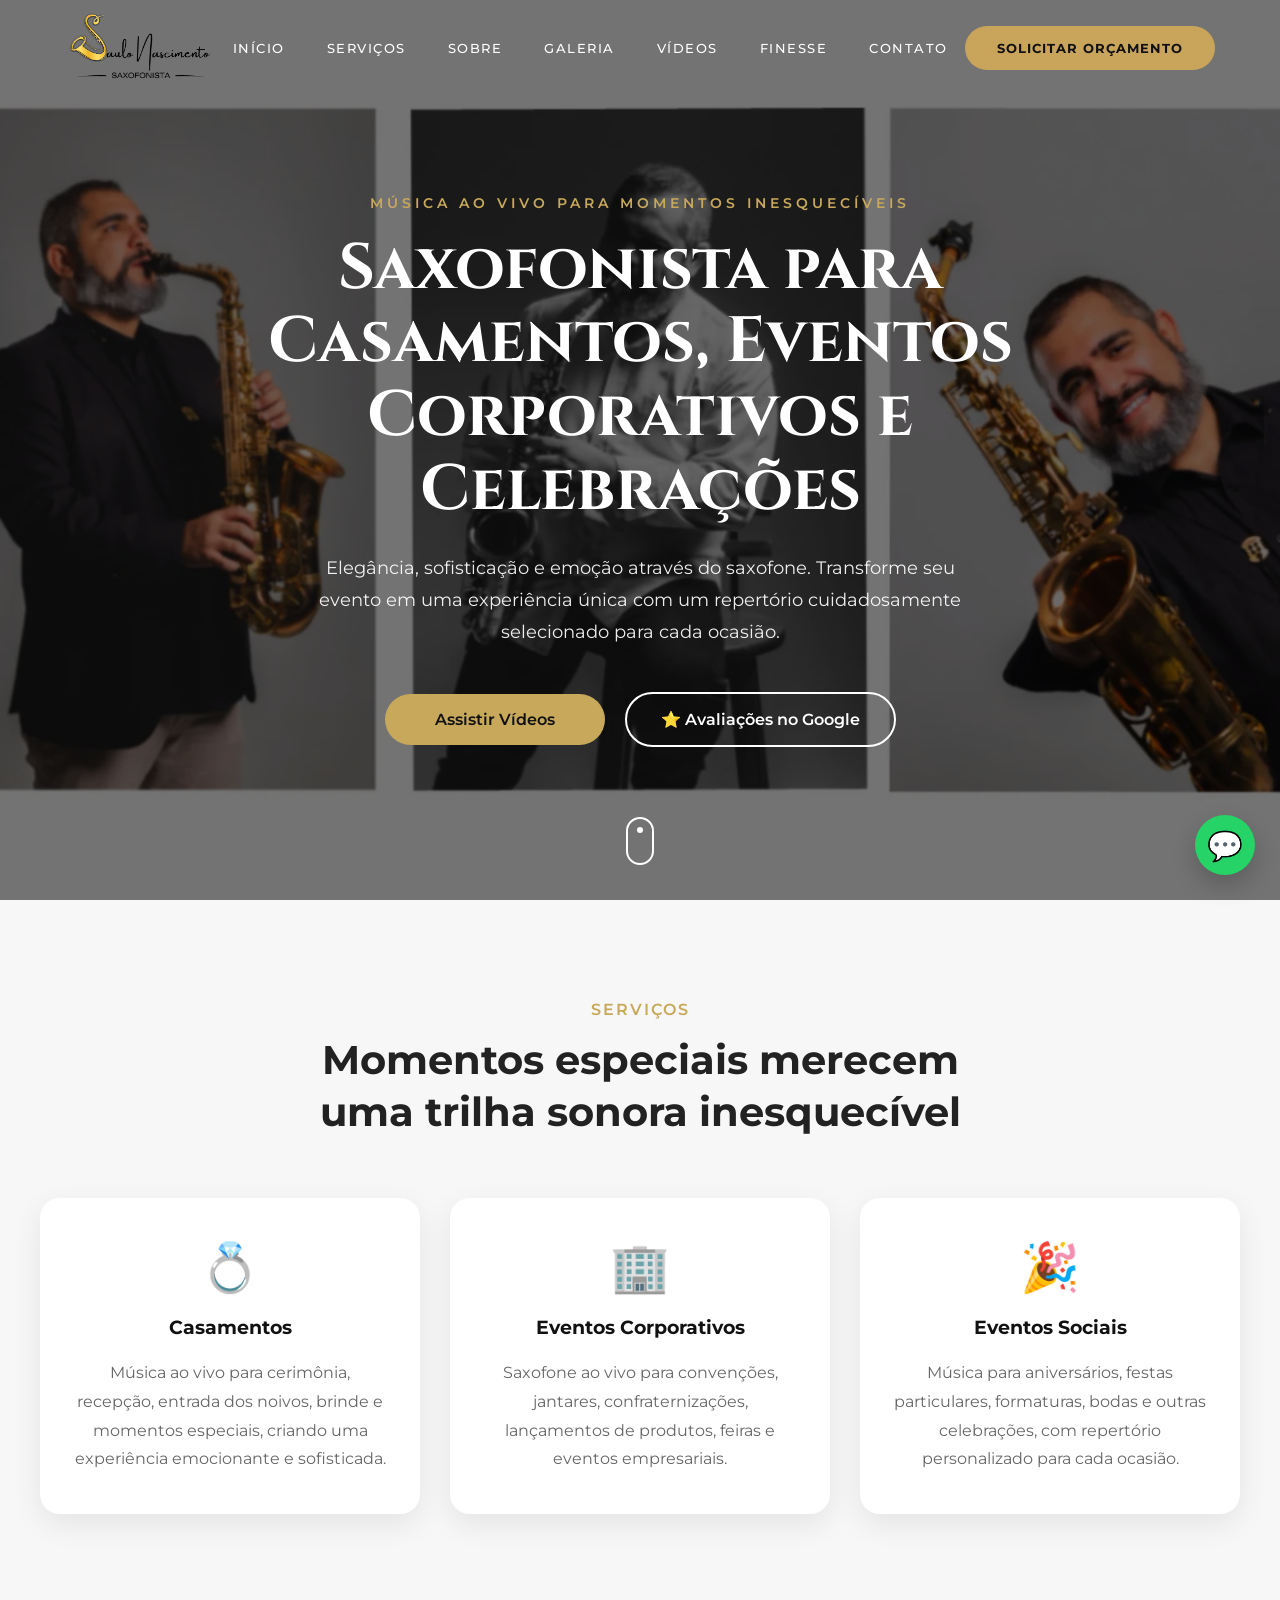
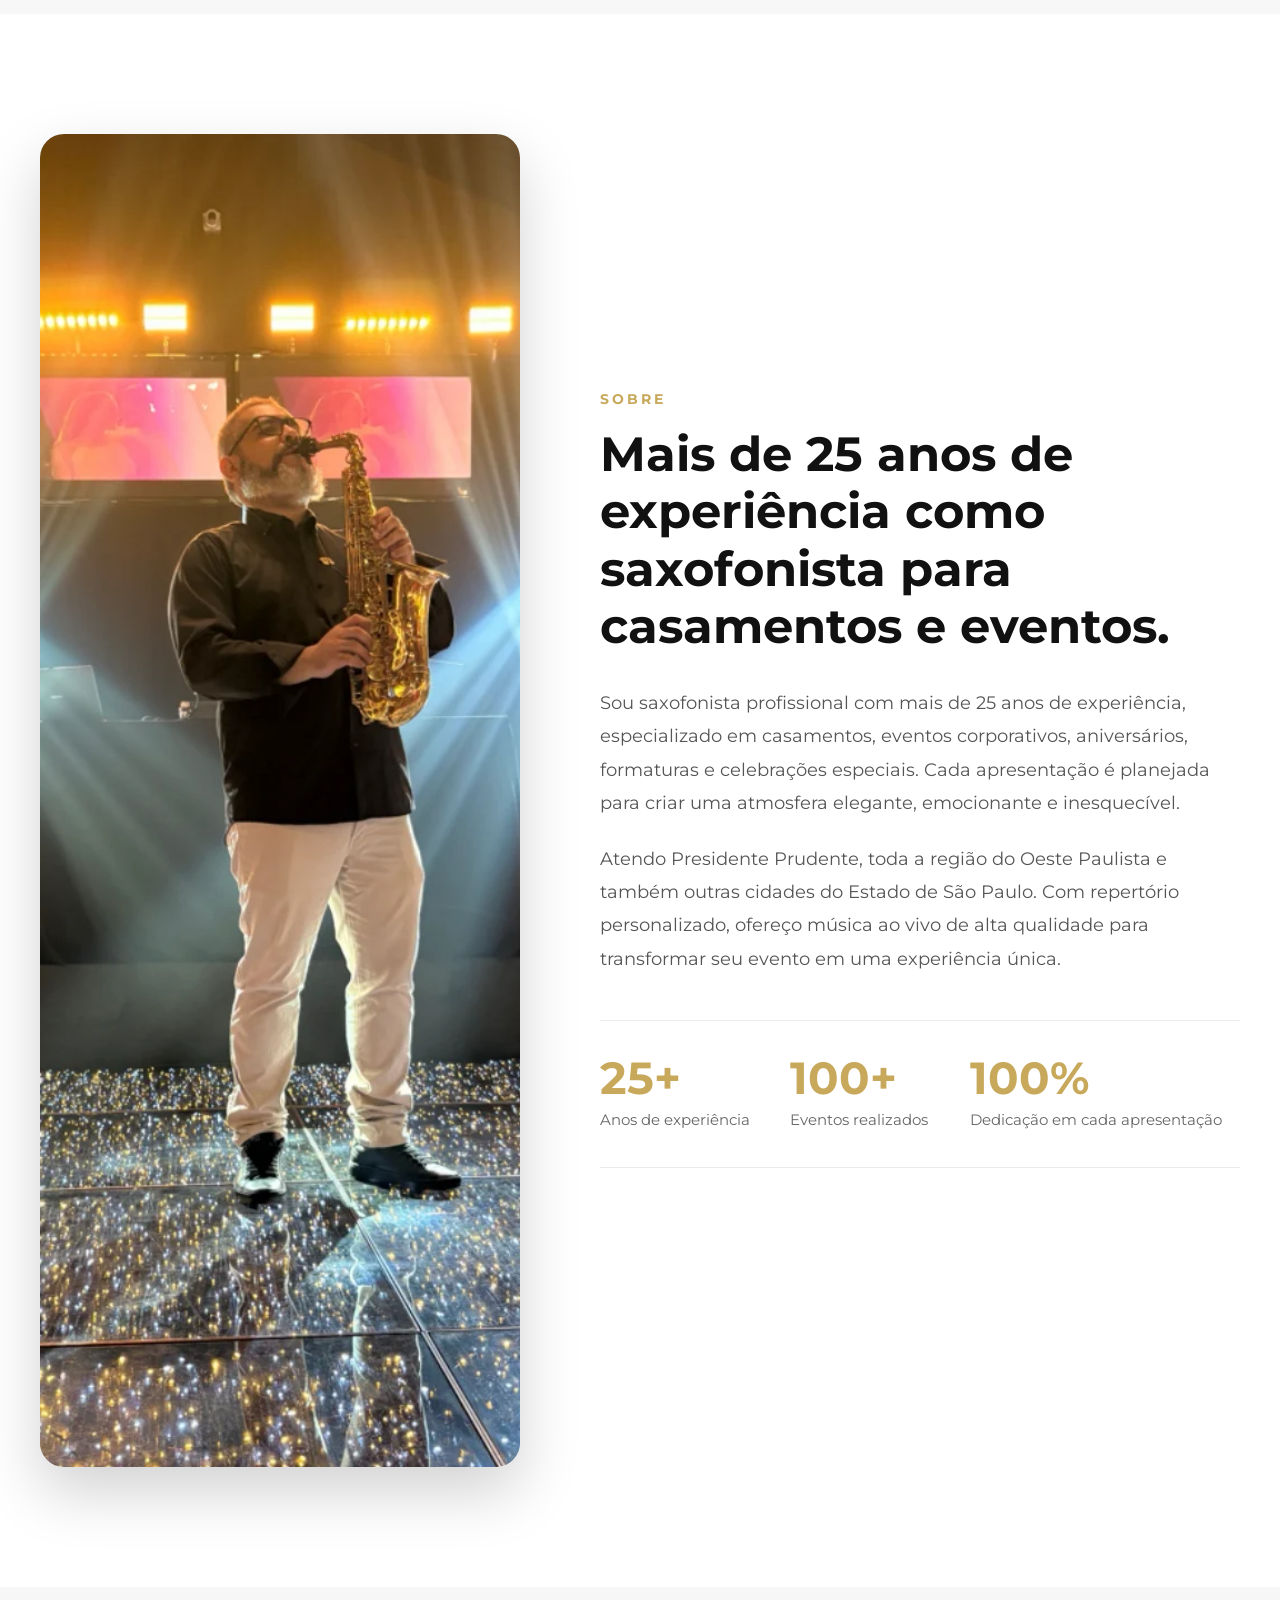
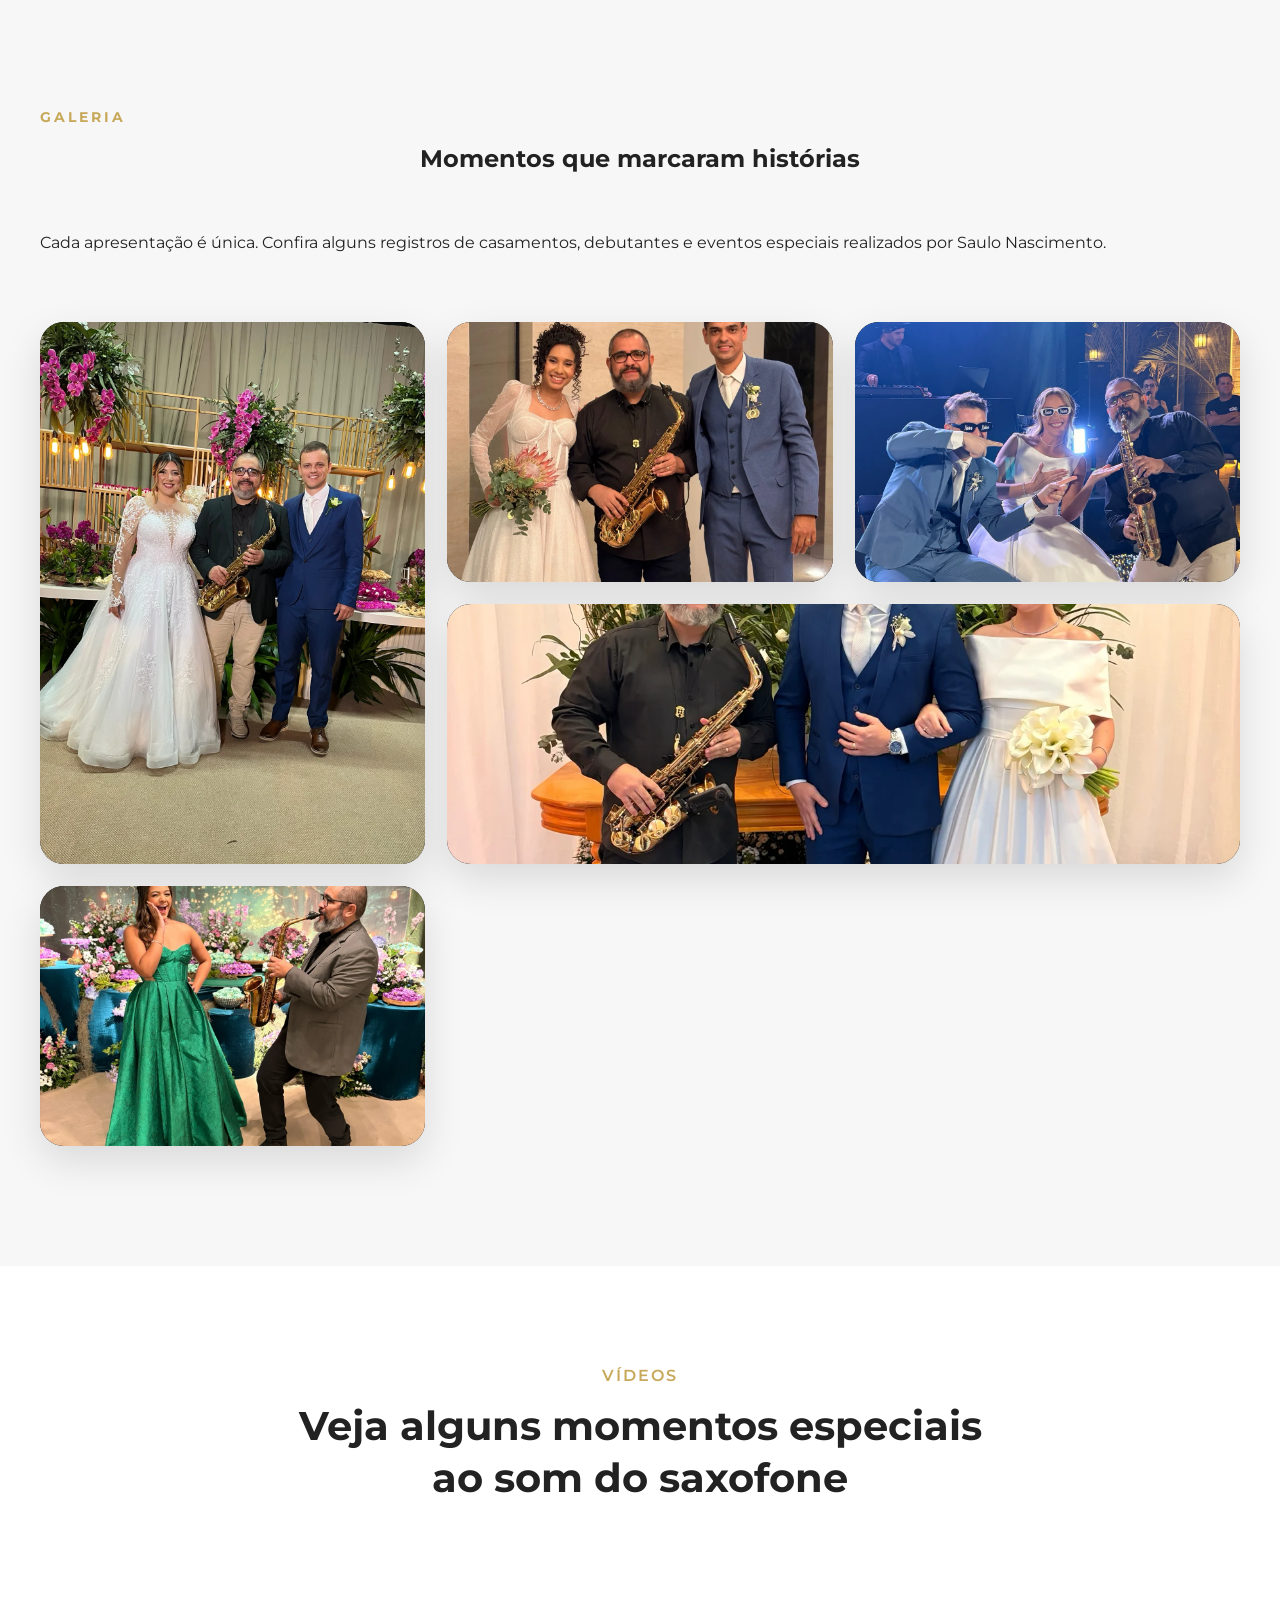
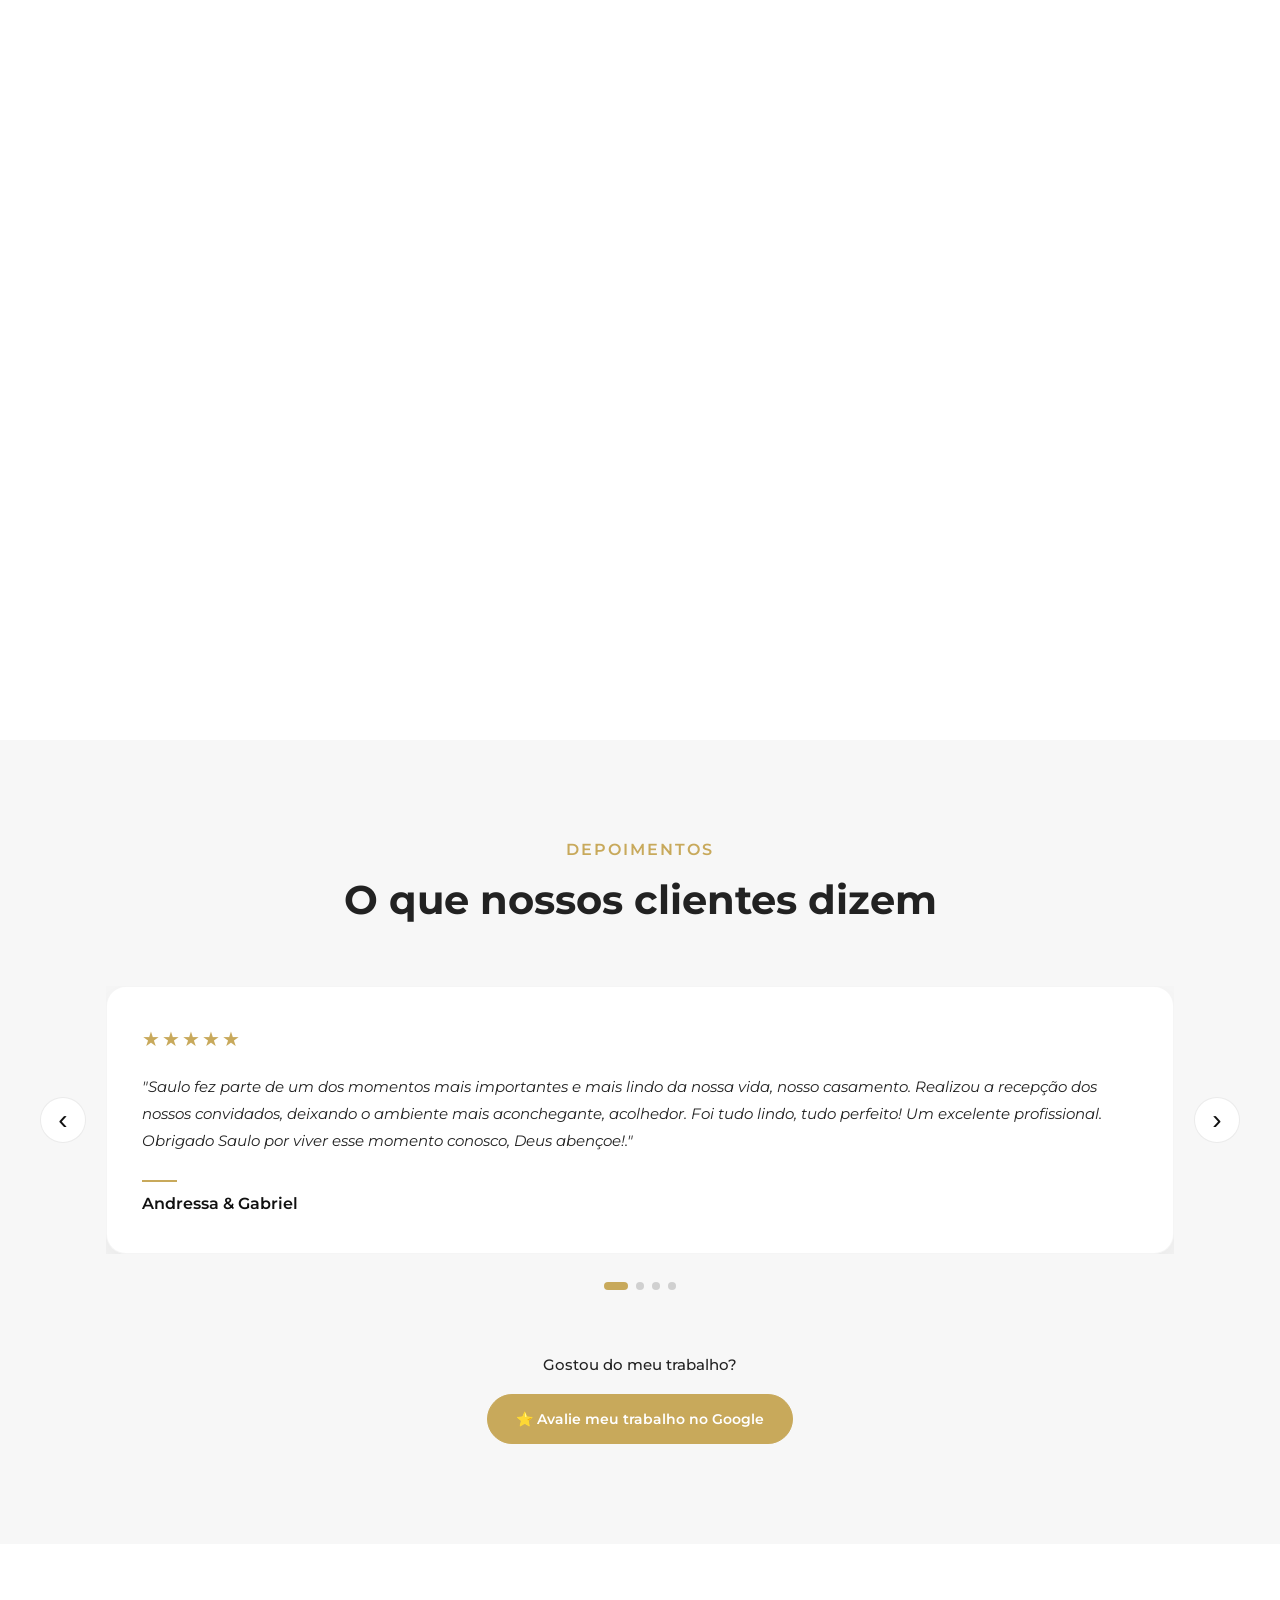
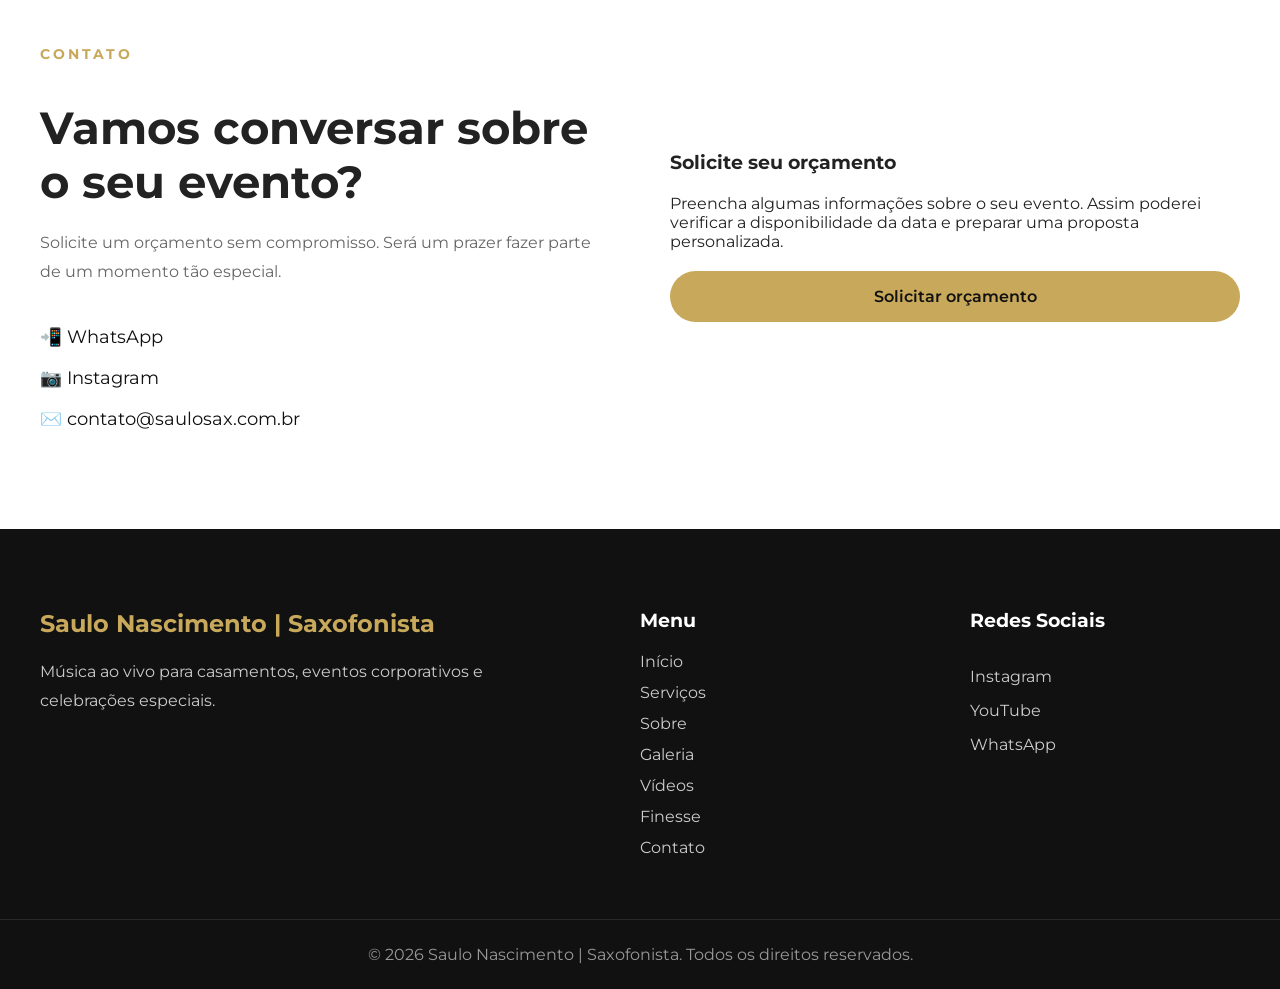
==== index.html @ abe8d9fb "Corrige início do index HTML" ====
<!DOCTYPE html>
<html lang="pt-BR">

<head>

    <!-- ===========================
         CONFIGURAÇÕES BÁSICAS
    =========================== -->

    <meta charset="UTF-8">

    <meta name="viewport"
          content="width=device-width, initial-scale=1.0">

    <title>Saxofonista para Casamentos e Eventos | Saulo Nascimento</title>

    <meta name="description"
          content="Saxofonista para casamentos, eventos corporativos, aniversários e celebrações especiais. Música ao vivo elegante para tornar seu evento inesquecível. Solicite um orçamento.">

    <meta name="keywords"
          content="saxofonista, sax para casamento, saxofone casamento, sax eventos, sax corporativo, músico casamento, sax lounge, saulo sax">

    <meta name="author"
          content="Saulo Nascimento">

    <meta name="robots"
          content="index, follow">

    <meta name="theme-color"
          content="#111111">

    <meta name="format-detection"
          content="telephone=no">


    <!-- ===========================
         OPEN GRAPH
    =========================== -->

    <meta property="og:type"
          content="website">

    <meta property="og:url"
          content="https://saulosax.com.br">

    <meta property="og:site_name"
          content="Saulo Nascimento | Saxofonista">

    <meta property="og:title"
          content="Saulo Nascimento | Saxofonista para Eventos">

    <meta property="og:description"
          content="Música ao vivo sofisticada para casamentos, eventos corporativos e celebrações especiais.">

    <meta property="og:image"
          content="https://saulosax.com.br/assets/images/hero/hero-share.webp">

    <meta property="og:image:type"
          content="image/webp">

    <meta property="og:image:width"
          content="1200">

    <meta property="og:image:height"
          content="630">

    <meta property="og:locale"
          content="pt_BR">


    <!-- ===========================
         TWITTER / X
    =========================== -->

    <meta name="twitter:card"
          content="summary_large_image">

    <meta name="twitter:title"
          content="Saulo Nascimento | Saxofonista para Eventos">

    <meta name="twitter:description"
          content="Música ao vivo sofisticada para casamentos, eventos corporativos e celebrações especiais.">

    <meta name="twitter:image"
          content="https://saulosax.com.br/assets/images/hero/hero-share.webp">


    <!-- ===========================
         CANONICAL
    =========================== -->

    <link rel="canonical"
          href="https://saulosax.com.br">


    <!-- ===========================
         FAVICONS
    =========================== -->

    <link rel="icon"
          href="/favicon.ico"
          sizes="any">

    <link rel="icon"
          type="image/png"
          sizes="16x16"
          href="/favicon-16x16.png">

    <link rel="icon"
          type="image/png"
          sizes="32x32"
          href="/favicon-32x32.png">

    <link rel="icon"
          type="image/png"
          sizes="48x48"
          href="/favicon-48x48.png">

    <!-- Apple / iPhone / iPad -->

    <link rel="apple-touch-icon"
          sizes="180x180"
          href="/apple-touch-icon.png">

    <!-- Android / Chrome -->

    <link rel="manifest"
          href="/site.webmanifest">

    <!-- Safari Pinned Tab -->

    <link rel="mask-icon"
          href="/safari-pinned-tab.svg"
          color="#C8A95B">


    <!-- ===========================
         GOOGLE FONTS
    =========================== -->

    <link rel="preconnect"
          href="https://fonts.googleapis.com">

    <link rel="preconnect"
          href="https://fonts.gstatic.com"
          crossorigin>

    <link href="https://fonts.googleapis.com/css2?family=Cinzel:wght@400;500;600;700&family=Montserrat:wght@300;400;500;600;700&display=swap"
          rel="stylesheet">


    <!-- ===========================
         CSS
    =========================== -->

    <link rel="stylesheet"
          href="assets/css/style.css">


    <!-- ===========================
         STRUCTURED DATA
         SCHEMA.ORG
    =========================== -->

    <script type="application/ld+json">
    {
      "@context": "https://schema.org",
      "@graph": [
        {
          "@type": "Person",
          "@id": "https://saulosax.com.br/#person",
          "name": "Saulo Nascimento",
          "jobTitle": "Saxofonista",
          "image": "https://saulosax.com.br/assets/images/sobre/saulo-sax.webp",
          "url": "https://saulosax.com.br",
          "email": "mailto:contato@saulosax.com.br",
          "telephone": "+55 18 98106-0634",
          "sameAs": [
            "https://instagram.com/saulo_saxofonista",
            "https://youtube.com/@saulosax"
          ]
        },
        {
          "@type": "LocalBusiness",
          "@id": "https://saulosax.com.br/#business",
          "name": "Saulo Nascimento | Saxofonista",
          "image": "https://saulosax.com.br/assets/images/sobre/saulo-sax.webp",
          "url": "https://saulosax.com.br",
          "telephone": "+55 18 98106-0634",
          "email": "contato@saulosax.com.br",
          "priceRange": "$$",
          "founder": {
            "@id": "https://saulosax.com.br/#person"
          },
          "areaServed": [
            {
              "@type": "City",
              "name": "Presidente Prudente"
            },
            {
              "@type": "State",
              "name": "São Paulo"
            }
          ]
        },
        {
          "@type": "Service",
          "name": "Saxofonista para Casamentos",
          "provider": {
            "@id": "https://saulosax.com.br/#business"
          },
          "serviceType": "Música ao vivo para casamentos e eventos"
        }
      ]
    }
    </script>

</head>


<body>


    <!-- ===========================
         HEADER
    =========================== -->

    <header>

        <div class="container navbar">


            <!-- LOGO -->

            <a href="index.html"
               class="logo">

                <img
                    src="assets/images/logo/logo.png"
                    alt="Saulo Nascimento | Saxofonista">

            </a>


            <!-- MENU MOBILE -->

            <button
                class="menu-toggle"
                aria-label="Abrir menu">

                <span></span>
                <span></span>
                <span></span>

            </button>


            <!-- MENU PRINCIPAL -->

            <nav class="nav">

                <ul class="nav-menu">

                    <li>
                        <a href="#hero">
                            Início
                        </a>
                    </li>

                    <li>
                        <a href="#servicos">
                            Serviços
                        </a>
                    </li>

                    <li>
                        <a href="#sobre">
                            Sobre
                        </a>
                    </li>

                    <li>
                        <a href="#galeria">
                            Galeria
                        </a>
                    </li>

                    <li>
                        <a href="#videos">
                            Vídeos
                        </a>
                    </li>

                    <!-- FINESSE -->

                    <li>
                        <a href="finesse/index.html"
                           class="nav-finesse">

                            Finesse

                        </a>
                    </li>

                    <li>
                        <a href="#contato">
                            Contato
                        </a>
                    </li>

                </ul>

            </nav>


            <!-- BOTÃO HEADER -->

            <a
                href="https://docs.google.com/forms/d/e/1FAIpQLSfTCrGUbynQEo5IbC6Ja8pJhh85poOpoPhWsNL0v6W0g1tp-A/viewform"
                class="header-button"
                target="_blank"
                rel="noopener noreferrer">

                Solicitar orçamento

            </a>


        </div>

    </header>


    <!-- ===========================
         MAIN
    =========================== -->

    <main>


        <!-- ===========================
             HERO
        =========================== -->

        <section id="hero">

            <div class="hero-overlay"></div>

            <div class="container">

                <div class="hero-content">

                    <span class="hero-subtitle">
                        Música ao vivo para momentos inesquecíveis
                    </span>

                    <h1>
                        Saxofonista para Casamentos, Eventos Corporativos e Celebrações
                    </h1>

                    <p>
                        Elegância, sofisticação e emoção através do saxofone.
                        Transforme seu evento em uma experiência única com um
                        repertório cuidadosamente selecionado para cada ocasião.
                    </p>

                    <div class="hero-buttons">

                        <a
                            href="#videos"
                            class="btn btn-primary">

                            Assistir Vídeos

                        </a>

                        <a
                            href="https://maps.app.goo.gl/hWHgdeyKjYemz5m38"
                            class="btn btn-secondary"
                            target="_blank"
                            rel="noopener noreferrer">

                            ⭐ Avaliações no Google

                        </a>

                    </div>

                </div>

            </div>


            <!-- SCROLL DOWN -->

            <a
                href="#servicos"
                class="scroll-down"
                aria-label="Ir para a próxima seção">

                <span></span>

            </a>

        </section>


        <!-- ===========================
             SERVIÇOS
        =========================== -->

        <section id="servicos">

            <div class="container">

                <div class="section-title">

                    <span>
                        Serviços
                    </span>

                    <h2>
                        Momentos especiais merecem uma trilha sonora inesquecível
                    </h2>

                </div>


                <div class="services-grid">


                    <!-- CASAMENTOS -->

                    <article class="service-card">

                        <div class="service-icon">
                            💍
                        </div>

                        <h3>
                            Casamentos
                        </h3>

                        <p>
                            Música ao vivo para cerimônia, recepção, entrada dos
                            noivos, brinde e momentos especiais, criando uma
                            experiência emocionante e sofisticada.
                        </p>

                    </article>


                    <!-- EVENTOS CORPORATIVOS -->

                    <article class="service-card">

                        <div class="service-icon">
                            🏢
                        </div>

                        <h3>
                            Eventos Corporativos
                        </h3>

                        <p>
                            Saxofone ao vivo para convenções, jantares,
                            confraternizações, lançamentos de produtos, feiras
                            e eventos empresariais.
                        </p>

                    </article>


                    <!-- EVENTOS SOCIAIS -->

                    <article class="service-card">

                        <div class="service-icon">
                            🎉
                        </div>

                        <h3>
                            Eventos Sociais
                        </h3>

                        <p>
                            Música para aniversários, festas particulares,
                            formaturas, bodas e outras celebrações, com
                            repertório personalizado para cada ocasião.
                        </p>

                    </article>


                </div>

            </div>

        </section>


        <!-- ===========================
             SOBRE
        =========================== -->

        <section id="sobre">

            <div class="container about-container">


                <!-- IMAGEM -->

                <div class="about-image">

                    <img
                        src="assets/images/sobre/saulo-nascimento.webp"
                        alt="Saulo Nascimento tocando saxofone em casamento"
                        loading="lazy"
                        width="1000"
                        height="1333">

                </div>


                <!-- CONTEÚDO -->

                <div class="about-content">

                    <span class="section-tag">
                        Sobre
                    </span>

                    <h2>
                        Mais de 25 anos de experiência como saxofonista para
                        casamentos e eventos.
                    </h2>

                    <p>
                        Sou saxofonista profissional com mais de 25 anos de
                        experiência, especializado em casamentos, eventos
                        corporativos, aniversários, formaturas e celebrações
                        especiais. Cada apresentação é planejada para criar uma
                        atmosfera elegante, emocionante e inesquecível.
                    </p>

                    <p>
                        Atendo Presidente Prudente, toda a região do Oeste
                        Paulista e também outras cidades do Estado de São Paulo.
                        Com repertório personalizado, ofereço música ao vivo de
                        alta qualidade para transformar seu evento em uma
                        experiência única.
                    </p>


                    <!-- NÚMEROS -->

                    <div class="about-numbers">

                        <div class="number-item">

                            <h3>
                                25+
                            </h3>

                            <span>
                                Anos de experiência
                            </span>

                        </div>

                        <div class="number-item">

                            <h3>
                                100+
                            </h3>

                            <span>
                                Eventos realizados
                            </span>

                        </div>

                        <div class="number-item">

                            <h3>
                                100%
                            </h3>

                            <span>
                                Dedicação em cada apresentação
                            </span>

                        </div>

                    </div>


                </div>

            </div>

        </section>


        <!-- ===========================
             GALERIA
        =========================== -->

        <section id="galeria">

            <div class="container">

                <span class="section-tag">
                    Galeria
                </span>

                <h2 class="section-title">
                    Momentos que marcaram histórias
                </h2>

                <p class="section-subtitle">
                    Cada apresentação é única. Confira alguns registros de
                    casamentos, debutantes e eventos especiais realizados por
                    Saulo Nascimento.
                </p>


                <div class="gallery-grid">


                    <!-- CASAMENTO 01 -->

                    <a
                        href="assets/images/galeria/casamento-01.webp"
                        class="gallery-item">

                        <img
                            src="assets/images/galeria/casamento-01.webp"
                            alt="Noivos Andressa & Gabriel"
                            loading="lazy">

                        <div class="gallery-caption">

                            <h3>
                                Casamento de Andressa & Gabriel - 06/09/2025
                            </h3>

                            <p>
                                Sax ao vivo na recepção dos convidados
                            </p>

                        </div>

                    </a>


                    <!-- CASAMENTO 02 -->

                    <a
                        href="assets/images/galeria/casamento-02.webp"
                        class="gallery-item">

                        <img
                            src="assets/images/galeria/casamento-02.webp"
                            alt="Noivos Amanda & Rodrigo"
                            loading="lazy">

                        <div class="gallery-caption">

                            <h3>
                                Casamento de Amanda & Rodrigo - 06/12/2025
                            </h3>

                            <p>
                                Sax ao vivo na recepção dos convidados
                            </p>

                        </div>

                    </a>


                    <!-- CASAMENTO 03 -->

                    <a
                        href="assets/images/galeria/casamento-03.webp"
                        class="gallery-item">

                        <img
                            src="assets/images/galeria/casamento-03.webp"
                            alt="Noivos Dayane & Eneias"
                            loading="lazy">

                        <div class="gallery-caption">

                            <h3>
                                Casamento de Dayane & Eneias - 18/04/2025
                            </h3>

                            <p>
                                Saxofone ao vivo na recepção dos convidados
                            </p>

                        </div>

                    </a>


                    <!-- CASAMENTO 04 -->

                    <a
                        href="assets/images/galeria/casamento-04.webp"
                        class="gallery-item">

                        <img
                            src="assets/images/galeria/casamento-04.webp"
                            alt="Noivos Karina & Ari"
                            loading="lazy">

                        <div class="gallery-caption">

                            <h3>
                                Casamento de Karina & Ari - 18/07/2025
                            </h3>

                            <p>
                                Saxofone ao vivo na recepção dos convidados
                            </p>

                        </div>

                    </a>


                    <!-- DEBUTANTE -->

                    <a
                        href="assets/images/galeria/debutante-01.webp"
                        class="gallery-item">

                        <img
                            src="assets/images/galeria/debutante-01.webp"
                            alt="Debutante Stephany Vitória"
                            loading="lazy">

                        <div class="gallery-caption">

                            <h3>
                                15 anos da Stephany Vitória - 30/05/2025
                            </h3>

                            <p>
                                Saxofone ao vivo na recepção dos convidados
                            </p>

                        </div>

                    </a>


                </div>

            </div>

        </section>


        <!-- ===========================
             VÍDEOS
        =========================== -->

        <section id="videos">

            <div class="container">

                <div class="section-title">

                    <span>
                        Vídeos
                    </span>

                    <h2>
                        Veja alguns momentos especiais ao som do saxofone
                    </h2>

                </div>


                <div class="videos-grid">


                    <!-- VÍDEO 01 -->

                    <div class="video-card">

                        <iframe
                            src="https://www.youtube.com/embed/Jm2yZjSV8P4?si=-M-QfEIKoBmsL_uw"
                            title="Vídeo 1"
                            loading="lazy"
                            allowfullscreen>
                        </iframe>

                    </div>


                    <!-- VÍDEO 02 -->

                    <div class="video-card">

                        <iframe
                            src="https://www.youtube.com/embed/NUz-PuXmHfk?si=VOHtu8tTSRykijBK"
                            title="Vídeo 2"
                            loading="lazy"
                            allowfullscreen>
                        </iframe>

                    </div>


                    <!-- VÍDEO 03 -->

                    <div class="video-card">

                        <iframe
                            src="https://www.youtube.com/embed/K7KOiapOp6Q?si=rknA4oaVZ3g55iuw"
                            title="Vídeo 3"
                            loading="lazy"
                            allowfullscreen>
                        </iframe>

                    </div>


                </div>

            </div>

        </section>


        <!-- ===========================
             DEPOIMENTOS
        =========================== -->

        <section id="depoimentos">

            <div class="container">

                <div class="section-title">

                    <span>
                        Depoimentos
                    </span>

                    <h2>
                        O que nossos clientes dizem
                    </h2>

                </div>


                <!-- CARROSSEL -->

                <div class="testimonials-carousel">

                    <button
                        class="testimonial-arrow testimonial-prev"
                        aria-label="Depoimento anterior">

                        ‹

                    </button>


                    <div class="testimonials-viewport">

                        <div class="testimonials-track">


                            <!-- DEPOIMENTO 01 -->

                            <article class="testimonial-card">

                                <div class="stars">
                                    ★★★★★
                                </div>

                                <p>
                                    "Saulo fez parte de um dos momentos mais importantes
                                    e mais lindo da nossa vida, nosso casamento. Realizou
                                    a recepção dos nossos convidados, deixando o ambiente mais
                                    aconchegante, acolhedor. Foi tudo lindo, tudo perfeito!
                                    Um excelente profissional. Obrigado Saulo por viver esse
                                    momento conosco, Deus abençoe!."
                                </p>

                                <h3>
                                    Andressa & Gabriel
                                </h3>

                            </article>


                            <!-- DEPOIMENTO 02 -->

                            <article class="testimonial-card">

                                <div class="stars">
                                    ★★★★★
                                </div>

                                <p>
                                    "Excelente profissional, tornou a festa ainda mais especial.

                                    Deicou o dia eternizado em nossa memóriia com o maravilhoso
                                    trabalho prestado, só tenho a agradecer!. 🙏🏻❤️..."
                                </p>

                                <h3>
                                    Amanda Oliveira & Rodrigo
                                </h3>

                            </article>


                            <!-- DEPOIMENTO 03 -->

                            <article class="testimonial-card">

                                <div class="stars">
                                    ★★★★★
                                </div>

                                <p>
                                    "Superou nossas expectativas. Contrataríamos
                                    novamente sem pensar duas vezes."
                                </p>

                                <h3>
                                    Isabella & Guilherme
                                </h3>

                            </article>


                            <!-- DEPOIMENTO 04 -->

                            <article class="testimonial-card">

                                <div class="stars">
                                    ★★★★★
                                </div>

                                <p>
                                    "Trabalho lindíssimo! Muito atencioso em agradar aos noivos.
                                    Talentosíssimo!"
                                </p>

                                <h3>
                                    Dayane & Eneias
                                </h3>

                            </article>

                        </div>

                    </div>


                    <button
                        class="testimonial-arrow testimonial-next"
                        aria-label="Próximo depoimento">

                        ›

                    </button>

                </div>


                <!-- INDICADORES -->

                <div class="testimonial-dots">

                    <button
                        class="testimonial-dot active"
                        aria-label="Ir para o depoimento 1">
                    </button>

                    <button
                        class="testimonial-dot"
                        aria-label="Ir para o depoimento 2">
                    </button>

                    <button
                        class="testimonial-dot"
                        aria-label="Ir para o depoimento 3">
                    </button>

                    <button
                        class="testimonial-dot"
                        aria-label="Ir para o depoimento 4">
                    </button>

                </div>


                <!-- =================================
                     AVALIAÇÃO GOOGLE
                ================================= -->

                <div class="google-review">

                    <p class="google-review-text">
                        Gostou do meu trabalho?
                    </p>

                    <a
                        href="https://g.page/r/CatxweMwuGoxEBM/review"
                        target="_blank"
                        rel="noopener noreferrer"
                        class="google-review-button">

                        ⭐ Avalie meu trabalho no Google

                    </a>

                </div>


            </div>

        </section>


        <!-- ===========================
             CONTATO
        =========================== -->

        <section id="contato">

            <div class="container contato-container">


                <!-- INFORMAÇÕES -->

                <div class="contato-info">

                    <span class="section-tag">
                        Contato
                    </span>

                    <h2>
                        Vamos conversar sobre o seu evento?
                    </h2>

                    <p>
                        Solicite um orçamento sem compromisso.
                        Será um prazer fazer parte de um momento tão especial.
                    </p>


                    <div class="contact-list">

                        <a
                            href="https://wa.me/5518981060634"
                            target="_blank">

                            📲 WhatsApp

                        </a>

                        <a
                            href="https://instagram.com/saulo_saxofonista"
                            target="_blank">

                            📷 Instagram

                        </a>

                        <a
                            href="mailto:contato@saulosax.com.br">

                            ✉️ contato@saulosax.com.br

                        </a>

                    </div>

                </div>


                <!-- GOOGLE FORMS -->

                <div class="contact-form">

                    <h3>
                        Solicite seu orçamento
                    </h3>

                    <p>
                        Preencha algumas informações sobre o seu evento.
                        Assim poderei verificar a disponibilidade da data
                        e preparar uma proposta personalizada.
                    </p>

                    <a
                        href="https://docs.google.com/forms/d/e/1FAIpQLSfTCrGUbynQEo5IbC6Ja8pJhh85poOpoPhWsNL0v6W0g1tp-A/viewform"
                        target="_blank"
                        rel="noopener noreferrer"
                        class="btn btn-primary">

                        Solicitar orçamento

                    </a>

                </div>


            </div>

        </section>


    </main>


    <!-- ===========================
         FOOTER
    =========================== -->

    <footer id="footer">

        <div class="container footer-container">


            <!-- LOGO -->

            <div class="footer-logo">

                <h2>
                    Saulo Nascimento | Saxofonista
                </h2>

                <p>
                    Música ao vivo para casamentos,
                    eventos corporativos e celebrações especiais.
                </p>

            </div>


            <!-- MENU -->

            <div class="footer-menu">

                <h3>
                    Menu
                </h3>

                <ul>

                    <li>
                        <a href="#hero">
                            Início
                        </a>
                    </li>

                    <li>
                        <a href="#servicos">
                            Serviços
                        </a>
                    </li>

                    <li>
                        <a href="#sobre">
                            Sobre
                        </a>
                    </li>

                    <li>
                        <a href="#galeria">
                            Galeria
                        </a>
                    </li>

                    <li>
                        <a href="#videos">
                            Vídeos
                        </a>
                    </li>

                    <!-- FINESSE -->

                    <li>
                        <a href="finesse/index.html"
                           class="nav-finesse">

                            Finesse

                        </a>
                    </li>

                    <li>
                        <a href="#contato">
                            Contato
                        </a>
                    </li>

                </ul>

            </div>


            <!-- REDES SOCIAIS -->

            <div class="footer-social">

                <h3>
                    Redes Sociais
                </h3>

                <a
                    href="https://instagram.com/saulo_saxofonista"
                    target="_blank">

                    Instagram

                </a>

                <a
                    href="https://youtube.com/@saulosax"
                    target="_blank">

                    YouTube

                </a>

                <a
                    href="https://wa.me/5518981060634"
                    target="_blank">

                    WhatsApp

                </a>

            </div>


        </div>


        <!-- COPYRIGHT -->

        <div class="footer-bottom">

            <p>
                © 2026 Saulo Nascimento | Saxofonista.
                Todos os direitos reservados.
            </p>

        </div>

    </footer>


    <!-- ===========================
         WHATSAPP FLUTUANTE
    =========================== -->

    <a
        href="https://wa.me/5518981060634"
        class="whatsapp-button"
        target="_blank"
        aria-label="WhatsApp">

        💬

    </a>


    <!-- ===========================
         VOLTAR AO TOPO
    =========================== -->

    <a
        href="#hero"
        class="back-top"
        aria-label="Voltar ao topo">

        ↑

    </a>


    <!-- ===========================
         JAVASCRIPT
    =========================== -->

    <script src="assets/js/script.js"></script>

</body>

</html>
---- assets/css/style.css ----
@import url("header.css");
@import url("hero.css");
@import url("servicos.css");
@import url("sobre.css");
@import url("galeria.css");
@import url("videos.css");
@import url("depoimentos.css");
@import url("contato.css");
@import url("footer.css");
@import url("responsive.css");
@import url("animations.css");

*{
    margin:0;
    padding:0;
    box-sizing:border-box;
}


:root{

    --gold:#C8A95B;

    --black:#111111;

    --white:#FFFFFF;

    --gray:#F7F7F7;

    --text:#222222;

}


html{
    scroll-behavior:smooth;
}


body{

    font-family:'Montserrat', sans-serif;

    color:var(--text);

    background:var(--white);

}


img{

    max-width:100%;

}


a{

    color:inherit;

}


.container{

    width:100%;

    max-width:1200px;

    margin:auto;

}
/* ===========================
   COR FINAL DO MENU
=========================== */

header.scrolled .nav-menu > li > a{
    color:#111111 !important;
}

header.scrolled .nav-menu > li > a:hover{
    color:#C8A95B !important;
}
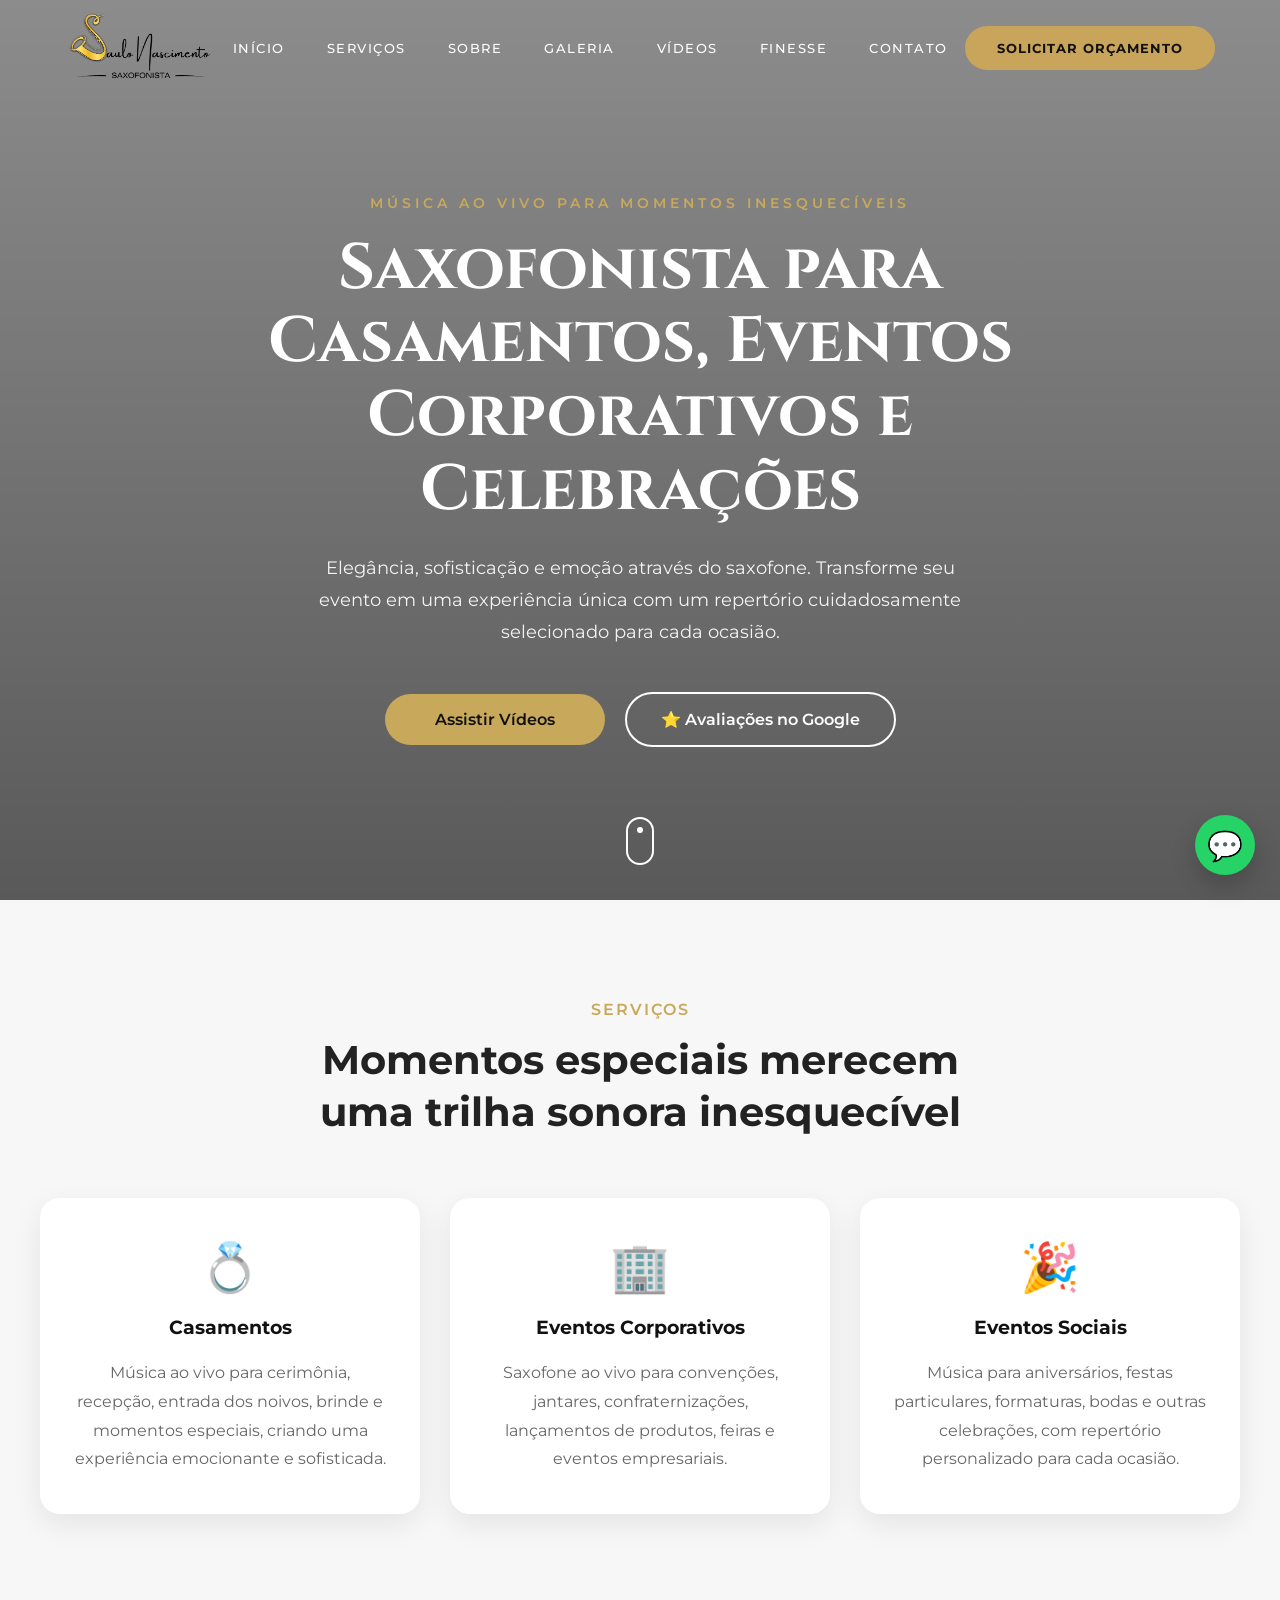
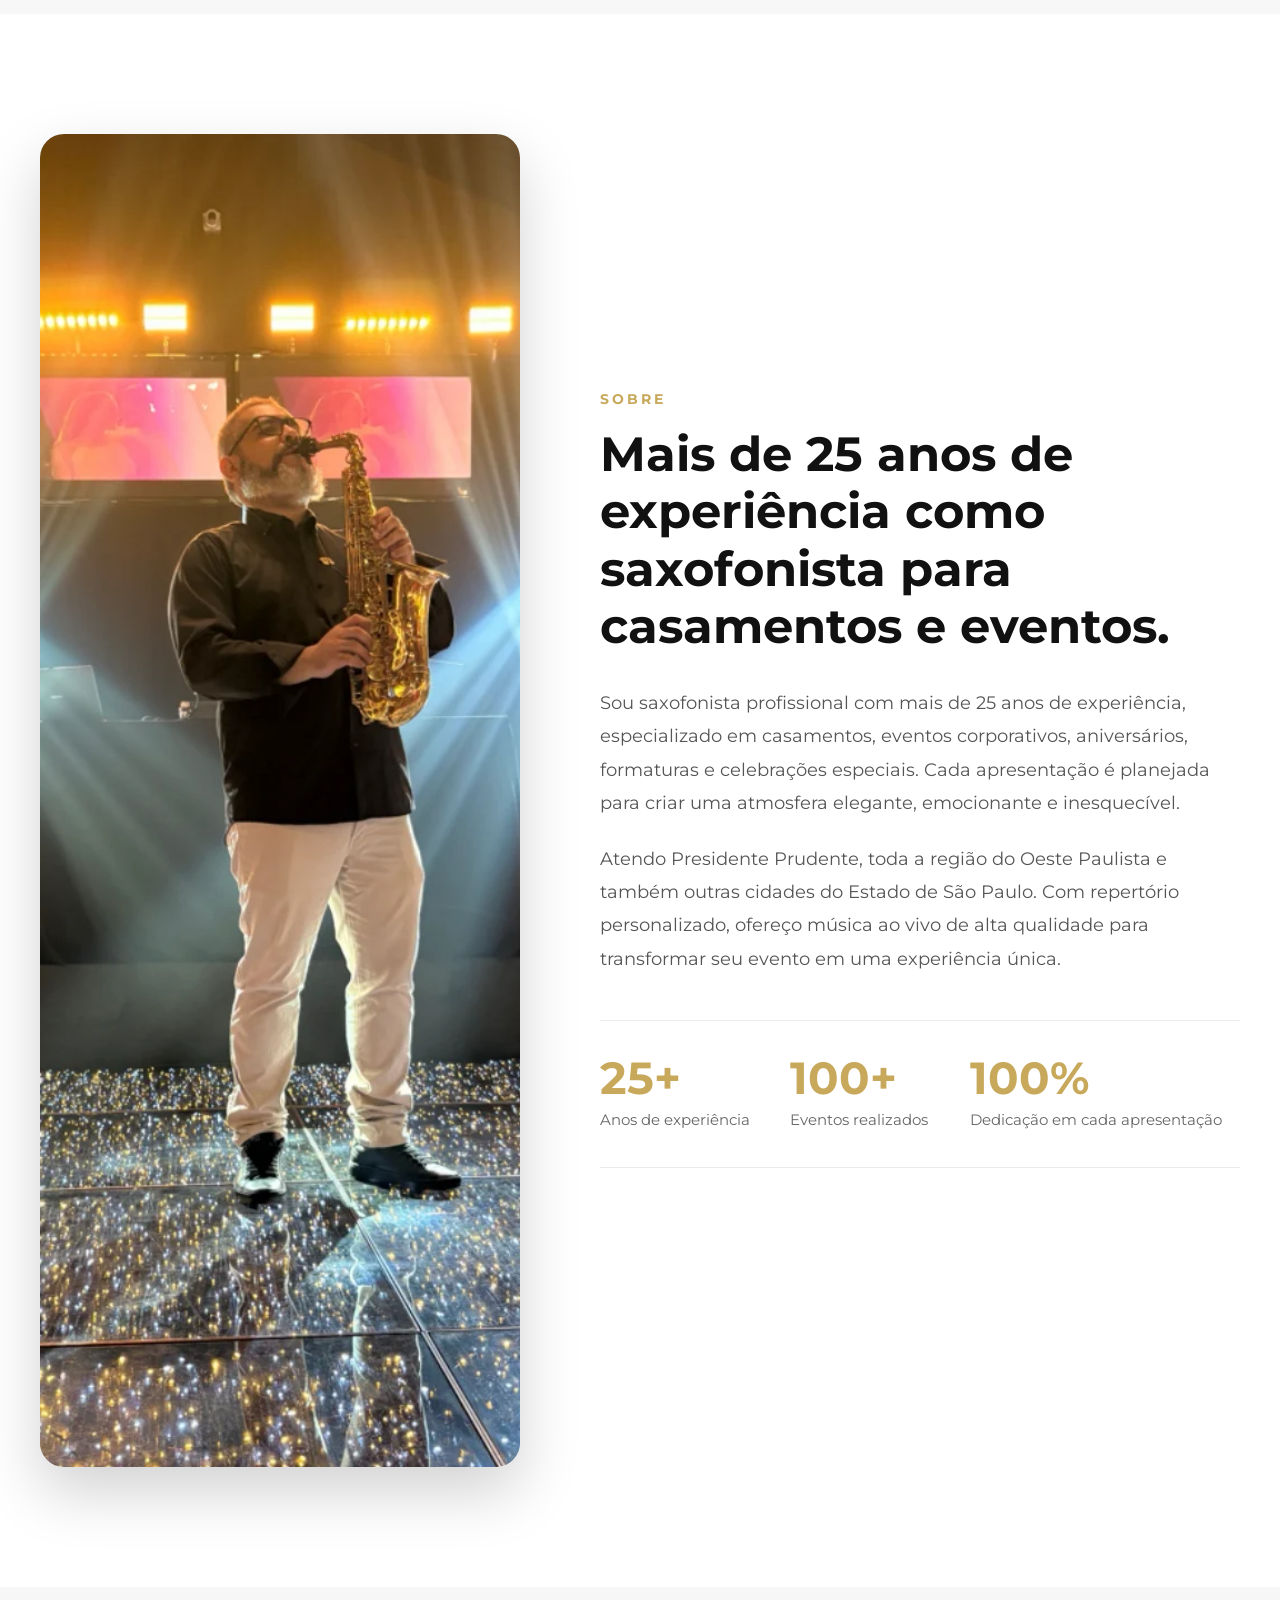
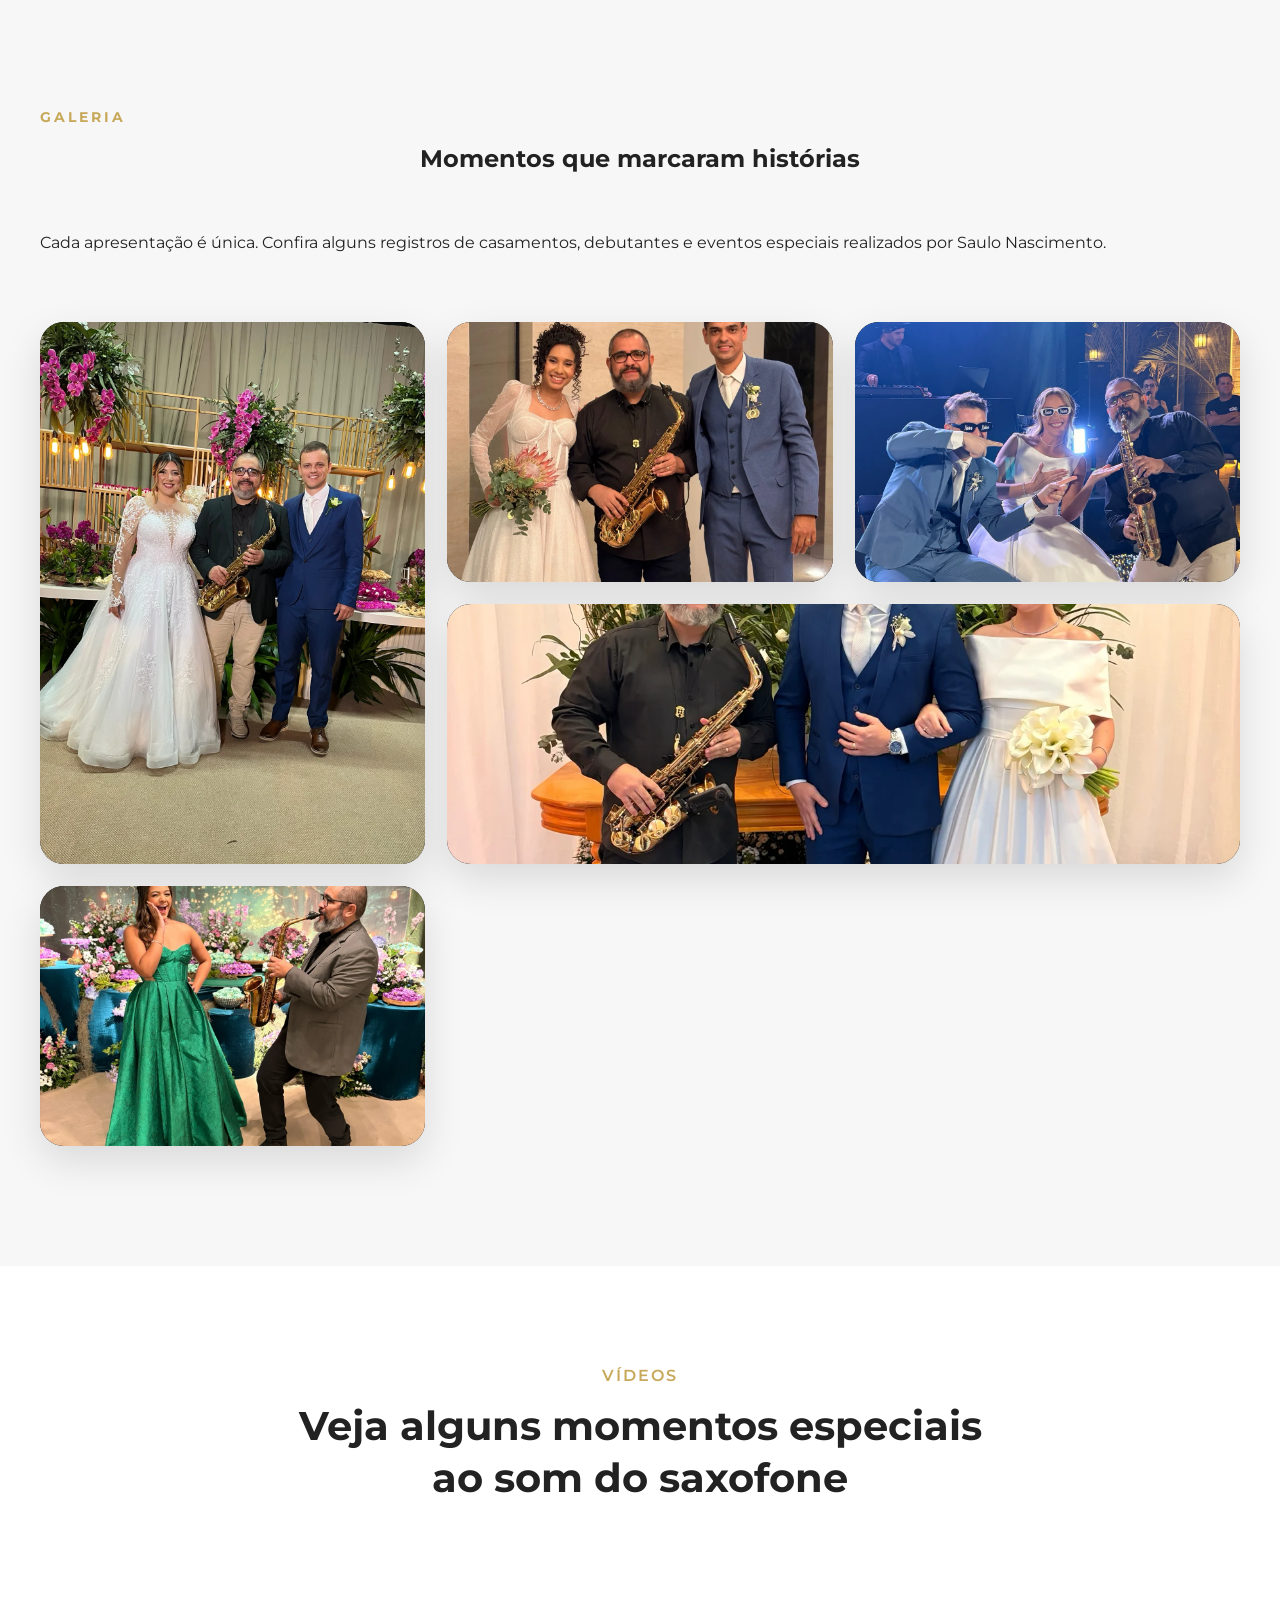
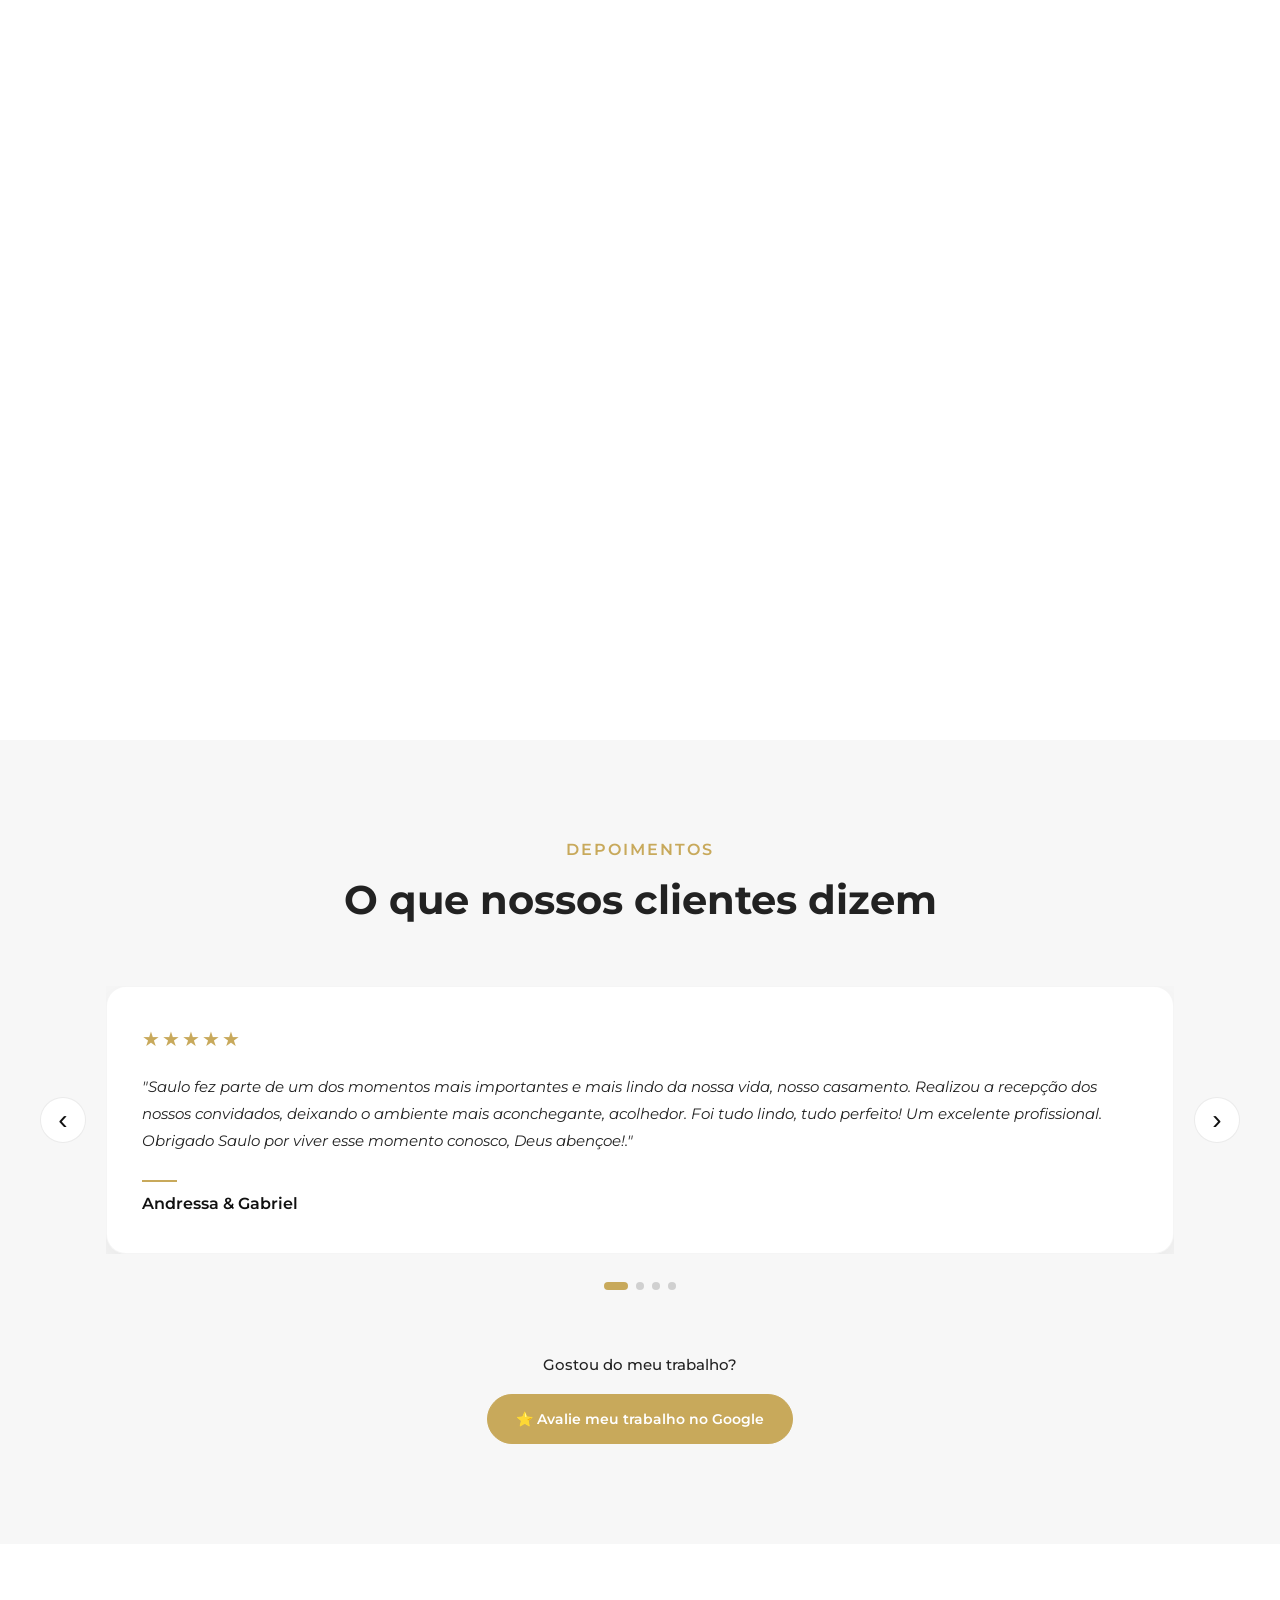
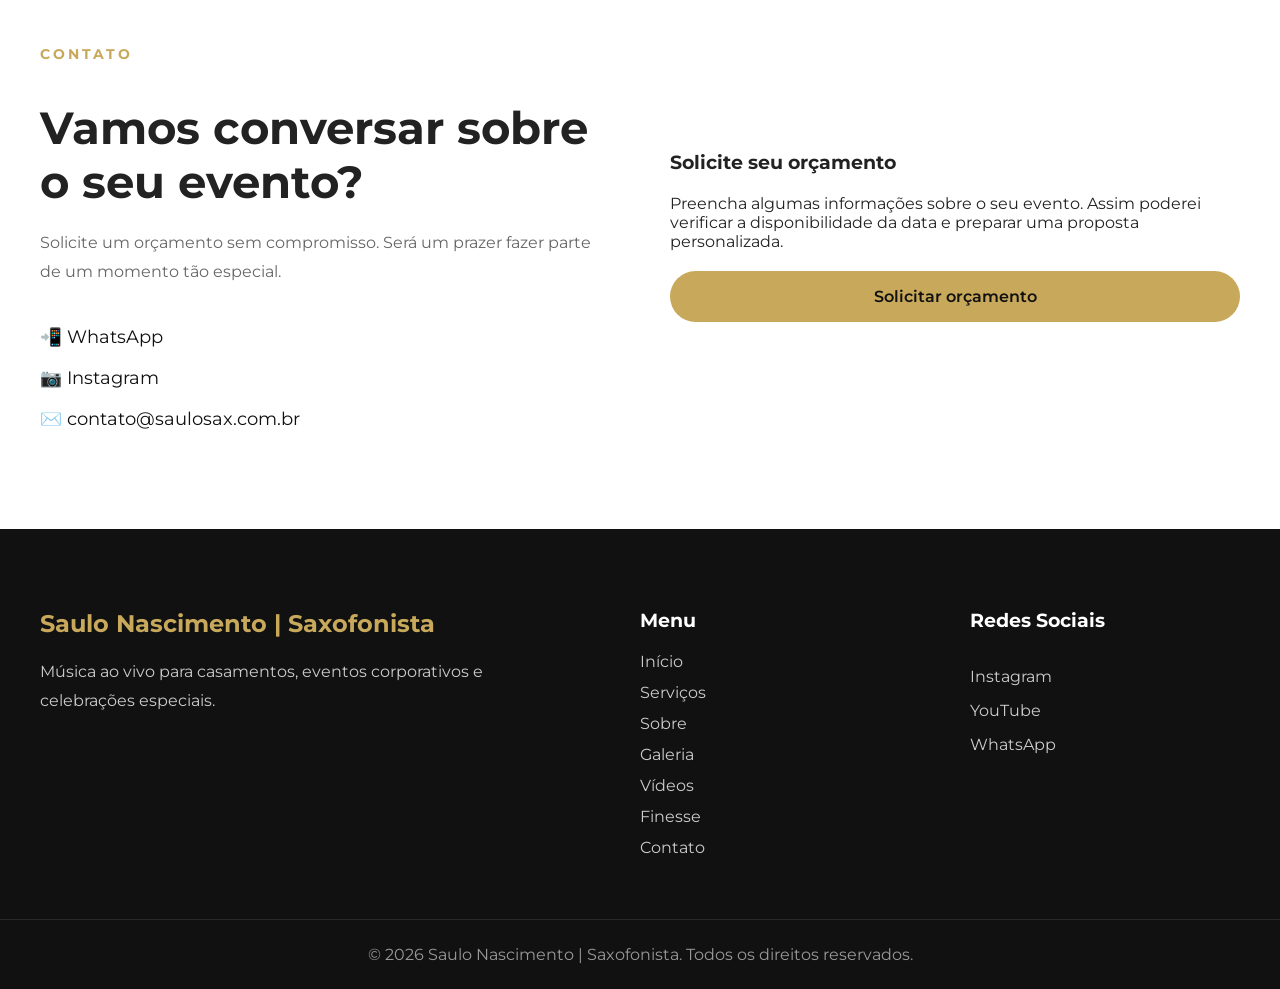
==== commit 175c004e: "Adiciona videos no hero" ====
--- a/index.html
+++ b/index.html
@@ -117,16 +117,19 @@
           sizes="48x48"
           href="/favicon-48x48.png">
 
+
     <!-- Apple / iPhone / iPad -->
 
     <link rel="apple-touch-icon"
           sizes="180x180"
           href="/apple-touch-icon.png">
 
+
     <!-- Android / Chrome -->
 
     <link rel="manifest"
           href="/site.webmanifest">
+
 
     <!-- Safari Pinned Tab -->
 
@@ -292,6 +295,7 @@
                         </a>
                     </li>
 
+
                     <!-- FINESSE -->
 
                     <li>
@@ -302,6 +306,7 @@
 
                         </a>
                     </li>
+
 
                     <li>
                         <a href="#contato">
@@ -345,7 +350,49 @@
 
         <section id="hero">
 
+
+            <!-- VÍDEO DESKTOP -->
+
+            <video
+                class="hero-video hero-video-desktop"
+                autoplay
+                muted
+                loop
+                playsinline
+                preload="metadata"
+                aria-hidden="true">
+
+                <source
+                    src="assets/videos/hero-video.mp4"
+                    type="video/mp4">
+
+            </video>
+
+
+            <!-- VÍDEO MOBILE -->
+
+            <video
+                class="hero-video hero-video-mobile"
+                autoplay
+                muted
+                loop
+                playsinline
+                preload="metadata"
+                aria-hidden="true">
+
+                <source
+                    src="assets/videos/hero-video-mobile.mp4"
+                    type="video/mp4">
+
+            </video>
+
+
+            <!-- OVERLAY -->
+
             <div class="hero-overlay"></div>
+
+
+            <!-- CONTEÚDO -->
 
             <div class="container">
 
@@ -365,6 +412,7 @@
                         repertório cuidadosamente selecionado para cada ocasião.
                     </p>
 
+
                     <div class="hero-buttons">
 
                         <a
@@ -374,6 +422,7 @@
                             Assistir Vídeos
 
                         </a>
+
 
                         <a
                             href="https://maps.app.goo.gl/hWHgdeyKjYemz5m38"
@@ -1191,6 +1240,7 @@
                         </a>
                     </li>
 
+
                     <!-- FINESSE -->
 
                     <li>
@@ -1201,6 +1251,7 @@
 
                         </a>
                     </li>
+
 
                     <li>
                         <a href="#contato">
@@ -1303,4 +1354,3 @@
 </body>
 
 </html>
-
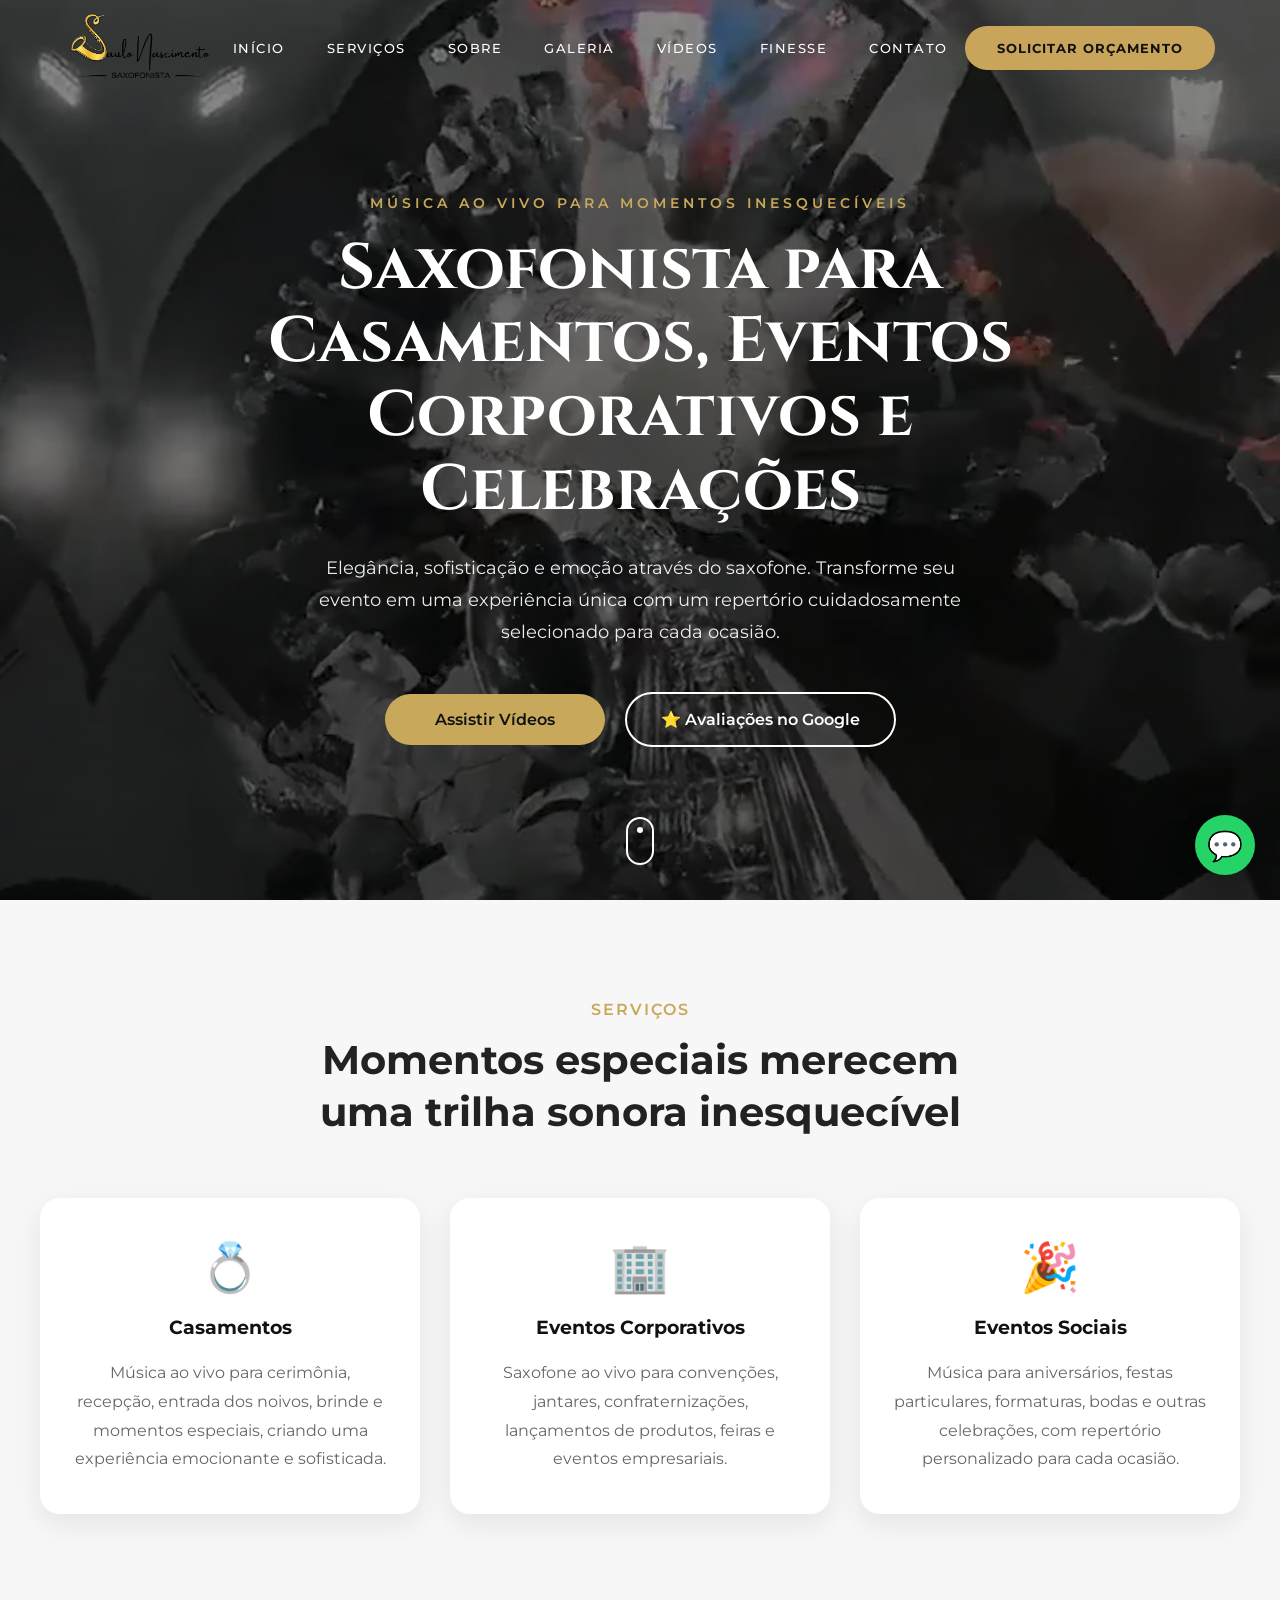
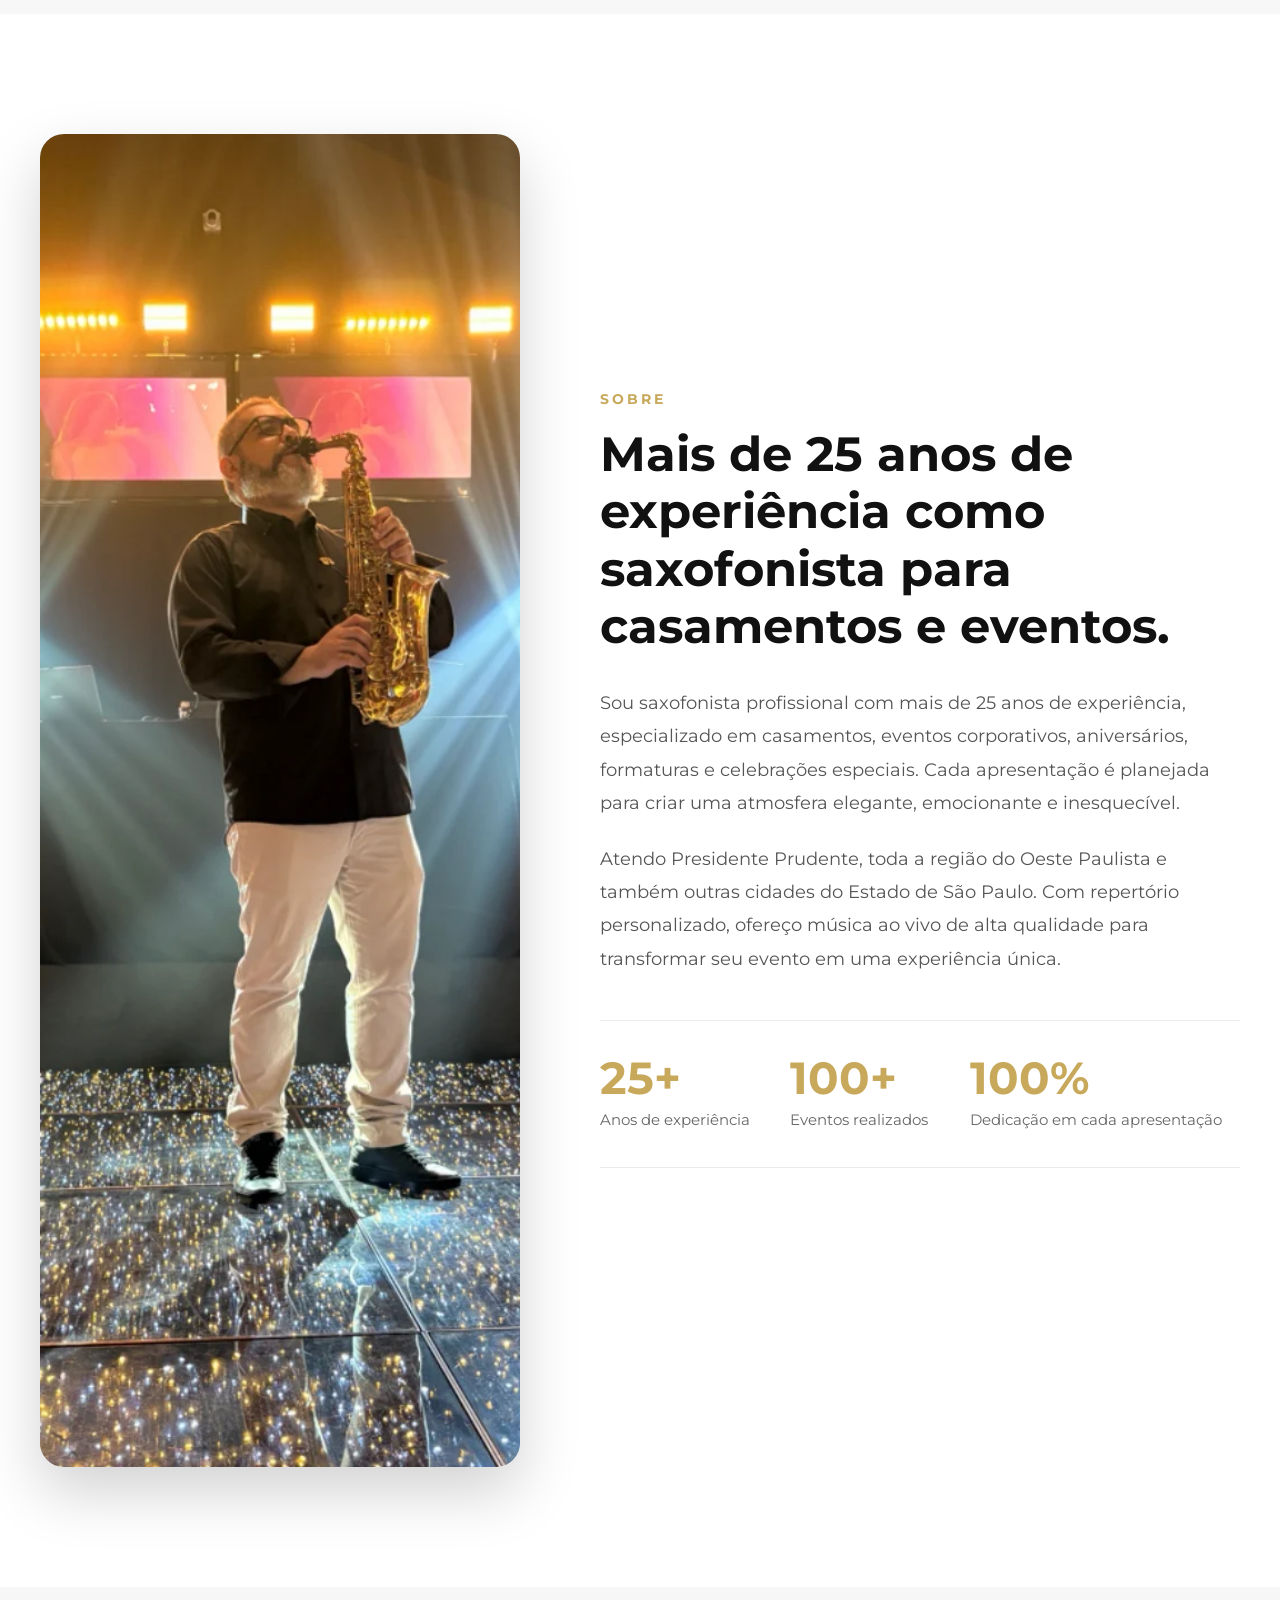
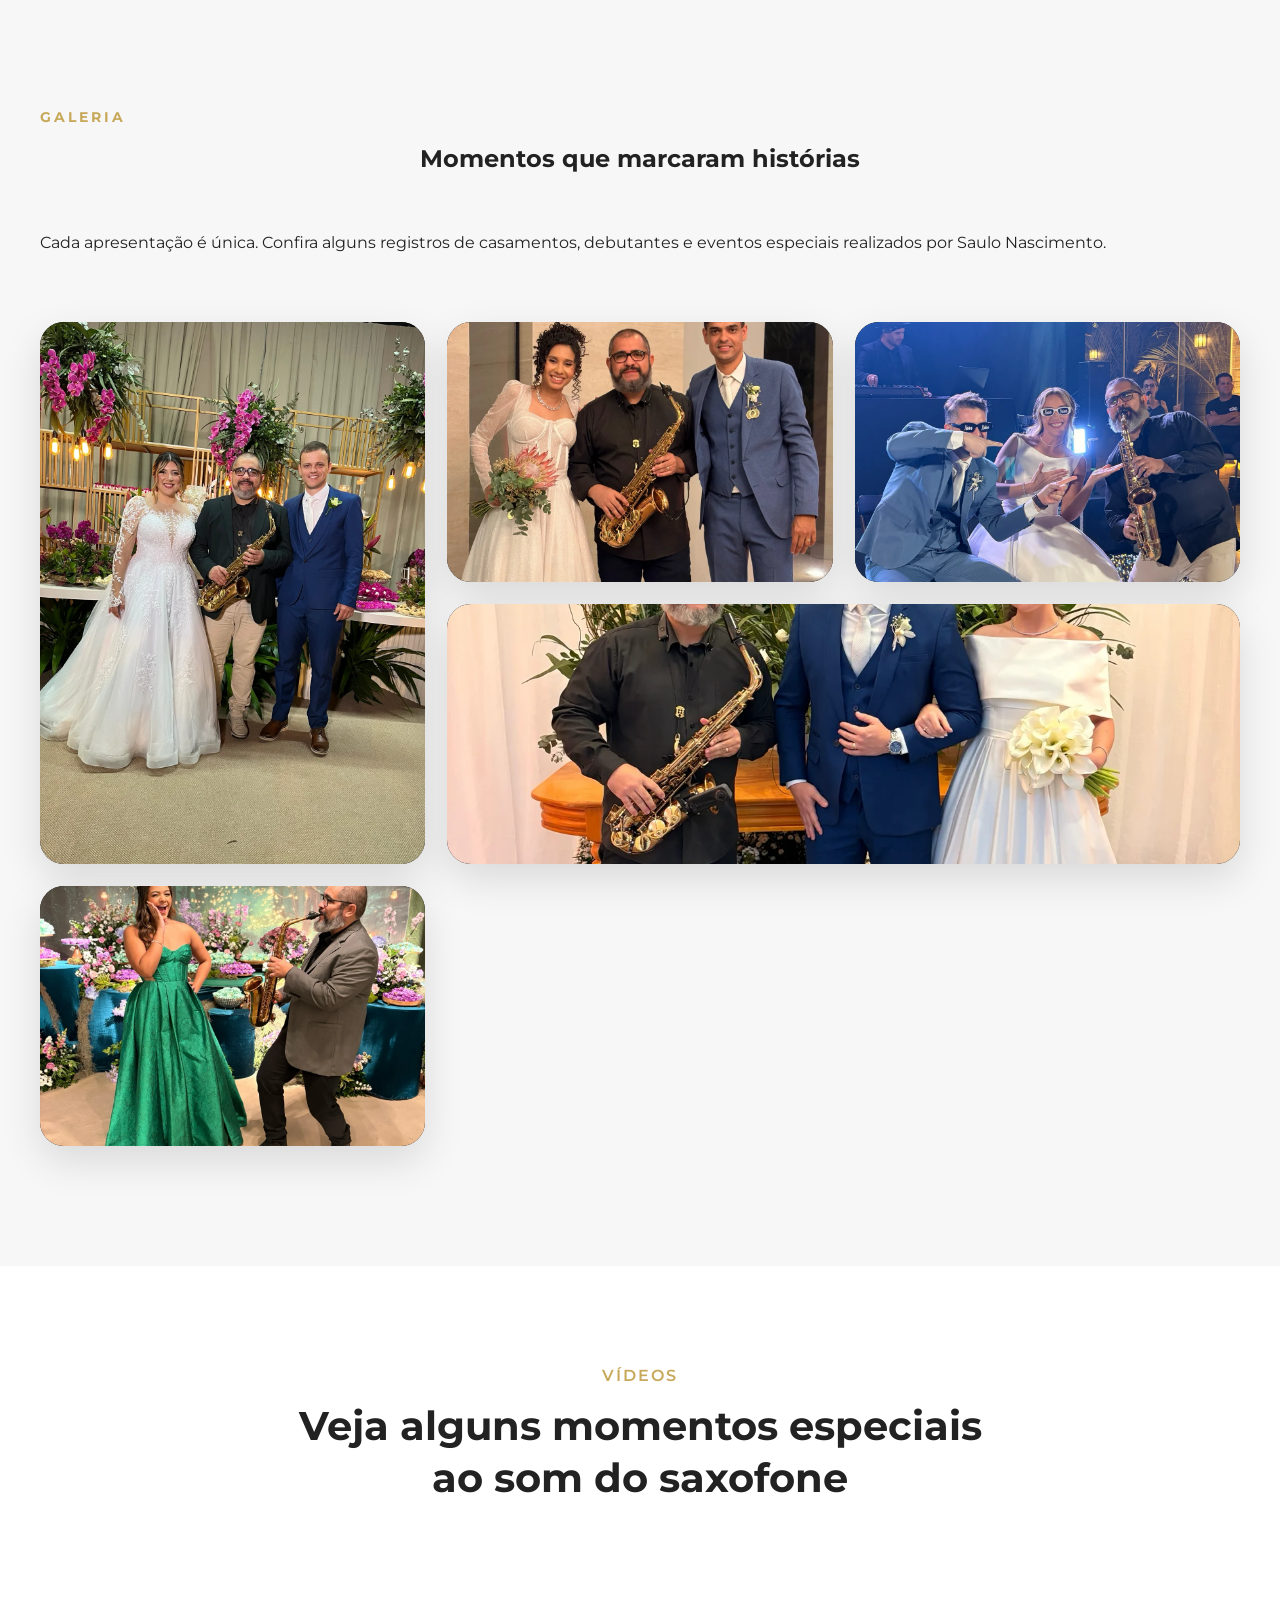
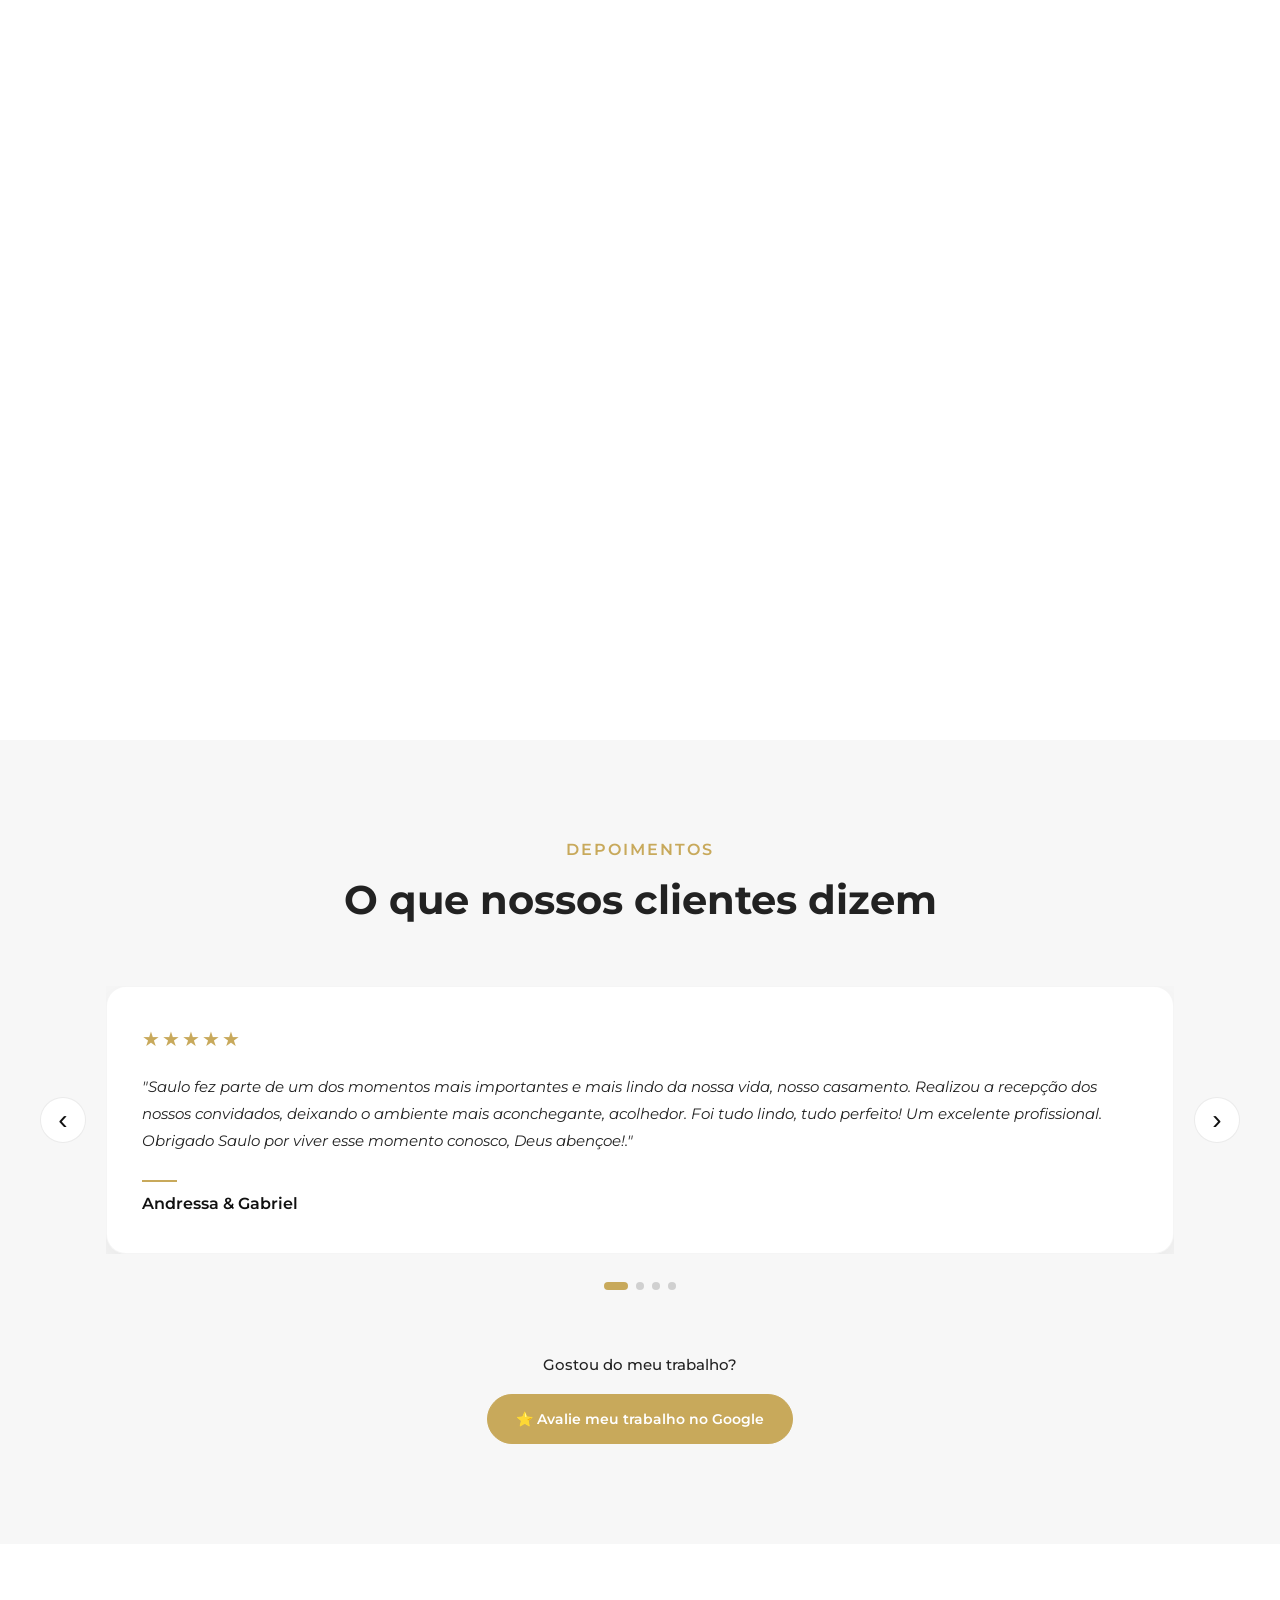
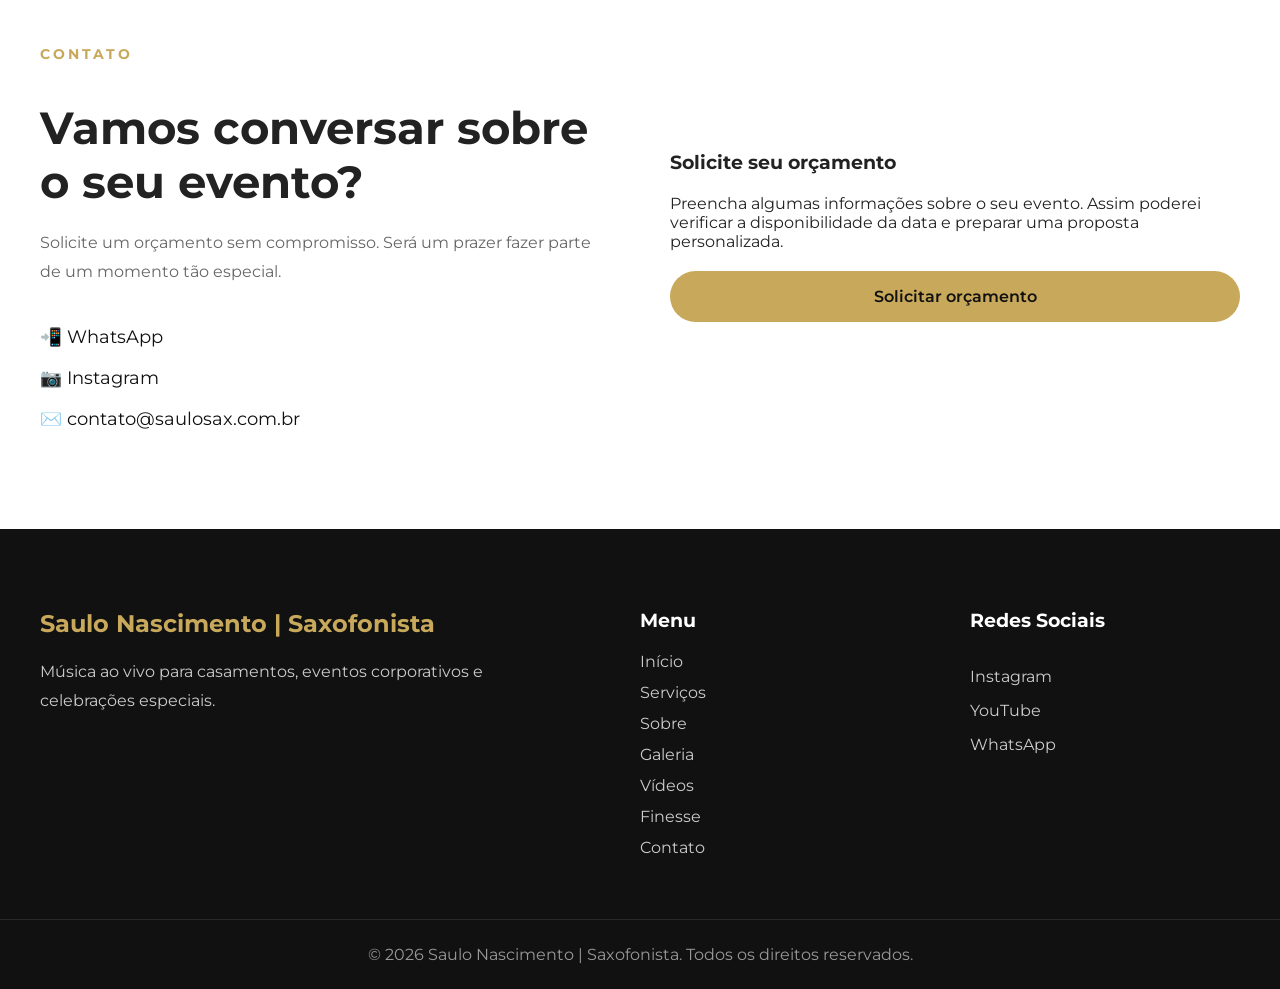
==== commit 2948b80c: "Atualiza HTML e JavaScript principal" ====
--- a/index.html
+++ b/index.html
@@ -1,1355 +1,1259 @@
-
 <!DOCTYPE html>
+
 <html lang="pt-BR">
 
 <head>
 
-    <!-- ===========================
-         CONFIGURAÇÕES BÁSICAS
-    =========================== -->
-
-    <meta charset="UTF-8">
-
-    <meta name="viewport"
-          content="width=device-width, initial-scale=1.0">
-
-    <title>Saxofonista para Casamentos e Eventos | Saulo Nascimento</title>
-
-    <meta name="description"
-          content="Saxofonista para casamentos, eventos corporativos, aniversários e celebrações especiais. Música ao vivo elegante para tornar seu evento inesquecível. Solicite um orçamento.">
-
-    <meta name="keywords"
-          content="saxofonista, sax para casamento, saxofone casamento, sax eventos, sax corporativo, músico casamento, sax lounge, saulo sax">
-
-    <meta name="author"
-          content="Saulo Nascimento">
-
-    <meta name="robots"
-          content="index, follow">
-
-    <meta name="theme-color"
-          content="#111111">
-
-    <meta name="format-detection"
-          content="telephone=no">
-
-
-    <!-- ===========================
-         OPEN GRAPH
-    =========================== -->
-
-    <meta property="og:type"
-          content="website">
-
-    <meta property="og:url"
-          content="https://saulosax.com.br">
-
-    <meta property="og:site_name"
-          content="Saulo Nascimento | Saxofonista">
-
-    <meta property="og:title"
-          content="Saulo Nascimento | Saxofonista para Eventos">
-
-    <meta property="og:description"
-          content="Música ao vivo sofisticada para casamentos, eventos corporativos e celebrações especiais.">
-
-    <meta property="og:image"
-          content="https://saulosax.com.br/assets/images/hero/hero-share.webp">
-
-    <meta property="og:image:type"
-          content="image/webp">
-
-    <meta property="og:image:width"
-          content="1200">
-
-    <meta property="og:image:height"
-          content="630">
-
-    <meta property="og:locale"
-          content="pt_BR">
-
-
-    <!-- ===========================
-         TWITTER / X
-    =========================== -->
-
-    <meta name="twitter:card"
-          content="summary_large_image">
-
-    <meta name="twitter:title"
-          content="Saulo Nascimento | Saxofonista para Eventos">
-
-    <meta name="twitter:description"
-          content="Música ao vivo sofisticada para casamentos, eventos corporativos e celebrações especiais.">
-
-    <meta name="twitter:image"
-          content="https://saulosax.com.br/assets/images/hero/hero-share.webp">
-
-
-    <!-- ===========================
-         CANONICAL
-    =========================== -->
-
-    <link rel="canonical"
-          href="https://saulosax.com.br">
-
-
-    <!-- ===========================
-         FAVICONS
-    =========================== -->
-
-    <link rel="icon"
-          href="/favicon.ico"
-          sizes="any">
-
-    <link rel="icon"
-          type="image/png"
-          sizes="16x16"
-          href="/favicon-16x16.png">
-
-    <link rel="icon"
-          type="image/png"
-          sizes="32x32"
-          href="/favicon-32x32.png">
-
-    <link rel="icon"
-          type="image/png"
-          sizes="48x48"
-          href="/favicon-48x48.png">
-
-
-    <!-- Apple / iPhone / iPad -->
-
-    <link rel="apple-touch-icon"
-          sizes="180x180"
-          href="/apple-touch-icon.png">
-
-
-    <!-- Android / Chrome -->
-
-    <link rel="manifest"
-          href="/site.webmanifest">
-
-
-    <!-- Safari Pinned Tab -->
-
-    <link rel="mask-icon"
-          href="/safari-pinned-tab.svg"
-          color="#C8A95B">
-
-
-    <!-- ===========================
-         GOOGLE FONTS
-    =========================== -->
-
-    <link rel="preconnect"
-          href="https://fonts.googleapis.com">
-
-    <link rel="preconnect"
-          href="https://fonts.gstatic.com"
-          crossorigin>
-
-    <link href="https://fonts.googleapis.com/css2?family=Cinzel:wght@400;500;600;700&family=Montserrat:wght@300;400;500;600;700&display=swap"
-          rel="stylesheet">
-
-
-    <!-- ===========================
-         CSS
-    =========================== -->
-
-    <link rel="stylesheet"
-          href="assets/css/style.css">
-
-
-    <!-- ===========================
-         STRUCTURED DATA
-         SCHEMA.ORG
-    =========================== -->
-
-    <script type="application/ld+json">
+
+<!-- ===========================
+     CONFIGURAÇÕES BÁSICAS
+=========================== -->
+
+<meta charset="UTF-8">
+
+<meta name="viewport"
+      content="width=device-width, initial-scale=1.0">
+
+<title>
+    Saxofonista para Casamentos e Eventos | Saulo Nascimento
+</title>
+
+<meta name="description"
+      content="Saxofonista para casamentos, eventos corporativos, aniversários e celebrações especiais. Música ao vivo elegante para tornar seu evento inesquecível. Solicite um orçamento.">
+
+<meta name="keywords"
+      content="saxofonista, sax para casamento, saxofone casamento, sax eventos, sax corporativo, músico casamento, sax lounge, saulo sax">
+
+<meta name="author"
+      content="Saulo Nascimento">
+
+<meta name="robots"
+      content="index, follow">
+
+<meta name="theme-color"
+      content="#111111">
+
+<meta name="format-detection"
+      content="telephone=no">
+
+
+<!-- ===========================
+     OPEN GRAPH
+=========================== -->
+
+<meta property="og:type"
+      content="website">
+
+<meta property="og:url"
+      content="https://saulosax.com.br">
+
+<meta property="og:site_name"
+      content="Saulo Nascimento | Saxofonista">
+
+<meta property="og:title"
+      content="Saulo Nascimento | Saxofonista para Eventos">
+
+<meta property="og:description"
+      content="Música ao vivo sofisticada para casamentos, eventos corporativos e celebrações especiais.">
+
+<meta property="og:image"
+      content="https://saulosax.com.br/assets/images/hero/hero-share.webp">
+
+<meta property="og:image:type"
+      content="image/webp">
+
+<meta property="og:image:width"
+      content="1200">
+
+<meta property="og:image:height"
+      content="630">
+
+<meta property="og:locale"
+      content="pt_BR">
+
+
+<!-- ===========================
+     TWITTER / X
+=========================== -->
+
+<meta name="twitter:card"
+      content="summary_large_image">
+
+<meta name="twitter:title"
+      content="Saulo Nascimento | Saxofonista para Eventos">
+
+<meta name="twitter:description"
+      content="Música ao vivo sofisticada para casamentos, eventos corporativos e celebrações especiais.">
+
+<meta name="twitter:image"
+      content="https://saulosax.com.br/assets/images/hero/hero-share.webp">
+
+
+<!-- ===========================
+     CANONICAL
+=========================== -->
+
+<link rel="canonical"
+      href="https://saulosax.com.br">
+
+
+<!-- ===========================
+     FAVICONS
+=========================== -->
+
+<link rel="icon"
+      href="/favicon.ico"
+      sizes="any">
+
+<link rel="icon"
+      type="image/png"
+      sizes="16x16"
+      href="/favicon-16x16.png">
+
+<link rel="icon"
+      type="image/png"
+      sizes="32x32"
+      href="/favicon-32x32.png">
+
+<link rel="icon"
+      type="image/png"
+      sizes="48x48"
+      href="/favicon-48x48.png">
+
+<link rel="apple-touch-icon"
+      sizes="180x180"
+      href="/apple-touch-icon.png">
+
+<link rel="manifest"
+      href="/site.webmanifest">
+
+<link rel="mask-icon"
+      href="/safari-pinned-tab.svg"
+      color="#C8A95B">
+
+
+<!-- ===========================
+     GOOGLE FONTS
+=========================== -->
+
+<link rel="preconnect"
+      href="https://fonts.googleapis.com">
+
+<link rel="preconnect"
+      href="https://fonts.gstatic.com"
+      crossorigin>
+
+<link href="https://fonts.googleapis.com/css2?family=Cinzel:wght@400;500;600;700&family=Montserrat:wght@300;400;500;600;700&display=swap"
+      rel="stylesheet">
+
+
+<!-- ===========================
+     CSS
+=========================== -->
+
+<link rel="stylesheet"
+      href="assets/css/style.css">
+
+
+<!-- ===========================
+     STRUCTURED DATA
+     SCHEMA.ORG
+=========================== -->
+
+<script type="application/ld+json">
+{
+  "@context": "https://schema.org",
+  "@graph": [
     {
-      "@context": "https://schema.org",
-      "@graph": [
+      "@type": "Person",
+      "@id": "https://saulosax.com.br/#person",
+      "name": "Saulo Nascimento",
+      "jobTitle": "Saxofonista",
+      "image": "https://saulosax.com.br/assets/images/sobre/saulo-sax.webp",
+      "url": "https://saulosax.com.br",
+      "email": "mailto:contato@saulosax.com.br",
+      "telephone": "+55 18 98106-0634",
+      "sameAs": [
+        "https://instagram.com/saulo_saxofonista",
+        "https://youtube.com/@saulosax"
+      ]
+    },
+    {
+      "@type": "LocalBusiness",
+      "@id": "https://saulosax.com.br/#business",
+      "name": "Saulo Nascimento | Saxofonista",
+      "image": "https://saulosax.com.br/assets/images/sobre/saulo-sax.webp",
+      "url": "https://saulosax.com.br",
+      "telephone": "+55 18 98106-0634",
+      "email": "contato@saulosax.com.br",
+      "priceRange": "$$",
+      "founder": {
+        "@id": "https://saulosax.com.br/#person"
+      },
+      "areaServed": [
         {
-          "@type": "Person",
-          "@id": "https://saulosax.com.br/#person",
-          "name": "Saulo Nascimento",
-          "jobTitle": "Saxofonista",
-          "image": "https://saulosax.com.br/assets/images/sobre/saulo-sax.webp",
-          "url": "https://saulosax.com.br",
-          "email": "mailto:contato@saulosax.com.br",
-          "telephone": "+55 18 98106-0634",
-          "sameAs": [
-            "https://instagram.com/saulo_saxofonista",
-            "https://youtube.com/@saulosax"
-          ]
+          "@type": "City",
+          "name": "Presidente Prudente"
         },
         {
-          "@type": "LocalBusiness",
-          "@id": "https://saulosax.com.br/#business",
-          "name": "Saulo Nascimento | Saxofonista",
-          "image": "https://saulosax.com.br/assets/images/sobre/saulo-sax.webp",
-          "url": "https://saulosax.com.br",
-          "telephone": "+55 18 98106-0634",
-          "email": "contato@saulosax.com.br",
-          "priceRange": "$$",
-          "founder": {
-            "@id": "https://saulosax.com.br/#person"
-          },
-          "areaServed": [
-            {
-              "@type": "City",
-              "name": "Presidente Prudente"
-            },
-            {
-              "@type": "State",
-              "name": "São Paulo"
-            }
-          ]
-        },
-        {
-          "@type": "Service",
-          "name": "Saxofonista para Casamentos",
-          "provider": {
-            "@id": "https://saulosax.com.br/#business"
-          },
-          "serviceType": "Música ao vivo para casamentos e eventos"
+          "@type": "State",
+          "name": "São Paulo"
         }
       ]
+    },
+    {
+      "@type": "Service",
+      "name": "Saxofonista para Casamentos",
+      "provider": {
+        "@id": "https://saulosax.com.br/#business"
+      },
+      "serviceType": "Música ao vivo para casamentos e eventos"
     }
-    </script>
+  ]
+}
+</script>
+
 
 </head>
 
-
 <body>
 
 
+<!-- ===========================
+     HEADER
+=========================== -->
+
+<header>
+
+    <div class="container navbar">
+
+        <!-- LOGO -->
+
+        <a href="index.html"
+           class="logo">
+
+            <img
+                src="assets/images/logo/logo.png"
+                alt="Saulo Nascimento | Saxofonista">
+
+        </a>
+
+
+        <!-- MENU MOBILE -->
+
+        <button
+            class="menu-toggle"
+            aria-label="Abrir menu">
+
+            <span></span>
+            <span></span>
+            <span></span>
+
+        </button>
+
+
+        <!-- MENU PRINCIPAL -->
+
+        <nav class="nav">
+
+            <ul class="nav-menu">
+
+                <li>
+                    <a href="#hero">
+                        Início
+                    </a>
+                </li>
+
+                <li>
+                    <a href="#servicos">
+                        Serviços
+                    </a>
+                </li>
+
+                <li>
+                    <a href="#sobre">
+                        Sobre
+                    </a>
+                </li>
+
+                <li>
+                    <a href="#galeria">
+                        Galeria
+                    </a>
+                </li>
+
+                <li>
+                    <a href="#videos">
+                        Vídeos
+                    </a>
+                </li>
+
+                <li>
+                    <a href="finesse/index.html"
+                       class="nav-finesse">
+                        Finesse
+                    </a>
+                </li>
+
+                <li>
+                    <a href="#contato">
+                        Contato
+                    </a>
+                </li>
+
+            </ul>
+
+        </nav>
+
+
+        <!-- BOTÃO HEADER -->
+
+        <a
+            href="https://docs.google.com/forms/d/e/1FAIpQLSfTCrGUbynQEo5IbC6Ja8pJhh85poOpoPhWsNL0v6W0g1tp-A/viewform"
+            class="header-button"
+            target="_blank"
+            rel="noopener noreferrer">
+
+            Solicitar orçamento
+
+        </a>
+
+    </div>
+
+</header>
+
+
+<!-- ===========================
+     MAIN
+=========================== -->
+
+<main>
+
+
     <!-- ===========================
-         HEADER
+         HERO
     =========================== -->
 
-    <header>
-
-        <div class="container navbar">
-
-
-            <!-- LOGO -->
-
-            <a href="index.html"
-               class="logo">
+    <section id="hero">
+
+
+        <!-- VÍDEO HERO -->
+
+        <video
+            id="hero-video"
+            class="hero-video"
+            autoplay
+            muted
+            loop
+            playsinline
+            webkit-playsinline
+            preload="metadata"
+            poster="assets/images/hero/hero-video-poster.webp"
+            aria-hidden="true">
+        </video>
+
+
+        <!-- OVERLAY -->
+
+        <div class="hero-overlay"></div>
+
+
+        <!-- CONTEÚDO -->
+
+        <div class="container">
+
+            <div class="hero-content">
+
+                <span class="hero-subtitle">
+                    Música ao vivo para momentos inesquecíveis
+                </span>
+
+                <h1>
+                    Saxofonista para Casamentos, Eventos Corporativos e Celebrações
+                </h1>
+
+                <p>
+                    Elegância, sofisticação e emoção através do saxofone.
+                    Transforme seu evento em uma experiência única com um
+                    repertório cuidadosamente selecionado para cada ocasião.
+                </p>
+
+
+                <div class="hero-buttons">
+
+                    <a
+                        href="#videos"
+                        class="btn btn-primary">
+
+                        Assistir Vídeos
+
+                    </a>
+
+
+                    <a
+                        href="https://maps.app.goo.gl/hWHgdeyKjYemz5m38"
+                        class="btn btn-secondary"
+                        target="_blank"
+                        rel="noopener noreferrer">
+
+                        ⭐ Avaliações no Google
+
+                    </a>
+
+                </div>
+
+            </div>
+
+        </div>
+
+
+        <!-- SCROLL DOWN -->
+
+        <a
+            href="#servicos"
+            class="scroll-down"
+            aria-label="Ir para a próxima seção">
+
+            <span></span>
+
+        </a>
+
+    </section>
+
+
+    <!-- ===========================
+         SERVIÇOS
+    =========================== -->
+
+    <section id="servicos">
+
+        <div class="container">
+
+            <div class="section-title">
+
+                <span>
+                    Serviços
+                </span>
+
+                <h2>
+                    Momentos especiais merecem uma trilha sonora inesquecível
+                </h2>
+
+            </div>
+
+
+            <div class="services-grid">
+
+
+                <article class="service-card">
+
+                    <div class="service-icon">
+                        💍
+                    </div>
+
+                    <h3>
+                        Casamentos
+                    </h3>
+
+                    <p>
+                        Música ao vivo para cerimônia, recepção, entrada dos
+                        noivos, brinde e momentos especiais, criando uma
+                        experiência emocionante e sofisticada.
+                    </p>
+
+                </article>
+
+
+                <article class="service-card">
+
+                    <div class="service-icon">
+                        🏢
+                    </div>
+
+                    <h3>
+                        Eventos Corporativos
+                    </h3>
+
+                    <p>
+                        Saxofone ao vivo para convenções, jantares,
+                        confraternizações, lançamentos de produtos, feiras
+                        e eventos empresariais.
+                    </p>
+
+                </article>
+
+
+                <article class="service-card">
+
+                    <div class="service-icon">
+                        🎉
+                    </div>
+
+                    <h3>
+                        Eventos Sociais
+                    </h3>
+
+                    <p>
+                        Música para aniversários, festas particulares,
+                        formaturas, bodas e outras celebrações, com
+                        repertório personalizado para cada ocasião.
+                    </p>
+
+                </article>
+
+
+            </div>
+
+        </div>
+
+    </section>
+
+
+    <!-- ===========================
+         SOBRE
+    =========================== -->
+
+    <section id="sobre">
+
+        <div class="container about-container">
+
+
+            <div class="about-image">
 
                 <img
-                    src="assets/images/logo/logo.png"
-                    alt="Saulo Nascimento | Saxofonista">
+                    src="assets/images/sobre/saulo-nascimento.webp"
+                    alt="Saulo Nascimento tocando saxofone em casamento"
+                    loading="lazy"
+                    width="1000"
+                    height="1333">
+
+            </div>
+
+
+            <div class="about-content">
+
+                <span class="section-tag">
+                    Sobre
+                </span>
+
+                <h2>
+                    Mais de 25 anos de experiência como saxofonista para
+                    casamentos e eventos.
+                </h2>
+
+                <p>
+                    Sou saxofonista profissional com mais de 25 anos de
+                    experiência, especializado em casamentos, eventos
+                    corporativos, aniversários, formaturas e celebrações
+                    especiais. Cada apresentação é planejada para criar uma
+                    atmosfera elegante, emocionante e inesquecível.
+                </p>
+
+                <p>
+                    Atendo Presidente Prudente, toda a região do Oeste
+                    Paulista e também outras cidades do Estado de São Paulo.
+                    Com repertório personalizado, ofereço música ao vivo de
+                    alta qualidade para transformar seu evento em uma
+                    experiência única.
+                </p>
+
+
+                <div class="about-numbers">
+
+                    <div class="number-item">
+
+                        <h3>
+                            25+
+                        </h3>
+
+                        <span>
+                            Anos de experiência
+                        </span>
+
+                    </div>
+
+                    <div class="number-item">
+
+                        <h3>
+                            100+
+                        </h3>
+
+                        <span>
+                            Eventos realizados
+                        </span>
+
+                    </div>
+
+                    <div class="number-item">
+
+                        <h3>
+                            100%
+                        </h3>
+
+                        <span>
+                            Dedicação em cada apresentação
+                        </span>
+
+                    </div>
+
+                </div>
+
+            </div>
+
+        </div>
+
+    </section>
+
+
+    <!-- ===========================
+         GALERIA
+    =========================== -->
+
+    <section id="galeria">
+
+        <div class="container">
+
+            <span class="section-tag">
+                Galeria
+            </span>
+
+            <h2 class="section-title">
+                Momentos que marcaram histórias
+            </h2>
+
+            <p class="section-subtitle">
+                Cada apresentação é única. Confira alguns registros de
+                casamentos, debutantes e eventos especiais realizados por
+                Saulo Nascimento.
+            </p>
+
+
+            <div class="gallery-grid">
+
+
+                <a
+                    href="assets/images/galeria/casamento-01.webp"
+                    class="gallery-item">
+
+                    <img
+                        src="assets/images/galeria/casamento-01.webp"
+                        alt="Noivos Andressa & Gabriel"
+                        loading="lazy">
+
+                    <div class="gallery-caption">
+
+                        <h3>
+                            Casamento de Andressa & Gabriel - 06/09/2025
+                        </h3>
+
+                        <p>
+                            Sax ao vivo na recepção dos convidados
+                        </p>
+
+                    </div>
+
+                </a>
+
+
+                <a
+                    href="assets/images/galeria/casamento-02.webp"
+                    class="gallery-item">
+
+                    <img
+                        src="assets/images/galeria/casamento-02.webp"
+                        alt="Noivos Amanda & Rodrigo"
+                        loading="lazy">
+
+                    <div class="gallery-caption">
+
+                        <h3>
+                            Casamento de Amanda & Rodrigo - 06/12/2025
+                        </h3>
+
+                        <p>
+                            Sax ao vivo na recepção dos convidados
+                        </p>
+
+                    </div>
+
+                </a>
+
+
+                <a
+                    href="assets/images/galeria/casamento-03.webp"
+                    class="gallery-item">
+
+                    <img
+                        src="assets/images/galeria/casamento-03.webp"
+                        alt="Noivos Dayane & Eneias"
+                        loading="lazy">
+
+                    <div class="gallery-caption">
+
+                        <h3>
+                            Casamento de Dayane & Eneias - 18/04/2025
+                        </h3>
+
+                        <p>
+                            Saxofone ao vivo na recepção dos convidados
+                        </p>
+
+                    </div>
+
+                </a>
+
+
+                <a
+                    href="assets/images/galeria/casamento-04.webp"
+                    class="gallery-item">
+
+                    <img
+                        src="assets/images/galeria/casamento-04.webp"
+                        alt="Noivos Karina & Ari"
+                        loading="lazy">
+
+                    <div class="gallery-caption">
+
+                        <h3>
+                            Casamento de Karina & Ari - 18/07/2025
+                        </h3>
+
+                        <p>
+                            Saxofone ao vivo na recepção dos convidados
+                        </p>
+
+                    </div>
+
+                </a>
+
+
+                <a
+                    href="assets/images/galeria/debutante-01.webp"
+                    class="gallery-item">
+
+                    <img
+                        src="assets/images/galeria/debutante-01.webp"
+                        alt="Debutante Stephany Vitória"
+                        loading="lazy">
+
+                    <div class="gallery-caption">
+
+                        <h3>
+                            15 anos da Stephany Vitória - 30/05/2025
+                        </h3>
+
+                        <p>
+                            Saxofone ao vivo na recepção dos convidados
+                        </p>
+
+                    </div>
+
+                </a>
+
+
+            </div>
+
+        </div>
+
+    </section>
+
+
+    <!-- ===========================
+         VÍDEOS
+    =========================== -->
+
+    <section id="videos">
+
+        <div class="container">
+
+            <div class="section-title">
+
+                <span>
+                    Vídeos
+                </span>
+
+                <h2>
+                    Veja alguns momentos especiais ao som do saxofone
+                </h2>
+
+            </div>
+
+
+            <div class="videos-grid">
+
+
+                <div class="video-card">
+
+                    <iframe
+                        src="https://www.youtube.com/embed/Jm2yZjSV8P4"
+                        title="Vídeo 1"
+                        loading="lazy"
+                        allowfullscreen>
+                    </iframe>
+
+                </div>
+
+
+                <div class="video-card">
+
+                    <iframe
+                        src="https://www.youtube.com/embed/NUz-PuXmHfk"
+                        title="Vídeo 2"
+                        loading="lazy"
+                        allowfullscreen>
+                    </iframe>
+
+                </div>
+
+
+                <div class="video-card">
+
+                    <iframe
+                        src="https://www.youtube.com/embed/K7KOiapOp6Q"
+                        title="Vídeo 3"
+                        loading="lazy"
+                        allowfullscreen>
+                    </iframe>
+
+                </div>
+
+
+            </div>
+
+        </div>
+
+    </section>
+
+
+    <!-- ===========================
+         DEPOIMENTOS
+    =========================== -->
+
+    <section id="depoimentos">
+
+        <div class="container">
+
+            <div class="section-title">
+
+                <span>
+                    Depoimentos
+                </span>
+
+                <h2>
+                    O que nossos clientes dizem
+                </h2>
+
+            </div>
+
+
+            <div class="testimonials-carousel">
+
+                <button
+                    class="testimonial-arrow testimonial-prev"
+                    aria-label="Depoimento anterior">
+
+                    ‹
+
+                </button>
+
+
+                <div class="testimonials-viewport">
+
+                    <div class="testimonials-track">
+
+
+                        <article class="testimonial-card">
+
+                            <div class="stars">
+                                ★★★★★
+                            </div>
+
+                            <p>
+                                "Saulo fez parte de um dos momentos mais importantes
+                                e mais lindo da nossa vida, nosso casamento. Realizou
+                                a recepção dos nossos convidados, deixando o ambiente mais
+                                aconchegante, acolhedor. Foi tudo lindo, tudo perfeito!
+                                Um excelente profissional. Obrigado Saulo por viver esse
+                                momento conosco, Deus abençoe!."
+                            </p>
+
+                            <h3>
+                                Andressa & Gabriel
+                            </h3>
+
+                        </article>
+
+
+                        <article class="testimonial-card">
+
+                            <div class="stars">
+                                ★★★★★
+                            </div>
+
+                            <p>
+                                "Excelente profissional, tornou a festa ainda mais especial.
+                                Deixou o dia eternizado em nossa memória com o maravilhoso
+                                trabalho prestado, só tenho a agradecer! 🙏🏻❤️"
+                            </p>
+
+                            <h3>
+                                Amanda Oliveira & Rodrigo
+                            </h3>
+
+                        </article>
+
+
+                        <article class="testimonial-card">
+
+                            <div class="stars">
+                                ★★★★★
+                            </div>
+
+                            <p>
+                                "Superou nossas expectativas. Contrataríamos
+                                novamente sem pensar duas vezes."
+                            </p>
+
+                            <h3>
+                                Isabella & Guilherme
+                            </h3>
+
+                        </article>
+
+
+                        <article class="testimonial-card">
+
+                            <div class="stars">
+                                ★★★★★
+                            </div>
+
+                            <p>
+                                "Trabalho lindíssimo! Muito atencioso em agradar aos noivos.
+                                Talentosíssimo!"
+                            </p>
+
+                            <h3>
+                                Dayane & Eneias
+                            </h3>
+
+                        </article>
+
+
+                    </div>
+
+                </div>
+
+
+                <button
+                    class="testimonial-arrow testimonial-next"
+                    aria-label="Próximo depoimento">
+
+                    ›
+
+                </button>
+
+            </div>
+
+
+            <div class="testimonial-dots">
+
+                <button
+                    class="testimonial-dot active"
+                    aria-label="Ir para o depoimento 1">
+                </button>
+
+                <button
+                    class="testimonial-dot"
+                    aria-label="Ir para o depoimento 2">
+                </button>
+
+                <button
+                    class="testimonial-dot"
+                    aria-label="Ir para o depoimento 3">
+                </button>
+
+                <button
+                    class="testimonial-dot"
+                    aria-label="Ir para o depoimento 4">
+                </button>
+
+            </div>
+
+
+            <div class="google-review">
+
+                <p class="google-review-text">
+                    Gostou do meu trabalho?
+                </p>
+
+                <a
+                    href="https://g.page/r/CatxweMwuGoxEBM/review"
+                    target="_blank"
+                    rel="noopener noreferrer"
+                    class="google-review-button">
+
+                    ⭐ Avalie meu trabalho no Google
+
+                </a>
+
+            </div>
+
+
+        </div>
+
+    </section>
+
+
+    <!-- ===========================
+         CONTATO
+    =========================== -->
+
+    <section id="contato">
+
+        <div class="container contato-container">
+
+
+            <div class="contato-info">
+
+                <span class="section-tag">
+                    Contato
+                </span>
+
+                <h2>
+                    Vamos conversar sobre o seu evento?
+                </h2>
+
+                <p>
+                    Solicite um orçamento sem compromisso.
+                    Será um prazer fazer parte de um momento tão especial.
+                </p>
+
+
+                <div class="contact-list">
+
+                    <a
+                        href="https://wa.me/5518981060634"
+                        target="_blank">
+
+                        📲 WhatsApp
+
+                    </a>
+
+                    <a
+                        href="https://instagram.com/saulo_saxofonista"
+                        target="_blank">
+
+                        📷 Instagram
+
+                    </a>
+
+                    <a
+                        href="mailto:contato@saulosax.com.br">
+
+                        ✉️ contato@saulosax.com.br
+
+                    </a>
+
+                </div>
+
+            </div>
+
+
+            <div class="contact-form">
+
+                <h3>
+                    Solicite seu orçamento
+                </h3>
+
+                <p>
+                    Preencha algumas informações sobre o seu evento.
+                    Assim poderei verificar a disponibilidade da data
+                    e preparar uma proposta personalizada.
+                </p>
+
+                <a
+                    href="https://docs.google.com/forms/d/e/1FAIpQLSfTCrGUbynQEo5IbC6Ja8pJhh85poOpoPhWsNL0v6W0g1tp-A/viewform"
+                    target="_blank"
+                    rel="noopener noreferrer"
+                    class="btn btn-primary">
+
+                    Solicitar orçamento
+
+                </a>
+
+            </div>
+
+
+        </div>
+
+    </section>
+
+
+</main>
+
+
+<!-- ===========================
+     FOOTER
+=========================== -->
+
+<footer id="footer">
+
+    <div class="container footer-container">
+
+
+        <div class="footer-logo">
+
+            <h2>
+                Saulo Nascimento | Saxofonista
+            </h2>
+
+            <p>
+                Música ao vivo para casamentos,
+                eventos corporativos e celebrações especiais.
+            </p>
+
+        </div>
+
+
+        <div class="footer-menu">
+
+            <h3>
+                Menu
+            </h3>
+
+            <ul>
+
+                <li>
+                    <a href="#hero">
+                        Início
+                    </a>
+                </li>
+
+                <li>
+                    <a href="#servicos">
+                        Serviços
+                    </a>
+                </li>
+
+                <li>
+                    <a href="#sobre">
+                        Sobre
+                    </a>
+                </li>
+
+                <li>
+                    <a href="#galeria">
+                        Galeria
+                    </a>
+                </li>
+
+                <li>
+                    <a href="#videos">
+                        Vídeos
+                    </a>
+                </li>
+
+                <li>
+                    <a href="finesse/index.html"
+                       class="nav-finesse">
+                        Finesse
+                    </a>
+                </li>
+
+                <li>
+                    <a href="#contato">
+                        Contato
+                    </a>
+                </li>
+
+            </ul>
+
+        </div>
+
+
+        <div class="footer-social">
+
+            <h3>
+                Redes Sociais
+            </h3>
+
+            <a
+                href="https://instagram.com/saulo_saxofonista"
+                target="_blank">
+
+                Instagram
 
             </a>
 
-
-            <!-- MENU MOBILE -->
-
-            <button
-                class="menu-toggle"
-                aria-label="Abrir menu">
-
-                <span></span>
-                <span></span>
-                <span></span>
-
-            </button>
-
-
-            <!-- MENU PRINCIPAL -->
-
-            <nav class="nav">
-
-                <ul class="nav-menu">
-
-                    <li>
-                        <a href="#hero">
-                            Início
-                        </a>
-                    </li>
-
-                    <li>
-                        <a href="#servicos">
-                            Serviços
-                        </a>
-                    </li>
-
-                    <li>
-                        <a href="#sobre">
-                            Sobre
-                        </a>
-                    </li>
-
-                    <li>
-                        <a href="#galeria">
-                            Galeria
-                        </a>
-                    </li>
-
-                    <li>
-                        <a href="#videos">
-                            Vídeos
-                        </a>
-                    </li>
-
-
-                    <!-- FINESSE -->
-
-                    <li>
-                        <a href="finesse/index.html"
-                           class="nav-finesse">
-
-                            Finesse
-
-                        </a>
-                    </li>
-
-
-                    <li>
-                        <a href="#contato">
-                            Contato
-                        </a>
-                    </li>
-
-                </ul>
-
-            </nav>
-
-
-            <!-- BOTÃO HEADER -->
-
             <a
-                href="https://docs.google.com/forms/d/e/1FAIpQLSfTCrGUbynQEo5IbC6Ja8pJhh85poOpoPhWsNL0v6W0g1tp-A/viewform"
-                class="header-button"
-                target="_blank"
-                rel="noopener noreferrer">
-
-                Solicitar orçamento
+                href="https://youtube.com/@saulosax"
+                target="_blank">
+
+                YouTube
 
             </a>
 
+            <a
+                href="https://wa.me/5518981060634"
+                target="_blank">
+
+                WhatsApp
+
+            </a>
 
         </div>
 
-    </header>
-
-
-    <!-- ===========================
-         MAIN
-    =========================== -->
-
-    <main>
-
-
-        <!-- ===========================
-             HERO
-        =========================== -->
-
-        <section id="hero">
-
-
-            <!-- VÍDEO DESKTOP -->
-
-            <video
-                class="hero-video hero-video-desktop"
-                autoplay
-                muted
-                loop
-                playsinline
-                preload="metadata"
-                aria-hidden="true">
-
-                <source
-                    src="assets/videos/hero-video.mp4"
-                    type="video/mp4">
-
-            </video>
-
-
-            <!-- VÍDEO MOBILE -->
-
-            <video
-                class="hero-video hero-video-mobile"
-                autoplay
-                muted
-                loop
-                playsinline
-                preload="metadata"
-                aria-hidden="true">
-
-                <source
-                    src="assets/videos/hero-video-mobile.mp4"
-                    type="video/mp4">
-
-            </video>
-
-
-            <!-- OVERLAY -->
-
-            <div class="hero-overlay"></div>
-
-
-            <!-- CONTEÚDO -->
-
-            <div class="container">
-
-                <div class="hero-content">
-
-                    <span class="hero-subtitle">
-                        Música ao vivo para momentos inesquecíveis
-                    </span>
-
-                    <h1>
-                        Saxofonista para Casamentos, Eventos Corporativos e Celebrações
-                    </h1>
-
-                    <p>
-                        Elegância, sofisticação e emoção através do saxofone.
-                        Transforme seu evento em uma experiência única com um
-                        repertório cuidadosamente selecionado para cada ocasião.
-                    </p>
-
-
-                    <div class="hero-buttons">
-
-                        <a
-                            href="#videos"
-                            class="btn btn-primary">
-
-                            Assistir Vídeos
-
-                        </a>
-
-
-                        <a
-                            href="https://maps.app.goo.gl/hWHgdeyKjYemz5m38"
-                            class="btn btn-secondary"
-                            target="_blank"
-                            rel="noopener noreferrer">
-
-                            ⭐ Avaliações no Google
-
-                        </a>
-
-                    </div>
-
-                </div>
-
-            </div>
-
-
-            <!-- SCROLL DOWN -->
-
-            <a
-                href="#servicos"
-                class="scroll-down"
-                aria-label="Ir para a próxima seção">
-
-                <span></span>
-
-            </a>
-
-        </section>
-
-
-        <!-- ===========================
-             SERVIÇOS
-        =========================== -->
-
-        <section id="servicos">
-
-            <div class="container">
-
-                <div class="section-title">
-
-                    <span>
-                        Serviços
-                    </span>
-
-                    <h2>
-                        Momentos especiais merecem uma trilha sonora inesquecível
-                    </h2>
-
-                </div>
-
-
-                <div class="services-grid">
-
-
-                    <!-- CASAMENTOS -->
-
-                    <article class="service-card">
-
-                        <div class="service-icon">
-                            💍
-                        </div>
-
-                        <h3>
-                            Casamentos
-                        </h3>
-
-                        <p>
-                            Música ao vivo para cerimônia, recepção, entrada dos
-                            noivos, brinde e momentos especiais, criando uma
-                            experiência emocionante e sofisticada.
-                        </p>
-
-                    </article>
-
-
-                    <!-- EVENTOS CORPORATIVOS -->
-
-                    <article class="service-card">
-
-                        <div class="service-icon">
-                            🏢
-                        </div>
-
-                        <h3>
-                            Eventos Corporativos
-                        </h3>
-
-                        <p>
-                            Saxofone ao vivo para convenções, jantares,
-                            confraternizações, lançamentos de produtos, feiras
-                            e eventos empresariais.
-                        </p>
-
-                    </article>
-
-
-                    <!-- EVENTOS SOCIAIS -->
-
-                    <article class="service-card">
-
-                        <div class="service-icon">
-                            🎉
-                        </div>
-
-                        <h3>
-                            Eventos Sociais
-                        </h3>
-
-                        <p>
-                            Música para aniversários, festas particulares,
-                            formaturas, bodas e outras celebrações, com
-                            repertório personalizado para cada ocasião.
-                        </p>
-
-                    </article>
-
-
-                </div>
-
-            </div>
-
-        </section>
-
-
-        <!-- ===========================
-             SOBRE
-        =========================== -->
-
-        <section id="sobre">
-
-            <div class="container about-container">
-
-
-                <!-- IMAGEM -->
-
-                <div class="about-image">
-
-                    <img
-                        src="assets/images/sobre/saulo-nascimento.webp"
-                        alt="Saulo Nascimento tocando saxofone em casamento"
-                        loading="lazy"
-                        width="1000"
-                        height="1333">
-
-                </div>
-
-
-                <!-- CONTEÚDO -->
-
-                <div class="about-content">
-
-                    <span class="section-tag">
-                        Sobre
-                    </span>
-
-                    <h2>
-                        Mais de 25 anos de experiência como saxofonista para
-                        casamentos e eventos.
-                    </h2>
-
-                    <p>
-                        Sou saxofonista profissional com mais de 25 anos de
-                        experiência, especializado em casamentos, eventos
-                        corporativos, aniversários, formaturas e celebrações
-                        especiais. Cada apresentação é planejada para criar uma
-                        atmosfera elegante, emocionante e inesquecível.
-                    </p>
-
-                    <p>
-                        Atendo Presidente Prudente, toda a região do Oeste
-                        Paulista e também outras cidades do Estado de São Paulo.
-                        Com repertório personalizado, ofereço música ao vivo de
-                        alta qualidade para transformar seu evento em uma
-                        experiência única.
-                    </p>
-
-
-                    <!-- NÚMEROS -->
-
-                    <div class="about-numbers">
-
-                        <div class="number-item">
-
-                            <h3>
-                                25+
-                            </h3>
-
-                            <span>
-                                Anos de experiência
-                            </span>
-
-                        </div>
-
-                        <div class="number-item">
-
-                            <h3>
-                                100+
-                            </h3>
-
-                            <span>
-                                Eventos realizados
-                            </span>
-
-                        </div>
-
-                        <div class="number-item">
-
-                            <h3>
-                                100%
-                            </h3>
-
-                            <span>
-                                Dedicação em cada apresentação
-                            </span>
-
-                        </div>
-
-                    </div>
-
-
-                </div>
-
-            </div>
-
-        </section>
-
-
-        <!-- ===========================
-             GALERIA
-        =========================== -->
-
-        <section id="galeria">
-
-            <div class="container">
-
-                <span class="section-tag">
-                    Galeria
-                </span>
-
-                <h2 class="section-title">
-                    Momentos que marcaram histórias
-                </h2>
-
-                <p class="section-subtitle">
-                    Cada apresentação é única. Confira alguns registros de
-                    casamentos, debutantes e eventos especiais realizados por
-                    Saulo Nascimento.
-                </p>
-
-
-                <div class="gallery-grid">
-
-
-                    <!-- CASAMENTO 01 -->
-
-                    <a
-                        href="assets/images/galeria/casamento-01.webp"
-                        class="gallery-item">
-
-                        <img
-                            src="assets/images/galeria/casamento-01.webp"
-                            alt="Noivos Andressa & Gabriel"
-                            loading="lazy">
-
-                        <div class="gallery-caption">
-
-                            <h3>
-                                Casamento de Andressa & Gabriel - 06/09/2025
-                            </h3>
-
-                            <p>
-                                Sax ao vivo na recepção dos convidados
-                            </p>
-
-                        </div>
-
-                    </a>
-
-
-                    <!-- CASAMENTO 02 -->
-
-                    <a
-                        href="assets/images/galeria/casamento-02.webp"
-                        class="gallery-item">
-
-                        <img
-                            src="assets/images/galeria/casamento-02.webp"
-                            alt="Noivos Amanda & Rodrigo"
-                            loading="lazy">
-
-                        <div class="gallery-caption">
-
-                            <h3>
-                                Casamento de Amanda & Rodrigo - 06/12/2025
-                            </h3>
-
-                            <p>
-                                Sax ao vivo na recepção dos convidados
-                            </p>
-
-                        </div>
-
-                    </a>
-
-
-                    <!-- CASAMENTO 03 -->
-
-                    <a
-                        href="assets/images/galeria/casamento-03.webp"
-                        class="gallery-item">
-
-                        <img
-                            src="assets/images/galeria/casamento-03.webp"
-                            alt="Noivos Dayane & Eneias"
-                            loading="lazy">
-
-                        <div class="gallery-caption">
-
-                            <h3>
-                                Casamento de Dayane & Eneias - 18/04/2025
-                            </h3>
-
-                            <p>
-                                Saxofone ao vivo na recepção dos convidados
-                            </p>
-
-                        </div>
-
-                    </a>
-
-
-                    <!-- CASAMENTO 04 -->
-
-                    <a
-                        href="assets/images/galeria/casamento-04.webp"
-                        class="gallery-item">
-
-                        <img
-                            src="assets/images/galeria/casamento-04.webp"
-                            alt="Noivos Karina & Ari"
-                            loading="lazy">
-
-                        <div class="gallery-caption">
-
-                            <h3>
-                                Casamento de Karina & Ari - 18/07/2025
-                            </h3>
-
-                            <p>
-                                Saxofone ao vivo na recepção dos convidados
-                            </p>
-
-                        </div>
-
-                    </a>
-
-
-                    <!-- DEBUTANTE -->
-
-                    <a
-                        href="assets/images/galeria/debutante-01.webp"
-                        class="gallery-item">
-
-                        <img
-                            src="assets/images/galeria/debutante-01.webp"
-                            alt="Debutante Stephany Vitória"
-                            loading="lazy">
-
-                        <div class="gallery-caption">
-
-                            <h3>
-                                15 anos da Stephany Vitória - 30/05/2025
-                            </h3>
-
-                            <p>
-                                Saxofone ao vivo na recepção dos convidados
-                            </p>
-
-                        </div>
-
-                    </a>
-
-
-                </div>
-
-            </div>
-
-        </section>
-
-
-        <!-- ===========================
-             VÍDEOS
-        =========================== -->
-
-        <section id="videos">
-
-            <div class="container">
-
-                <div class="section-title">
-
-                    <span>
-                        Vídeos
-                    </span>
-
-                    <h2>
-                        Veja alguns momentos especiais ao som do saxofone
-                    </h2>
-
-                </div>
-
-
-                <div class="videos-grid">
-
-
-                    <!-- VÍDEO 01 -->
-
-                    <div class="video-card">
-
-                        <iframe
-                            src="https://www.youtube.com/embed/Jm2yZjSV8P4?si=-M-QfEIKoBmsL_uw"
-                            title="Vídeo 1"
-                            loading="lazy"
-                            allowfullscreen>
-                        </iframe>
-
-                    </div>
-
-
-                    <!-- VÍDEO 02 -->
-
-                    <div class="video-card">
-
-                        <iframe
-                            src="https://www.youtube.com/embed/NUz-PuXmHfk?si=VOHtu8tTSRykijBK"
-                            title="Vídeo 2"
-                            loading="lazy"
-                            allowfullscreen>
-                        </iframe>
-
-                    </div>
-
-
-                    <!-- VÍDEO 03 -->
-
-                    <div class="video-card">
-
-                        <iframe
-                            src="https://www.youtube.com/embed/K7KOiapOp6Q?si=rknA4oaVZ3g55iuw"
-                            title="Vídeo 3"
-                            loading="lazy"
-                            allowfullscreen>
-                        </iframe>
-
-                    </div>
-
-
-                </div>
-
-            </div>
-
-        </section>
-
-
-        <!-- ===========================
-             DEPOIMENTOS
-        =========================== -->
-
-        <section id="depoimentos">
-
-            <div class="container">
-
-                <div class="section-title">
-
-                    <span>
-                        Depoimentos
-                    </span>
-
-                    <h2>
-                        O que nossos clientes dizem
-                    </h2>
-
-                </div>
-
-
-                <!-- CARROSSEL -->
-
-                <div class="testimonials-carousel">
-
-                    <button
-                        class="testimonial-arrow testimonial-prev"
-                        aria-label="Depoimento anterior">
-
-                        ‹
-
-                    </button>
-
-
-                    <div class="testimonials-viewport">
-
-                        <div class="testimonials-track">
-
-
-                            <!-- DEPOIMENTO 01 -->
-
-                            <article class="testimonial-card">
-
-                                <div class="stars">
-                                    ★★★★★
-                                </div>
-
-                                <p>
-                                    "Saulo fez parte de um dos momentos mais importantes
-                                    e mais lindo da nossa vida, nosso casamento. Realizou
-                                    a recepção dos nossos convidados, deixando o ambiente mais
-                                    aconchegante, acolhedor. Foi tudo lindo, tudo perfeito!
-                                    Um excelente profissional. Obrigado Saulo por viver esse
-                                    momento conosco, Deus abençoe!."
-                                </p>
-
-                                <h3>
-                                    Andressa & Gabriel
-                                </h3>
-
-                            </article>
-
-
-                            <!-- DEPOIMENTO 02 -->
-
-                            <article class="testimonial-card">
-
-                                <div class="stars">
-                                    ★★★★★
-                                </div>
-
-                                <p>
-                                    "Excelente profissional, tornou a festa ainda mais especial.
-
-                                    Deicou o dia eternizado em nossa memóriia com o maravilhoso
-                                    trabalho prestado, só tenho a agradecer!. 🙏🏻❤️..."
-                                </p>
-
-                                <h3>
-                                    Amanda Oliveira & Rodrigo
-                                </h3>
-
-                            </article>
-
-
-                            <!-- DEPOIMENTO 03 -->
-
-                            <article class="testimonial-card">
-
-                                <div class="stars">
-                                    ★★★★★
-                                </div>
-
-                                <p>
-                                    "Superou nossas expectativas. Contrataríamos
-                                    novamente sem pensar duas vezes."
-                                </p>
-
-                                <h3>
-                                    Isabella & Guilherme
-                                </h3>
-
-                            </article>
-
-
-                            <!-- DEPOIMENTO 04 -->
-
-                            <article class="testimonial-card">
-
-                                <div class="stars">
-                                    ★★★★★
-                                </div>
-
-                                <p>
-                                    "Trabalho lindíssimo! Muito atencioso em agradar aos noivos.
-                                    Talentosíssimo!"
-                                </p>
-
-                                <h3>
-                                    Dayane & Eneias
-                                </h3>
-
-                            </article>
-
-                        </div>
-
-                    </div>
-
-
-                    <button
-                        class="testimonial-arrow testimonial-next"
-                        aria-label="Próximo depoimento">
-
-                        ›
-
-                    </button>
-
-                </div>
-
-
-                <!-- INDICADORES -->
-
-                <div class="testimonial-dots">
-
-                    <button
-                        class="testimonial-dot active"
-                        aria-label="Ir para o depoimento 1">
-                    </button>
-
-                    <button
-                        class="testimonial-dot"
-                        aria-label="Ir para o depoimento 2">
-                    </button>
-
-                    <button
-                        class="testimonial-dot"
-                        aria-label="Ir para o depoimento 3">
-                    </button>
-
-                    <button
-                        class="testimonial-dot"
-                        aria-label="Ir para o depoimento 4">
-                    </button>
-
-                </div>
-
-
-                <!-- =================================
-                     AVALIAÇÃO GOOGLE
-                ================================= -->
-
-                <div class="google-review">
-
-                    <p class="google-review-text">
-                        Gostou do meu trabalho?
-                    </p>
-
-                    <a
-                        href="https://g.page/r/CatxweMwuGoxEBM/review"
-                        target="_blank"
-                        rel="noopener noreferrer"
-                        class="google-review-button">
-
-                        ⭐ Avalie meu trabalho no Google
-
-                    </a>
-
-                </div>
-
-
-            </div>
-
-        </section>
-
-
-        <!-- ===========================
-             CONTATO
-        =========================== -->
-
-        <section id="contato">
-
-            <div class="container contato-container">
-
-
-                <!-- INFORMAÇÕES -->
-
-                <div class="contato-info">
-
-                    <span class="section-tag">
-                        Contato
-                    </span>
-
-                    <h2>
-                        Vamos conversar sobre o seu evento?
-                    </h2>
-
-                    <p>
-                        Solicite um orçamento sem compromisso.
-                        Será um prazer fazer parte de um momento tão especial.
-                    </p>
-
-
-                    <div class="contact-list">
-
-                        <a
-                            href="https://wa.me/5518981060634"
-                            target="_blank">
-
-                            📲 WhatsApp
-
-                        </a>
-
-                        <a
-                            href="https://instagram.com/saulo_saxofonista"
-                            target="_blank">
-
-                            📷 Instagram
-
-                        </a>
-
-                        <a
-                            href="mailto:contato@saulosax.com.br">
-
-                            ✉️ contato@saulosax.com.br
-
-                        </a>
-
-                    </div>
-
-                </div>
-
-
-                <!-- GOOGLE FORMS -->
-
-                <div class="contact-form">
-
-                    <h3>
-                        Solicite seu orçamento
-                    </h3>
-
-                    <p>
-                        Preencha algumas informações sobre o seu evento.
-                        Assim poderei verificar a disponibilidade da data
-                        e preparar uma proposta personalizada.
-                    </p>
-
-                    <a
-                        href="https://docs.google.com/forms/d/e/1FAIpQLSfTCrGUbynQEo5IbC6Ja8pJhh85poOpoPhWsNL0v6W0g1tp-A/viewform"
-                        target="_blank"
-                        rel="noopener noreferrer"
-                        class="btn btn-primary">
-
-                        Solicitar orçamento
-
-                    </a>
-
-                </div>
-
-
-            </div>
-
-        </section>
-
-
-    </main>
-
-
-    <!-- ===========================
-         FOOTER
-    =========================== -->
-
-    <footer id="footer">
-
-        <div class="container footer-container">
-
-
-            <!-- LOGO -->
-
-            <div class="footer-logo">
-
-                <h2>
-                    Saulo Nascimento | Saxofonista
-                </h2>
-
-                <p>
-                    Música ao vivo para casamentos,
-                    eventos corporativos e celebrações especiais.
-                </p>
-
-            </div>
-
-
-            <!-- MENU -->
-
-            <div class="footer-menu">
-
-                <h3>
-                    Menu
-                </h3>
-
-                <ul>
-
-                    <li>
-                        <a href="#hero">
-                            Início
-                        </a>
-                    </li>
-
-                    <li>
-                        <a href="#servicos">
-                            Serviços
-                        </a>
-                    </li>
-
-                    <li>
-                        <a href="#sobre">
-                            Sobre
-                        </a>
-                    </li>
-
-                    <li>
-                        <a href="#galeria">
-                            Galeria
-                        </a>
-                    </li>
-
-                    <li>
-                        <a href="#videos">
-                            Vídeos
-                        </a>
-                    </li>
-
-
-                    <!-- FINESSE -->
-
-                    <li>
-                        <a href="finesse/index.html"
-                           class="nav-finesse">
-
-                            Finesse
-
-                        </a>
-                    </li>
-
-
-                    <li>
-                        <a href="#contato">
-                            Contato
-                        </a>
-                    </li>
-
-                </ul>
-
-            </div>
-
-
-            <!-- REDES SOCIAIS -->
-
-            <div class="footer-social">
-
-                <h3>
-                    Redes Sociais
-                </h3>
-
-                <a
-                    href="https://instagram.com/saulo_saxofonista"
-                    target="_blank">
-
-                    Instagram
-
-                </a>
-
-                <a
-                    href="https://youtube.com/@saulosax"
-                    target="_blank">
-
-                    YouTube
-
-                </a>
-
-                <a
-                    href="https://wa.me/5518981060634"
-                    target="_blank">
-
-                    WhatsApp
-
-                </a>
-
-            </div>
-
-
-        </div>
-
-
-        <!-- COPYRIGHT -->
-
-        <div class="footer-bottom">
-
-            <p>
-                © 2026 Saulo Nascimento | Saxofonista.
-                Todos os direitos reservados.
-            </p>
-
-        </div>
-
-    </footer>
-
-
-    <!-- ===========================
-         WHATSAPP FLUTUANTE
-    =========================== -->
-
-    <a
-        href="https://wa.me/5518981060634"
-        class="whatsapp-button"
-        target="_blank"
-        aria-label="WhatsApp">
-
-        💬
-
-    </a>
-
-
-    <!-- ===========================
-         VOLTAR AO TOPO
-    =========================== -->
-
-    <a
-        href="#hero"
-        class="back-top"
-        aria-label="Voltar ao topo">
-
-        ↑
-
-    </a>
-
-
-    <!-- ===========================
-         JAVASCRIPT
-    =========================== -->
-
-    <script src="assets/js/script.js"></script>
+
+    </div>
+
+
+    <div class="footer-bottom">
+
+        <p>
+            © 2026 Saulo Nascimento | Saxofonista.
+            Todos os direitos reservados.
+        </p>
+
+    </div>
+
+</footer>
+
+
+<!-- ===========================
+     WHATSAPP FLUTUANTE
+=========================== -->
+
+<a
+    href="https://wa.me/5518981060634"
+    class="whatsapp-button"
+    target="_blank"
+    aria-label="WhatsApp">
+
+    💬
+
+</a>
+
+
+<!-- ===========================
+     VOLTAR AO TOPO
+=========================== -->
+
+<a
+    href="#hero"
+    class="back-top"
+    aria-label="Voltar ao topo">
+
+    ↑
+
+</a>
+
+
+<!-- ===========================
+     JAVASCRIPT
+=========================== -->
+
+<script src="assets/js/script.js"></script>
+
 
 </body>
 
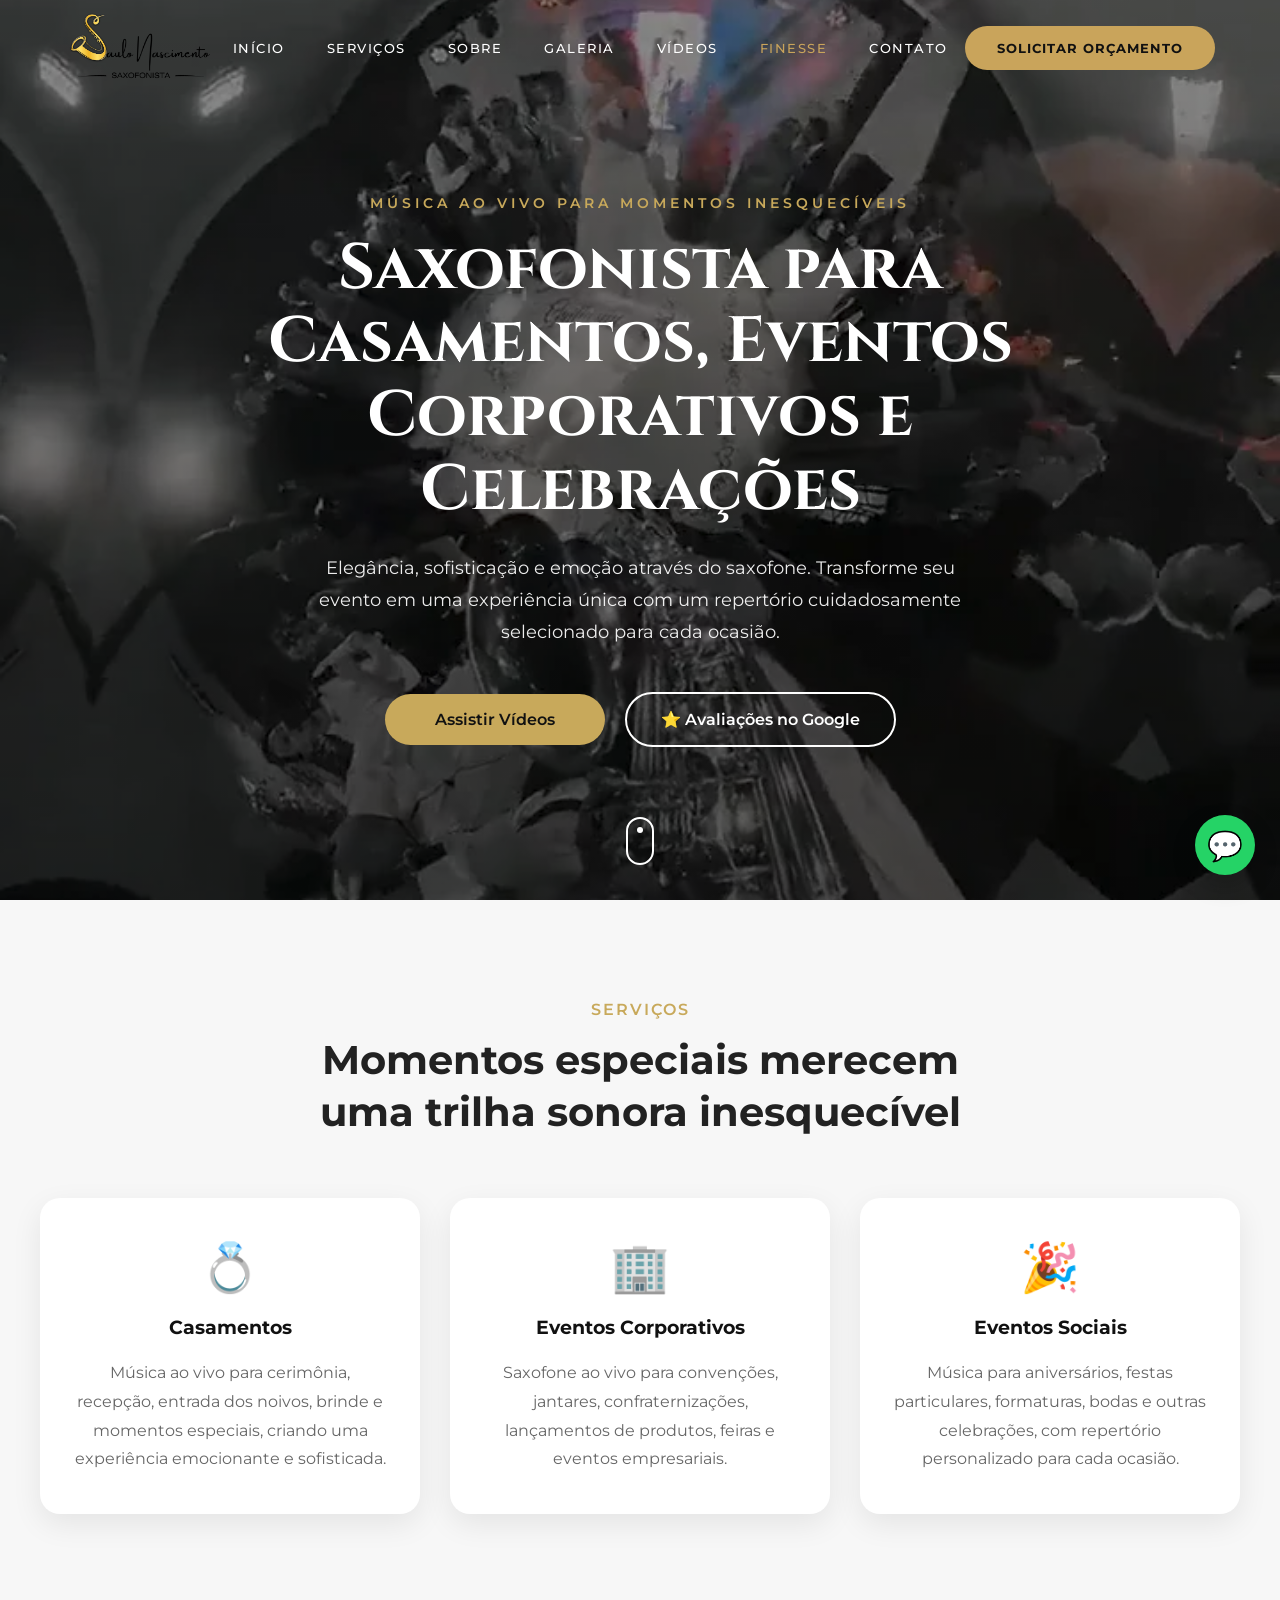
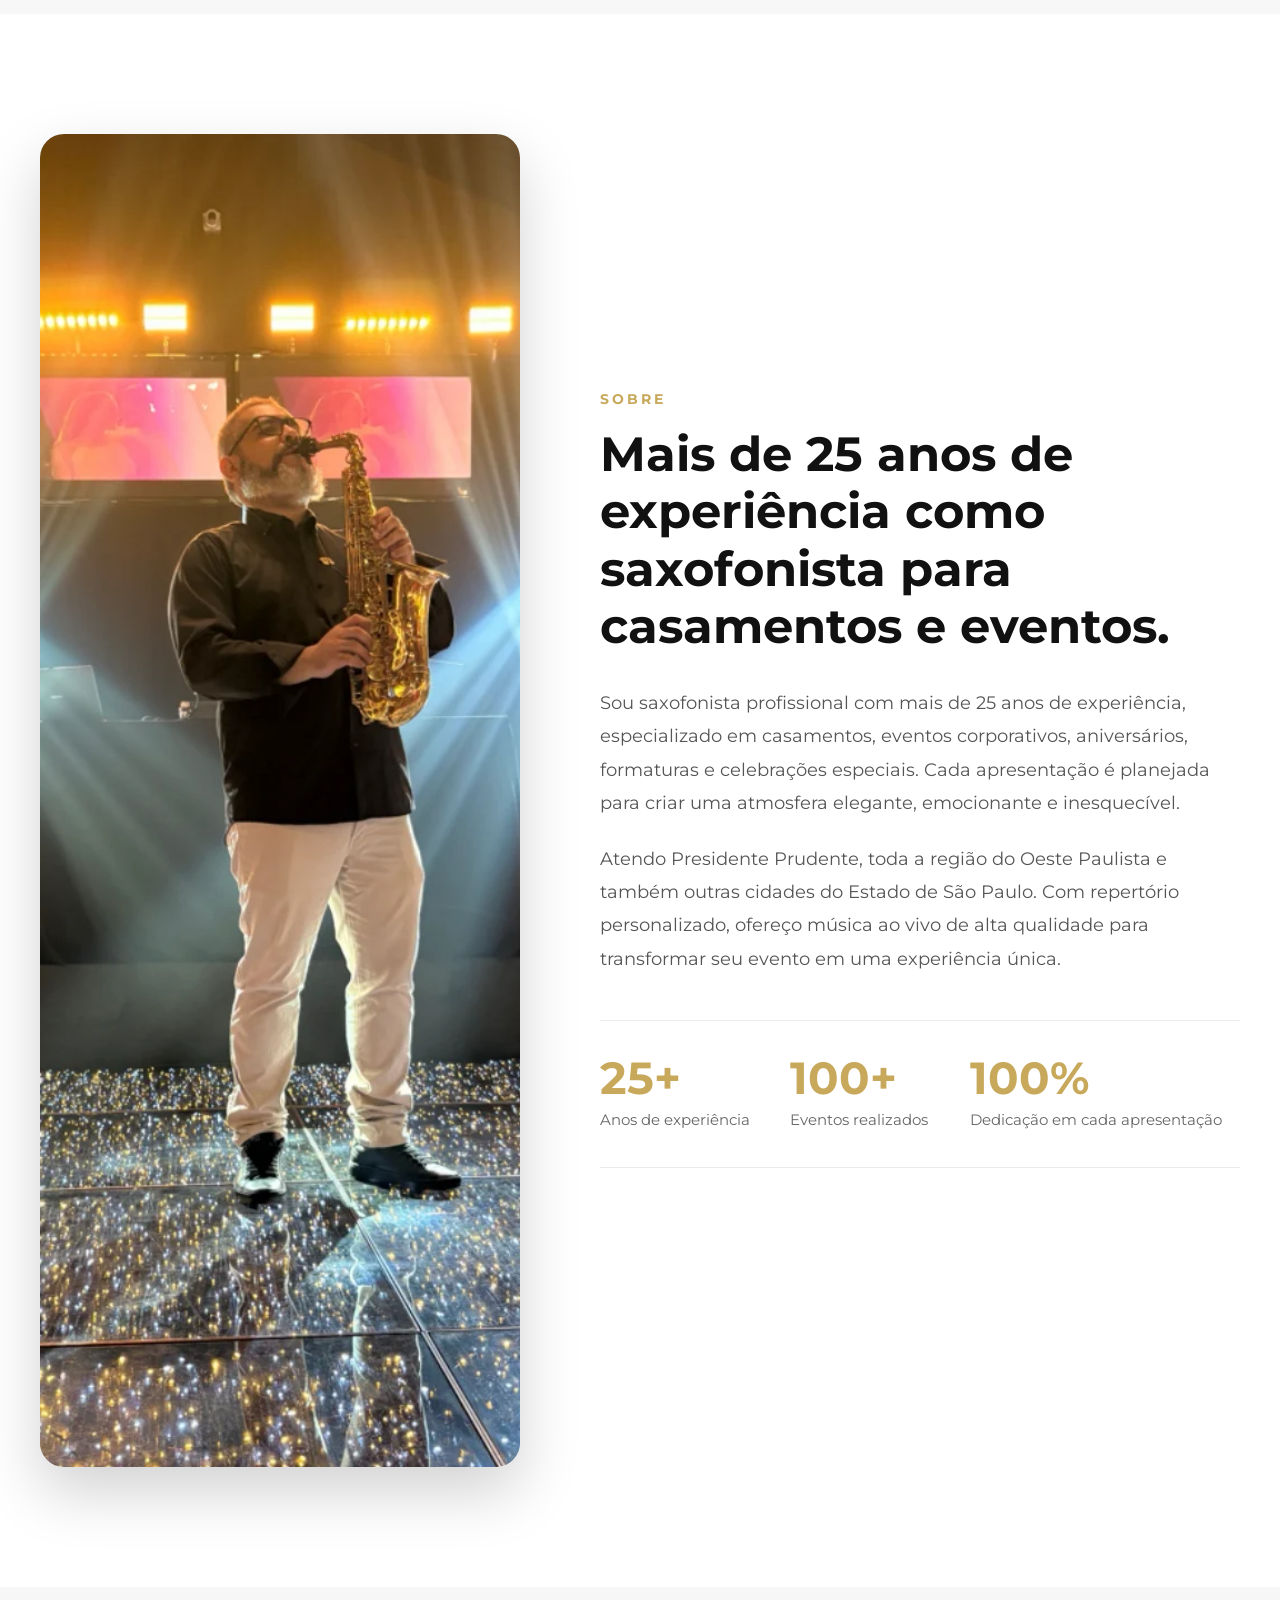
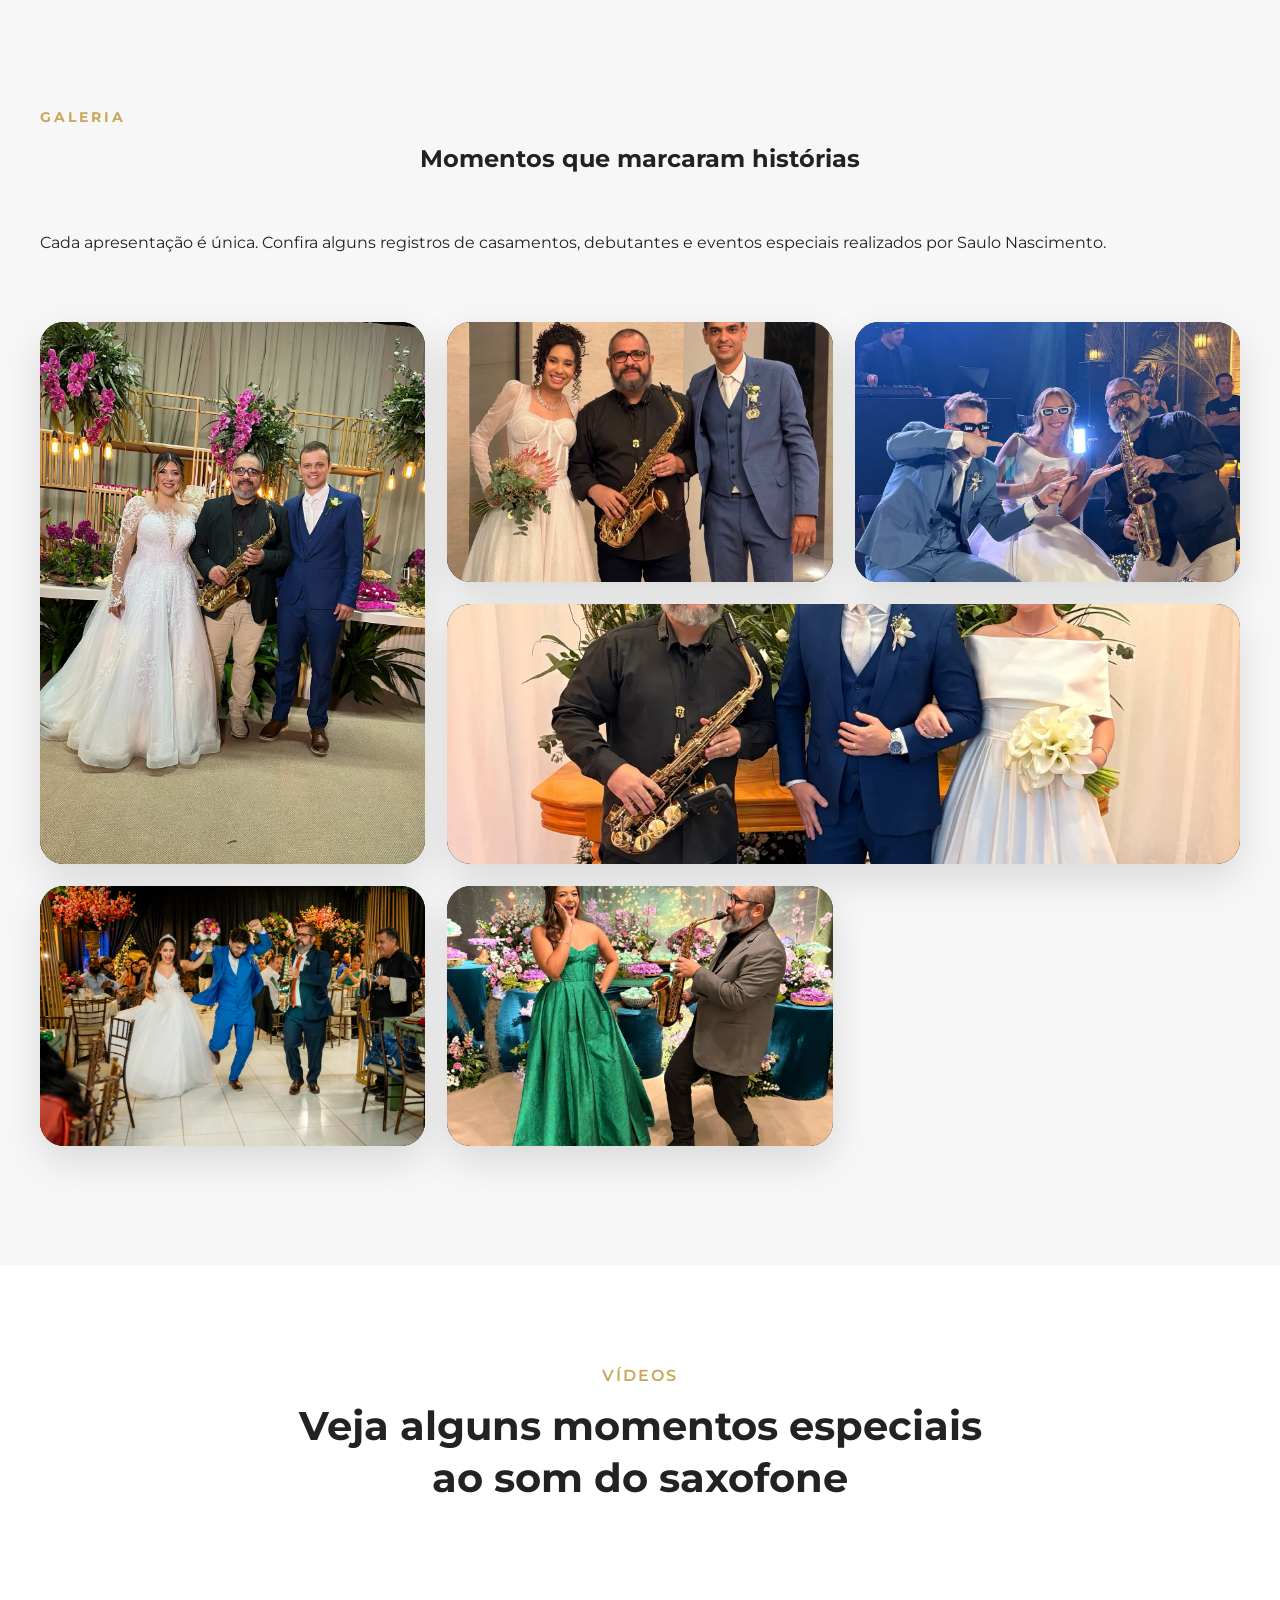
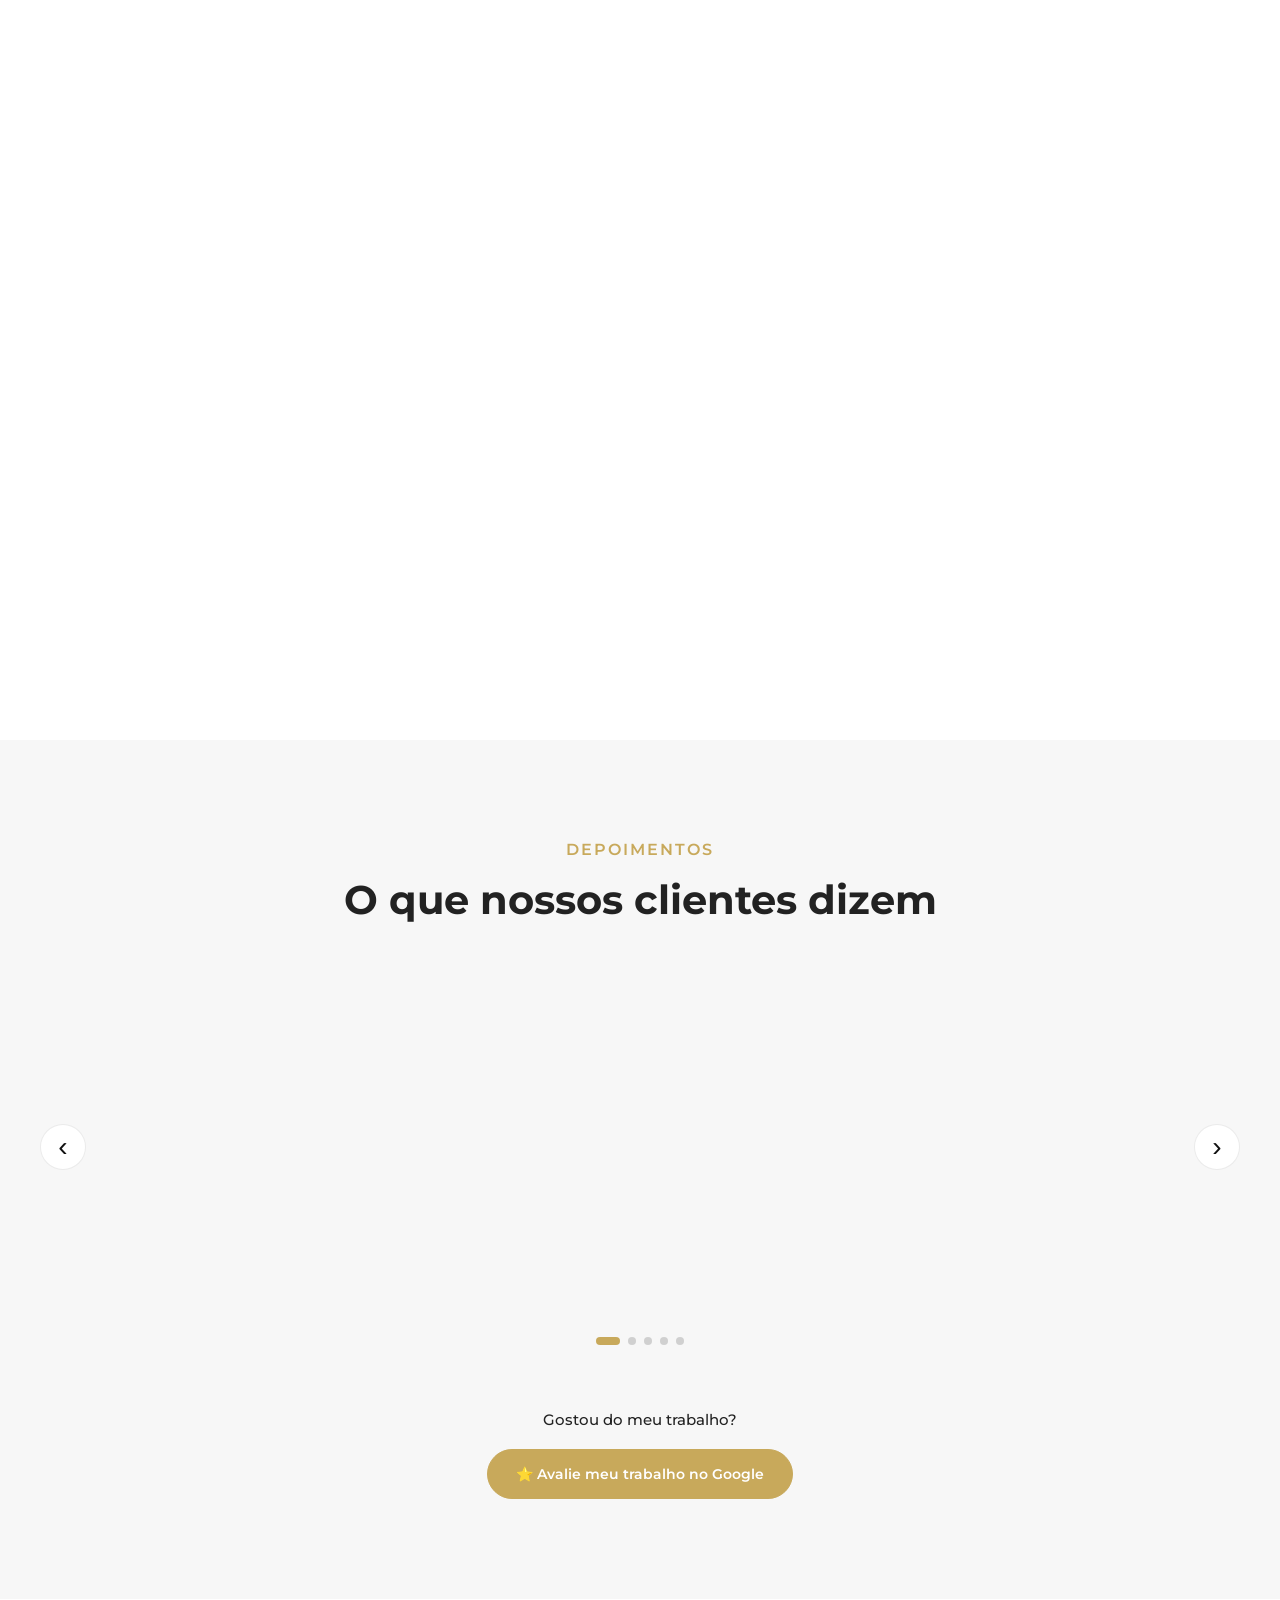
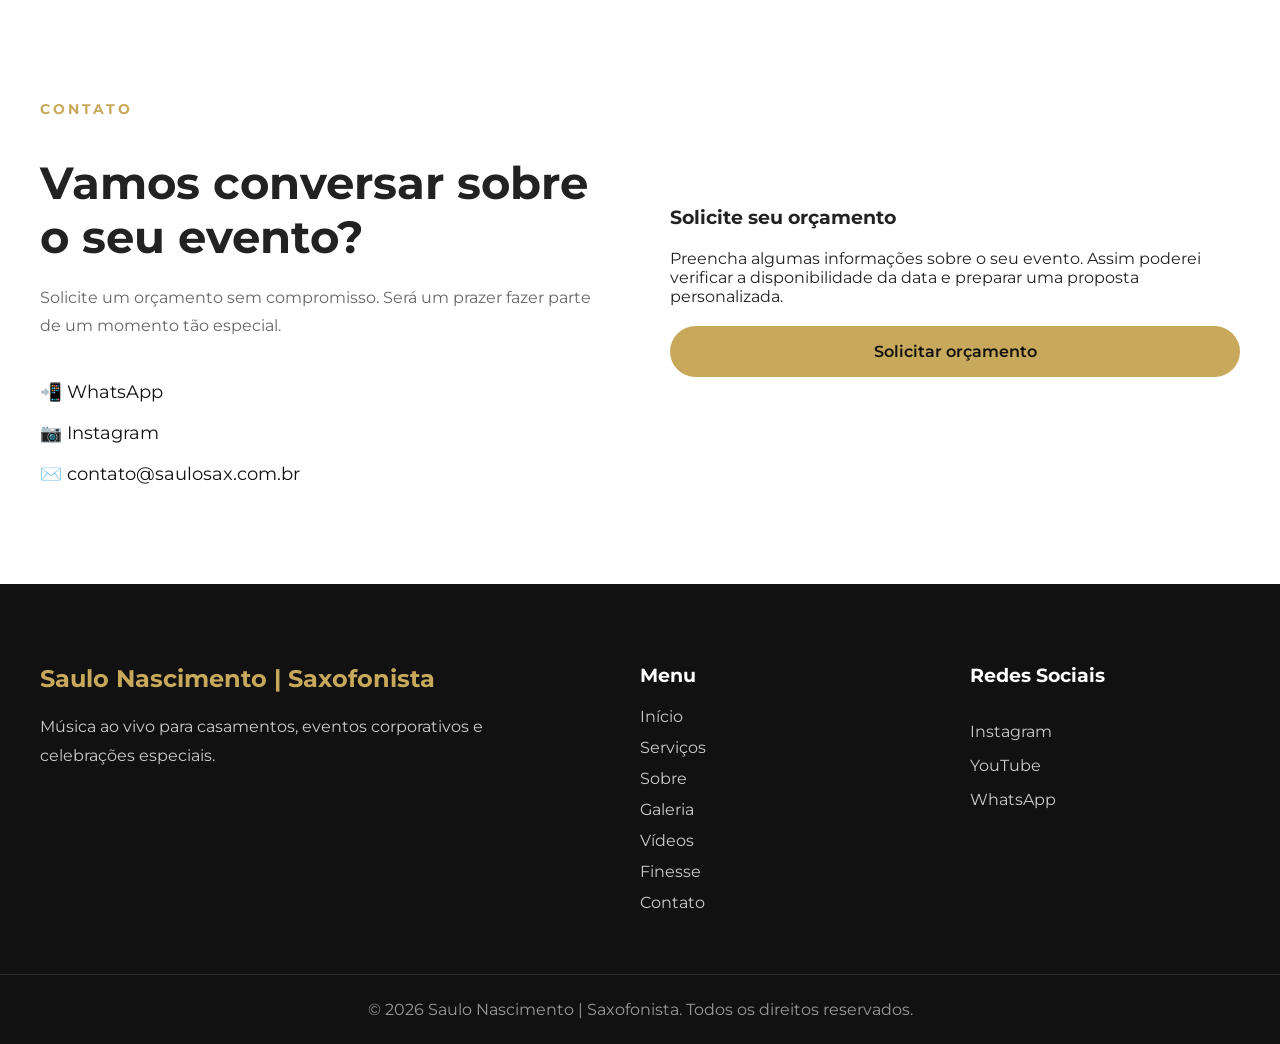
==== commit cc6a652f: "Atualiza galeria e conteúdo do site" ====
--- a/index.html
+++ b/index.html
@@ -340,17 +340,21 @@
         <!-- VÍDEO HERO -->
 
         <video
-            id="hero-video"
-            class="hero-video"
-            autoplay
-            muted
-            loop
-            playsinline
-            webkit-playsinline
-            preload="metadata"
-            poster="assets/images/hero/hero-video-poster.webp"
-            aria-hidden="true">
-        </video>
+    id="hero-video"
+    class="hero-video"
+    autoplay
+    muted
+    loop
+    playsinline
+    preload="auto"
+    poster="assets/images/hero/hero-video-poster.webp"
+    aria-hidden="true">
+
+    <source
+        src="/assets/videos/hero-video.mp4"
+        type="video/mp4">
+
+</video>
 
 
         <!-- OVERLAY -->
@@ -647,7 +651,7 @@
                         </h3>
 
                         <p>
-                            Sax ao vivo na recepção dos convidados
+                            Saxofone ao vivo na recepção dos convidados
                         </p>
 
                     </div>
@@ -671,7 +675,7 @@
                         </h3>
 
                         <p>
-                            Sax ao vivo na recepção dos convidados
+                            Saxofone ao vivo na recepção dos convidados
                         </p>
 
                     </div>
@@ -726,6 +730,29 @@
 
                 </a>
 
+                <a
+                    href="assets/images/galeria/casamento-05.webp"
+                    class="gallery-item">
+
+                    <img
+                        src="assets/images/galeria/casamento-05.webp"
+                        alt="Noivos Karina & Ari"
+                        loading="lazy">
+
+                    <div class="gallery-caption">
+
+                        <h3>
+                            Casamento de Isabella & Guilherme - 27/06/2026
+                        </h3>
+
+                        <p>
+                            Saxofone ao vivo na cerimônia e recepção dos convidados
+                        </p>
+
+                    </div>
+
+                </a>
+
 
                 <a
                     href="assets/images/galeria/debutante-01.webp"
@@ -739,7 +766,7 @@
                     <div class="gallery-caption">
 
                         <h3>
-                            15 anos da Stephany Vitória - 30/05/2025
+                            15 anos da Stephany Vitória - 30/05/2026
                         </h3>
 
                         <p>
@@ -910,8 +937,18 @@
                             </div>
 
                             <p>
-                                "Superou nossas expectativas. Contrataríamos
-                                novamente sem pensar duas vezes."
+                                “E esse saxofonista? 😮‍💨❤️ Simplesmente INCRÍVEL!
+                                 Ele conseguiu deixar nosso casamento ainda mais especial, 
+                                 colocando música, alegria e muita energia em cada momento! 
+                                 Foi daqueles detalhes que fizeram toda a diferença e que, com certeza,
+                                 vamos lembrar com muito carinho. 🤍
+
+                                 Além de dar várias ideias de músicas pra gente, fez todo o trabalho 
+                                 com muita dedicação e amor. Sem ele, o casamento não seria tão emocionante 
+                                 como foi! ❤️
+
+                                 A festa foi linda, a energia estava lá em cima e o sax deu aquele toque especial
+                                  que deixou tudo ainda mais inesquecível! 🥹🎶❤️”
                             </p>
 
                             <h3>
@@ -938,6 +975,25 @@
 
                         </article>
 
+                        <article class="testimonial-card">
+
+                            <div class="stars">
+                                ★★★★★
+                            </div>
+
+                            <p>
+                                "O Saulo foi extremamente atencioso e profissional. 
+                                Obrigada por tornar o nosso grande dia tão especial. Recepcionou nossos 
+                                convidados na entrada do salão de festa ao som do Saxofone e também fez a 
+                                nossa entrada. Obrigada por tudo Saulo!! Esse dia ficará para sempre em nossos corações!!"
+                            </p>
+
+                            <h3>
+                                Karina & Ari
+                            </h3>
+
+                        </article>
+
 
                     </div>
 
@@ -975,6 +1031,11 @@
                 <button
                     class="testimonial-dot"
                     aria-label="Ir para o depoimento 4">
+                </button>
+
+                <button
+                    class="testimonial-dot"
+                    aria-label="Ir para o depoimento 5">
                 </button>
 
             </div>
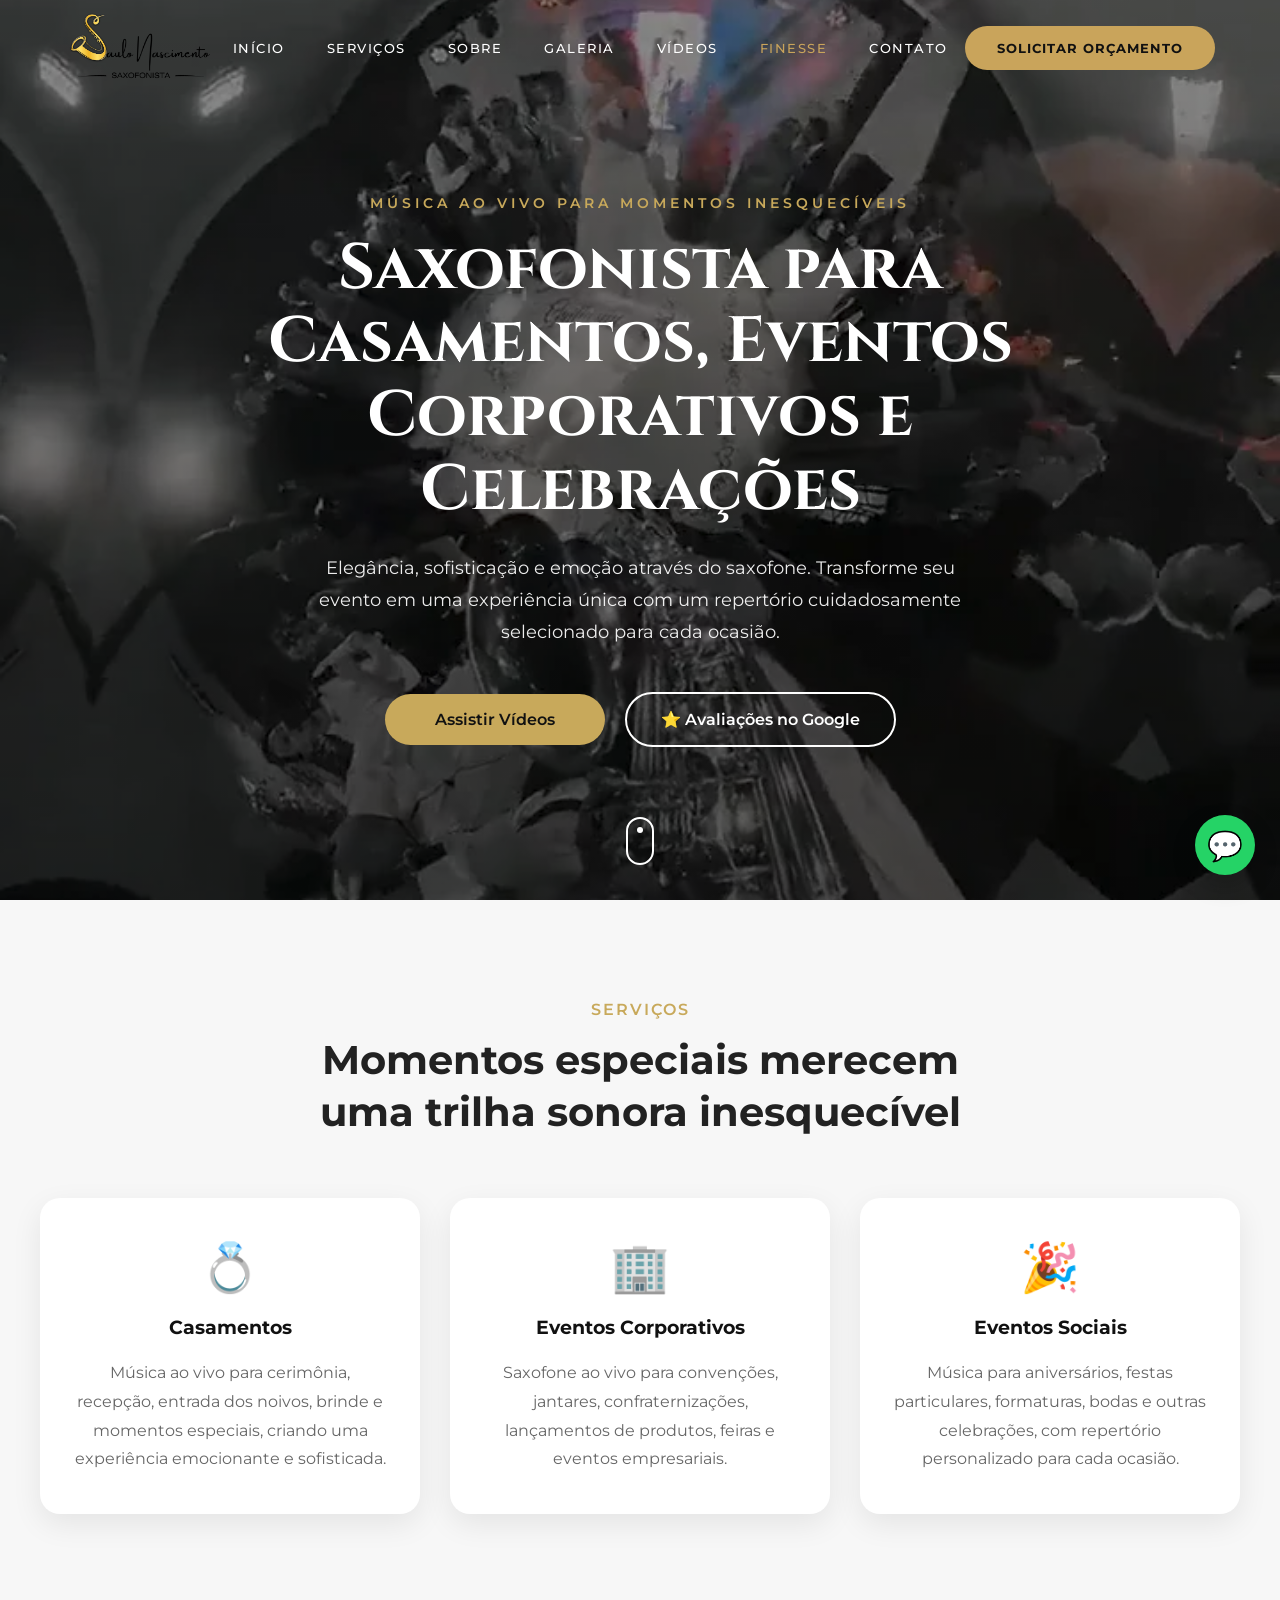
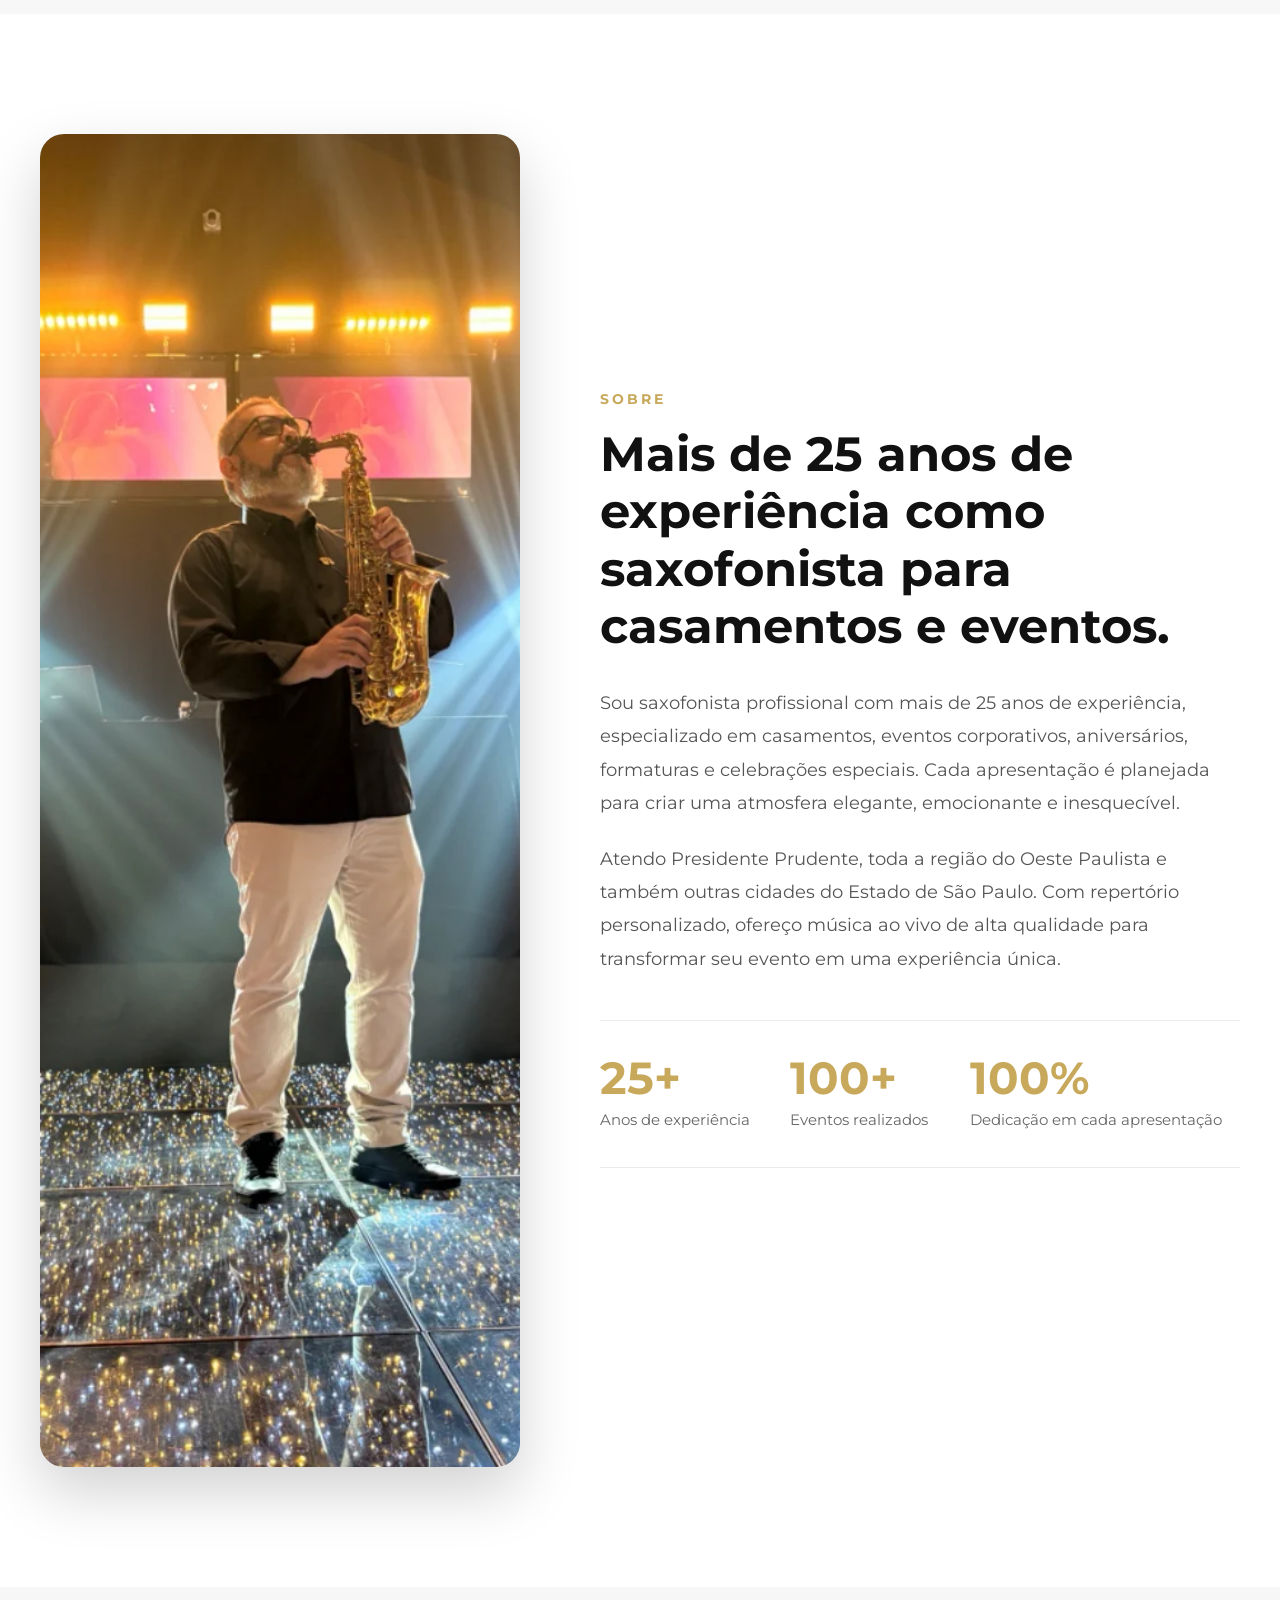
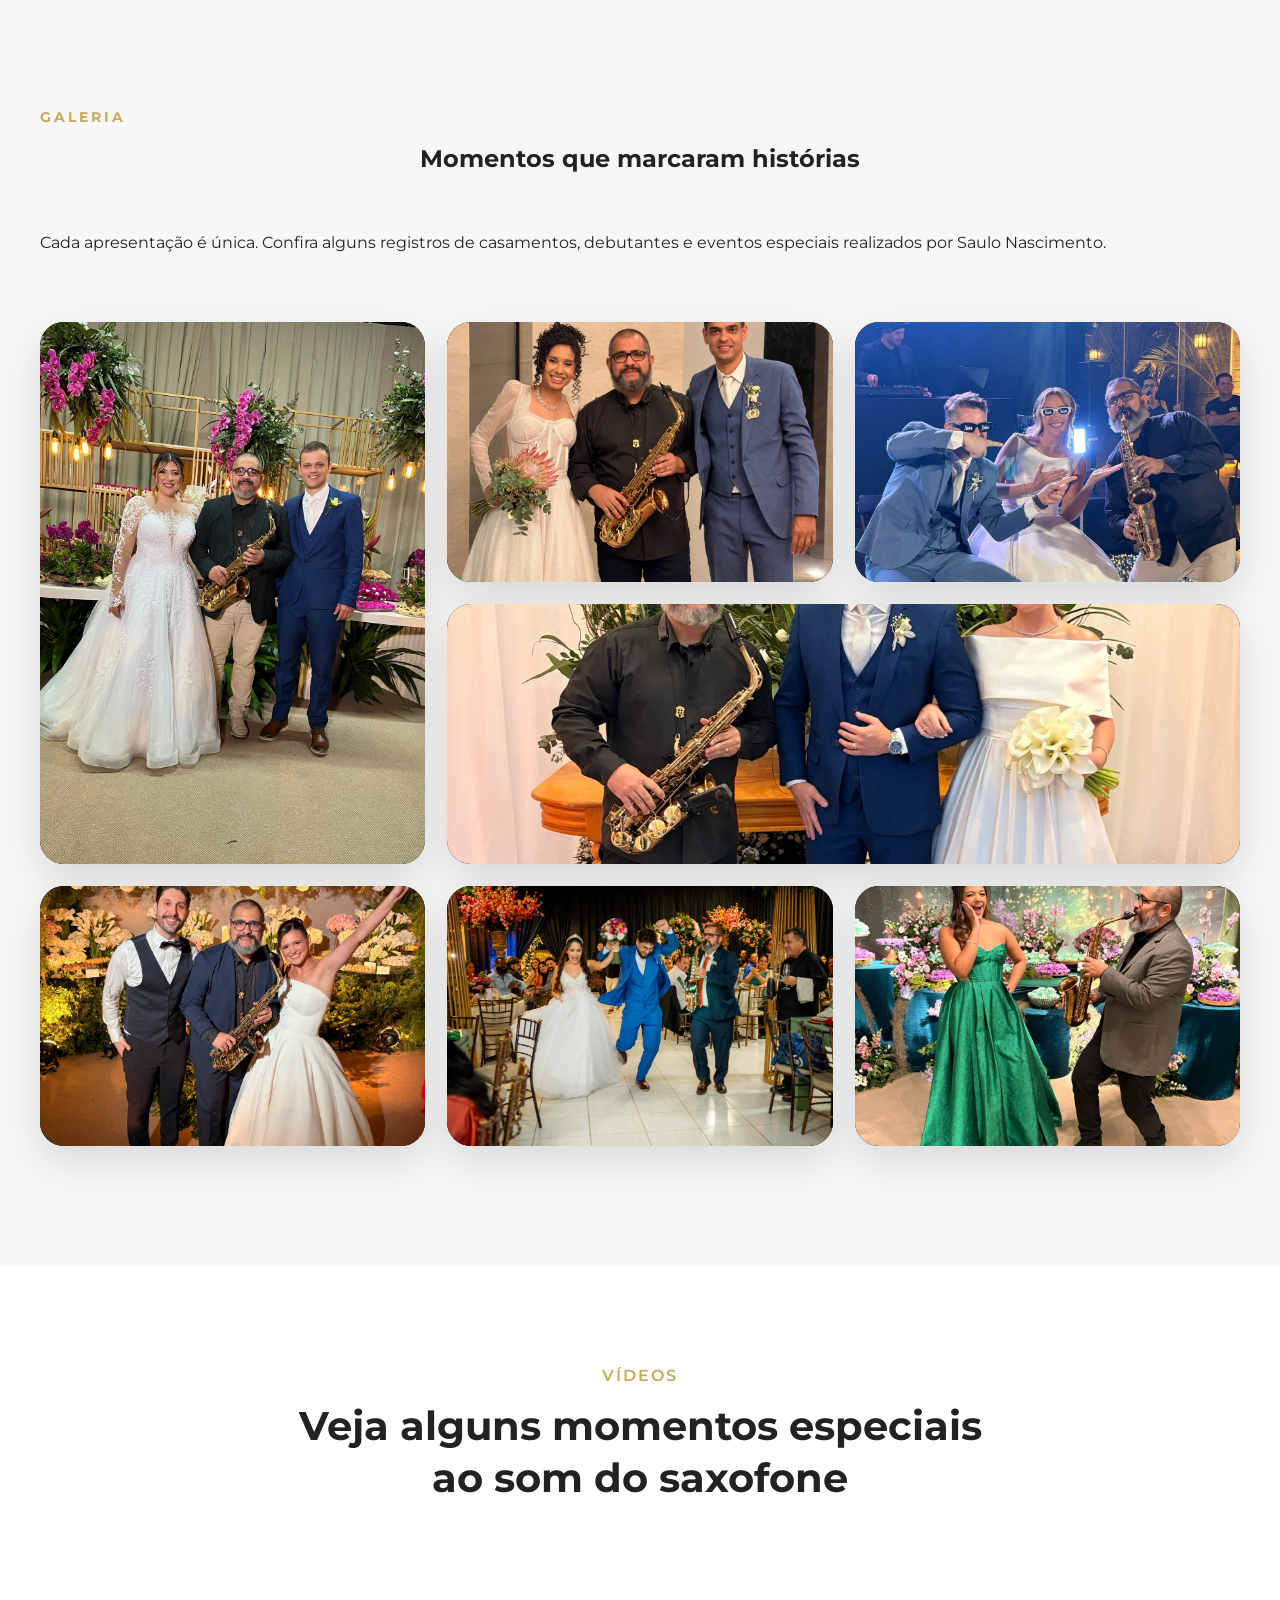
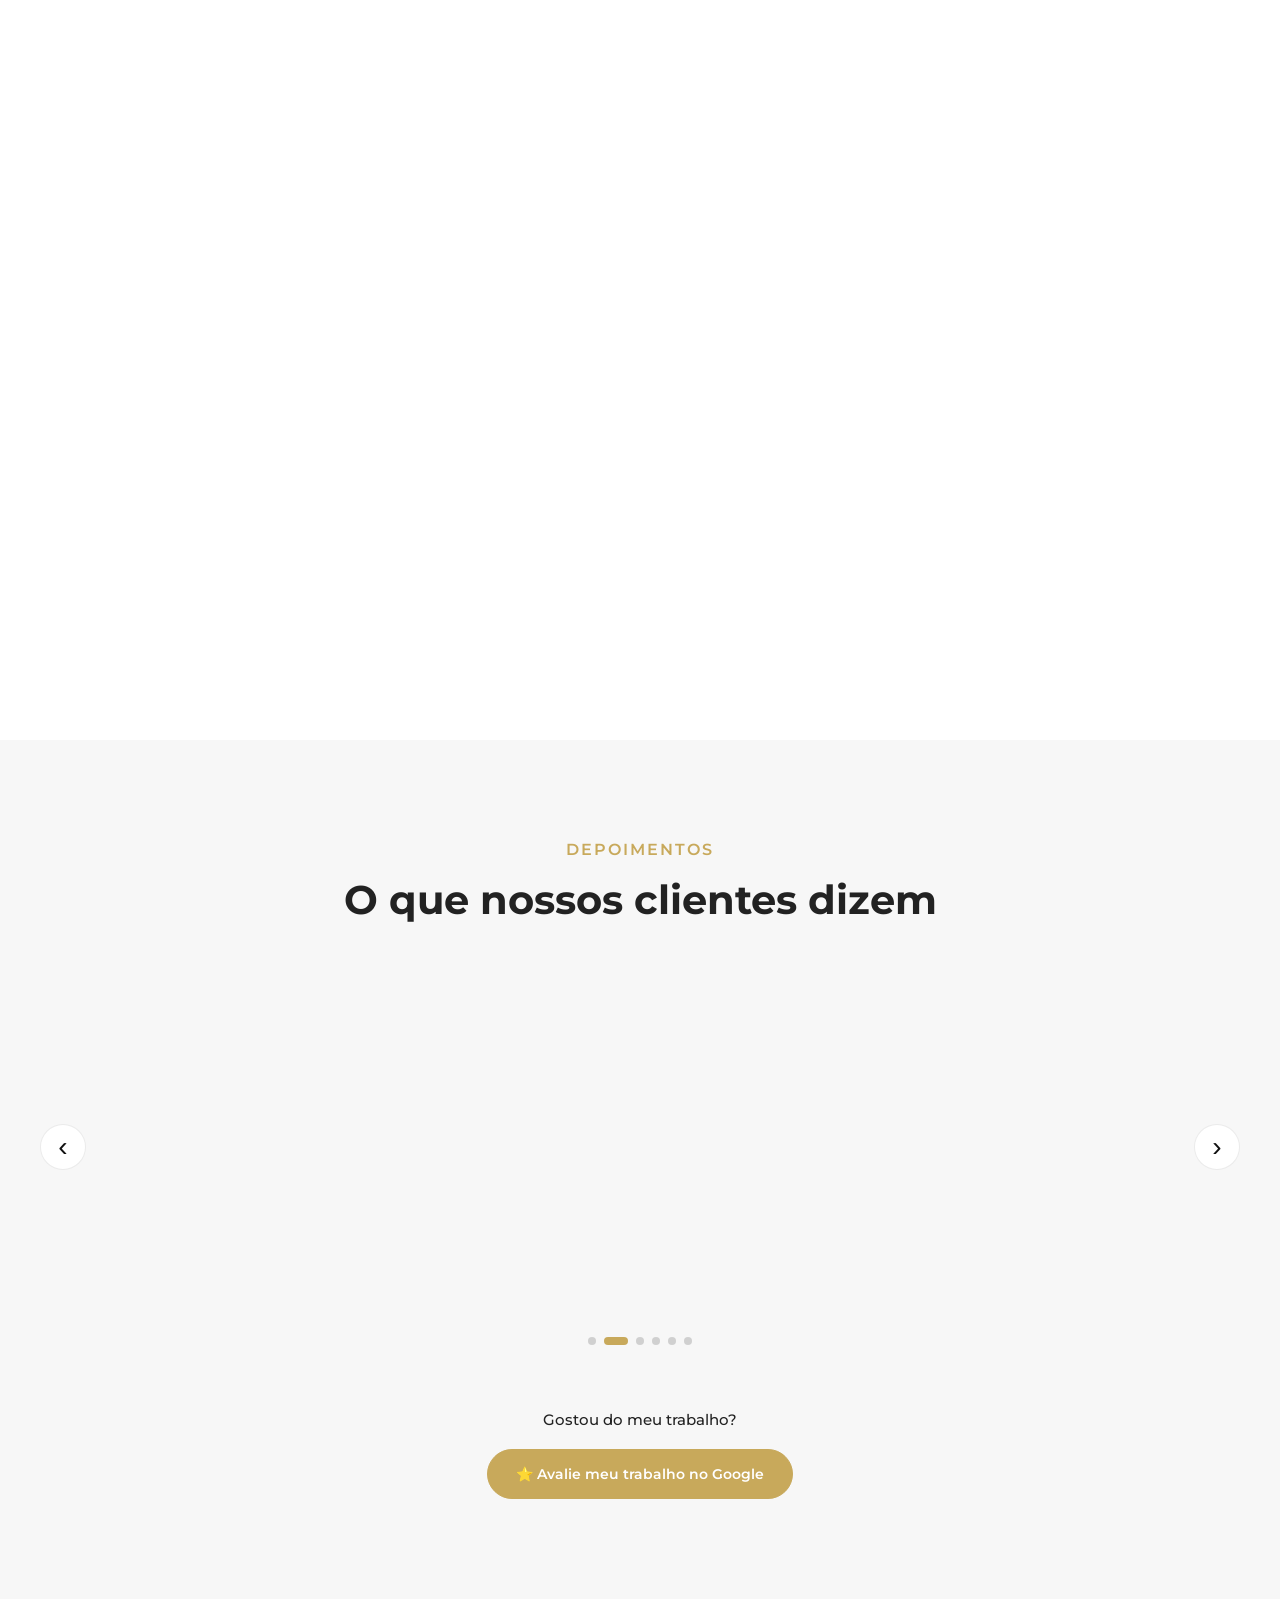
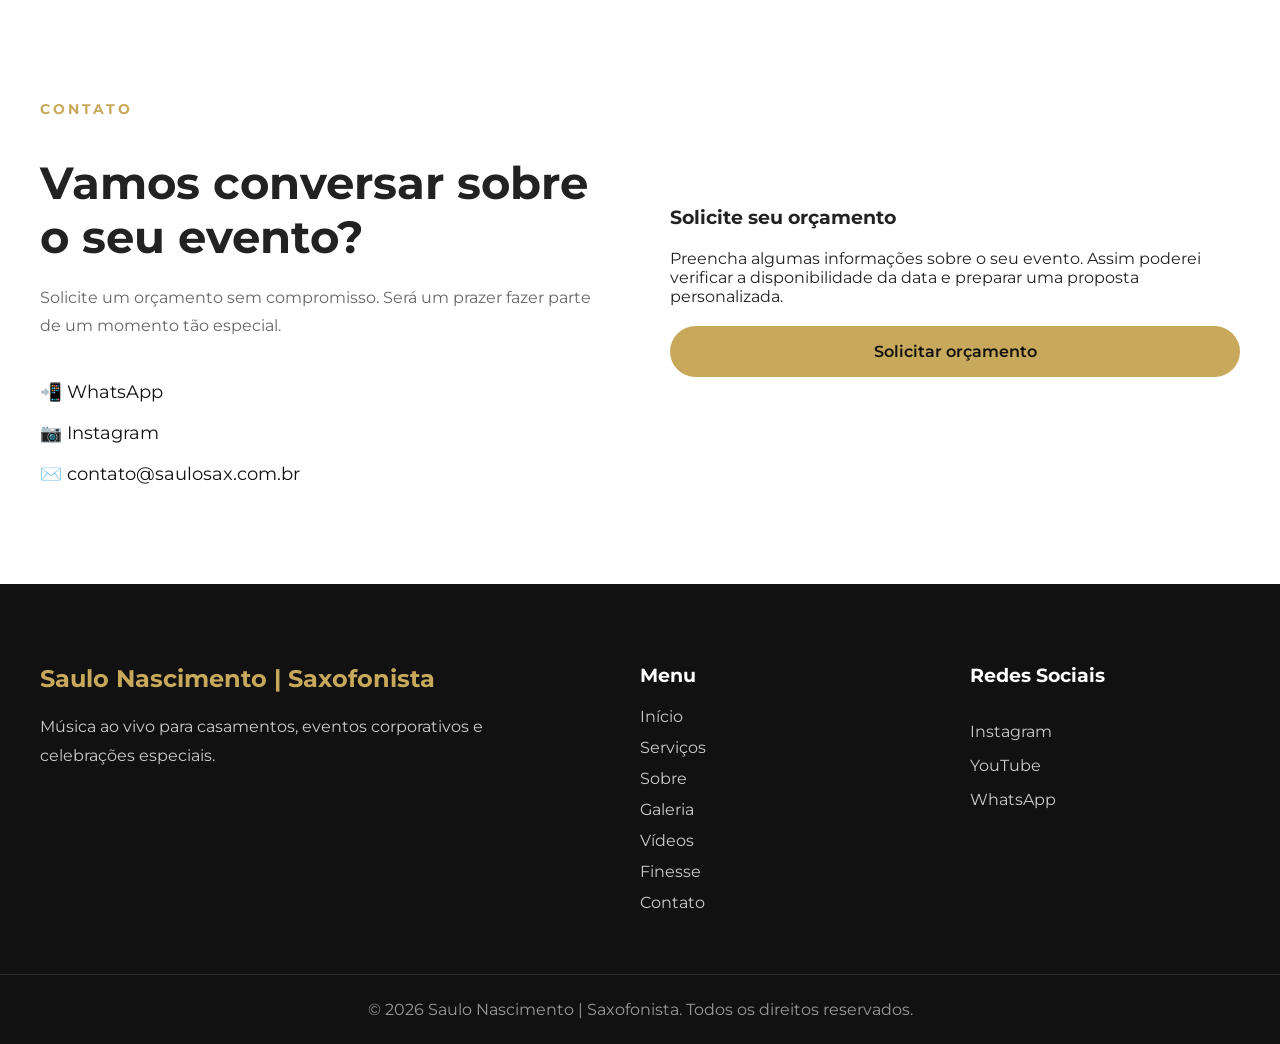
==== commit e9d96ce5: "Atualiza fotos e depoimentos" ====
--- a/index.html
+++ b/index.html
@@ -731,12 +731,35 @@
                 </a>
 
                 <a
+                    href="assets/images/galeria/casamento-06.webp"
+                    class="gallery-item">
+
+                    <img
+                        src="assets/images/galeria/casamento-06.webp"
+                        alt="Noivos Gabriela & Giovani"
+                        loading="lazy">
+
+                    <div class="gallery-caption">
+
+                        <h3>
+                            Casamento de Gabriela & Giovani - 26/09/2026
+                        </h3>
+
+                        <p>
+                            Saxofone ao vivo na recepção dos convidados
+                        </p>
+
+                    </div>
+
+                </a>
+
+                <a
                     href="assets/images/galeria/casamento-05.webp"
                     class="gallery-item">
 
                     <img
                         src="assets/images/galeria/casamento-05.webp"
-                        alt="Noivos Karina & Ari"
+                        alt="Noivos Isabella & Guilherme"
                         loading="lazy">
 
                     <div class="gallery-caption">
@@ -994,6 +1017,24 @@
 
                         </article>
 
+                        <article class="testimonial-card">
+
+                            <div class="stars">
+                                ★★★★★
+                            </div>
+
+                            <p>
+                                "Saulo fez a diferença no nosso casamento! Arrasou na recepção dos convidados
+                                 e também fez a entrada dos noivos na festa. Ficou emocionante e do jeito que
+                                  a gente sonhava! Recomendo muito!"
+                            </p>
+
+                            <h3>
+                                Gabriela & Giovani
+                            </h3>
+
+                        </article>
+
 
                     </div>
 
@@ -1036,6 +1077,11 @@
                 <button
                     class="testimonial-dot"
                     aria-label="Ir para o depoimento 5">
+                </button>
+
+                <button
+                    class="testimonial-dot"
+                    aria-label="Ir para o depoimento 6">
                 </button>
 
             </div>
@@ -1093,7 +1139,7 @@
                 <div class="contact-list">
 
                     <a
-                        href="https://wa.me/5518981060634"
+                        href="https://wa.me/5518981060634?text=Ol%C3%A1%2C%20Saulo!%20Encontrei%20seu%20trabalho%20pelo%20site%20e%20gostaria%20de%20saber%20mais%20sobre%20o%20saxofone%20para%20o%20meu%20evento."
                         target="_blank">
 
                         📲 WhatsApp
@@ -1255,7 +1301,7 @@
             </a>
 
             <a
-                href="https://wa.me/5518981060634"
+                href="https://wa.me/5518981060634?text=Ol%C3%A1%2C%20Saulo!%20Encontrei%20seu%20trabalho%20pelo%20site%20e%20gostaria%20de%20saber%20mais%20sobre%20o%20saxofone%20para%20o%20meu%20evento."
                 target="_blank">
 
                 WhatsApp
@@ -1285,7 +1331,7 @@
 =========================== -->
 
 <a
-    href="https://wa.me/5518981060634"
+    href="https://wa.me/5518981060634?text=Ol%C3%A1%2C%20Saulo!%20Encontrei%20seu%20trabalho%20pelo%20site%20e%20gostaria%20de%20saber%20mais%20sobre%20o%20saxofone%20para%20o%20meu%20evento."
     class="whatsapp-button"
     target="_blank"
     aria-label="WhatsApp">
